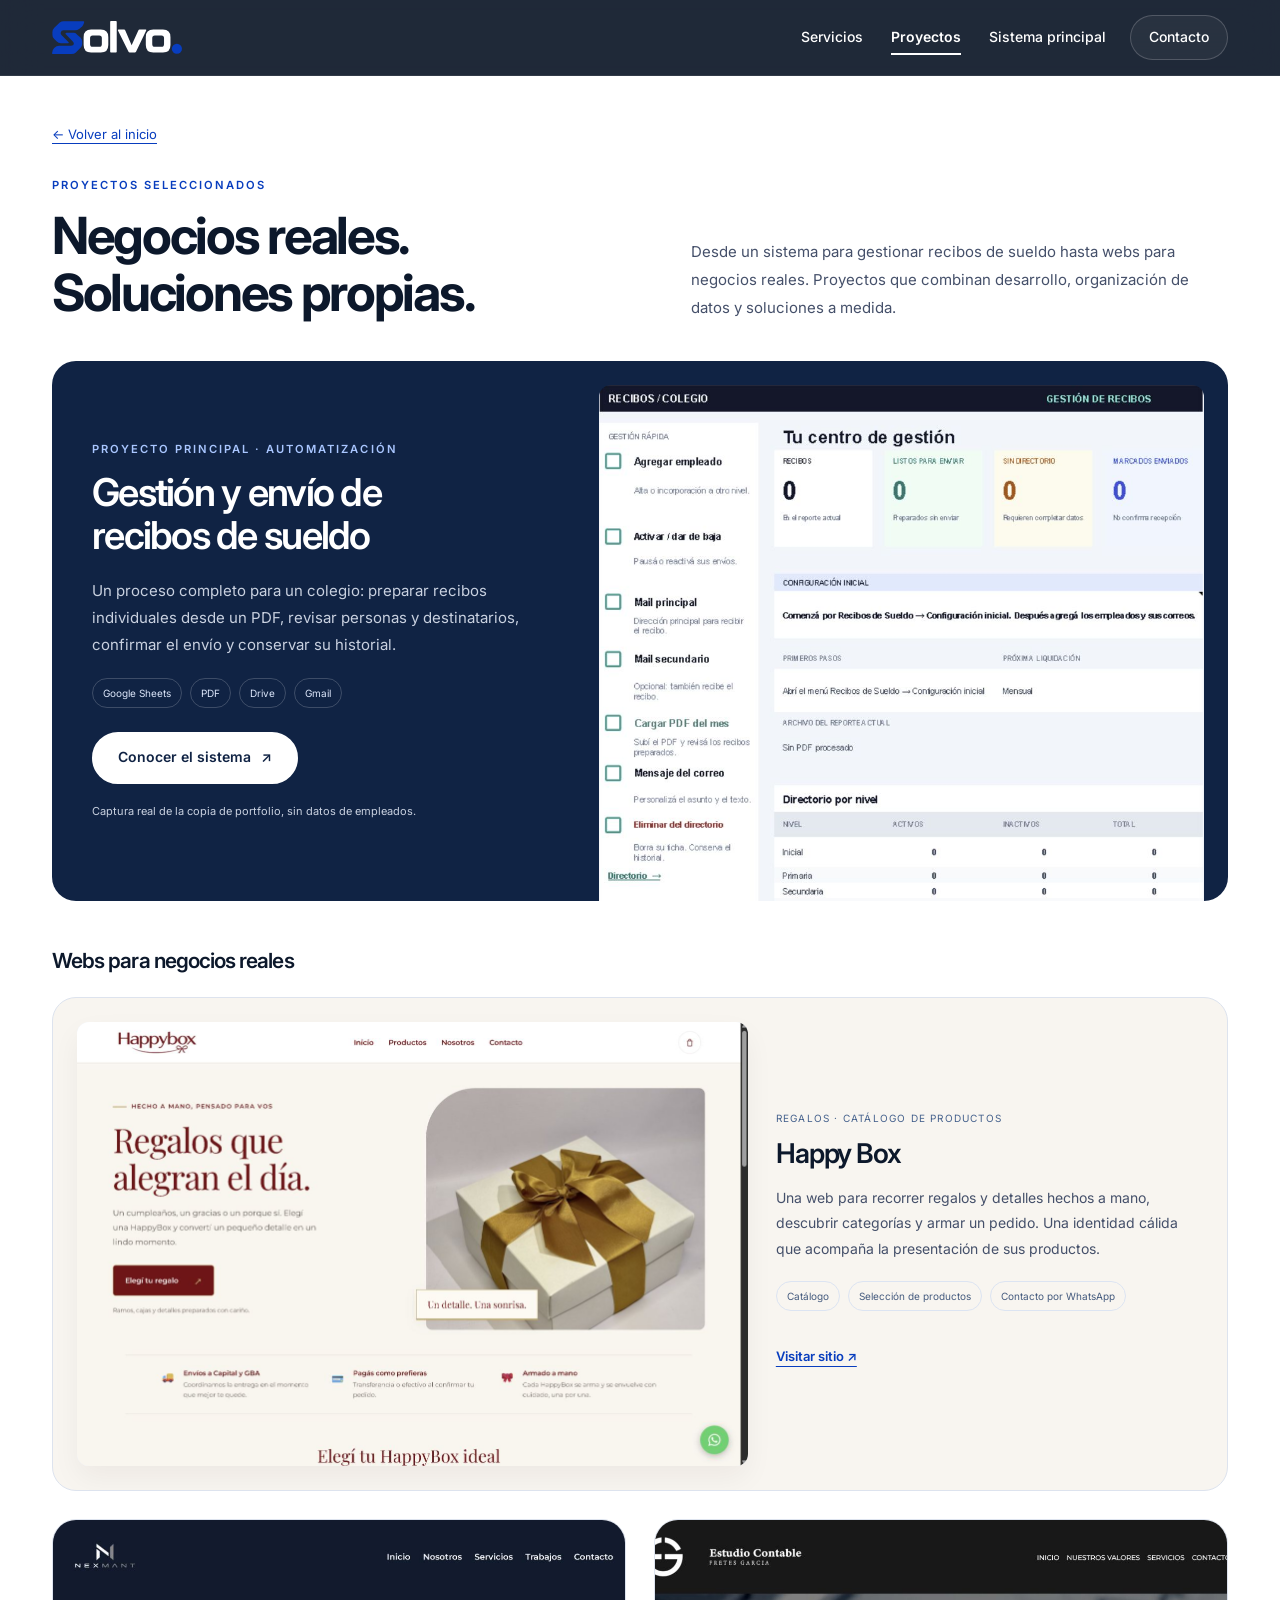
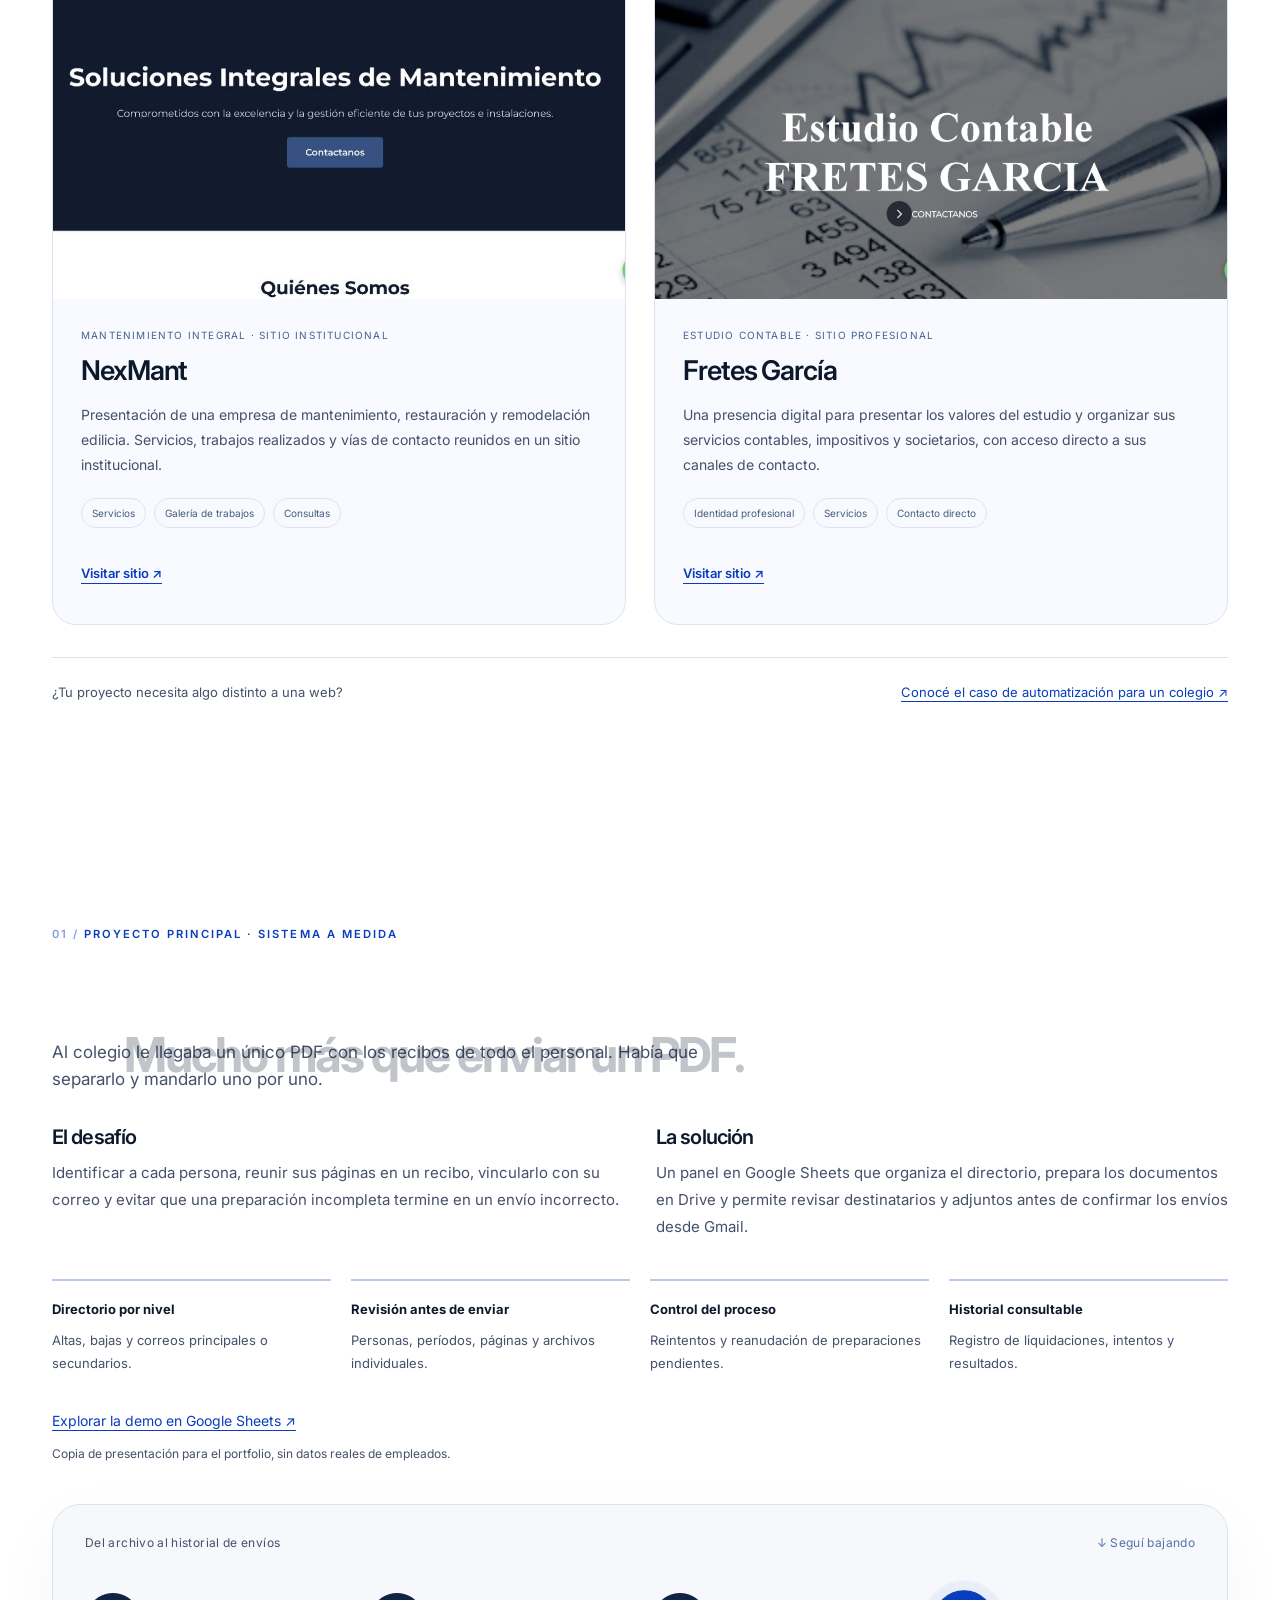
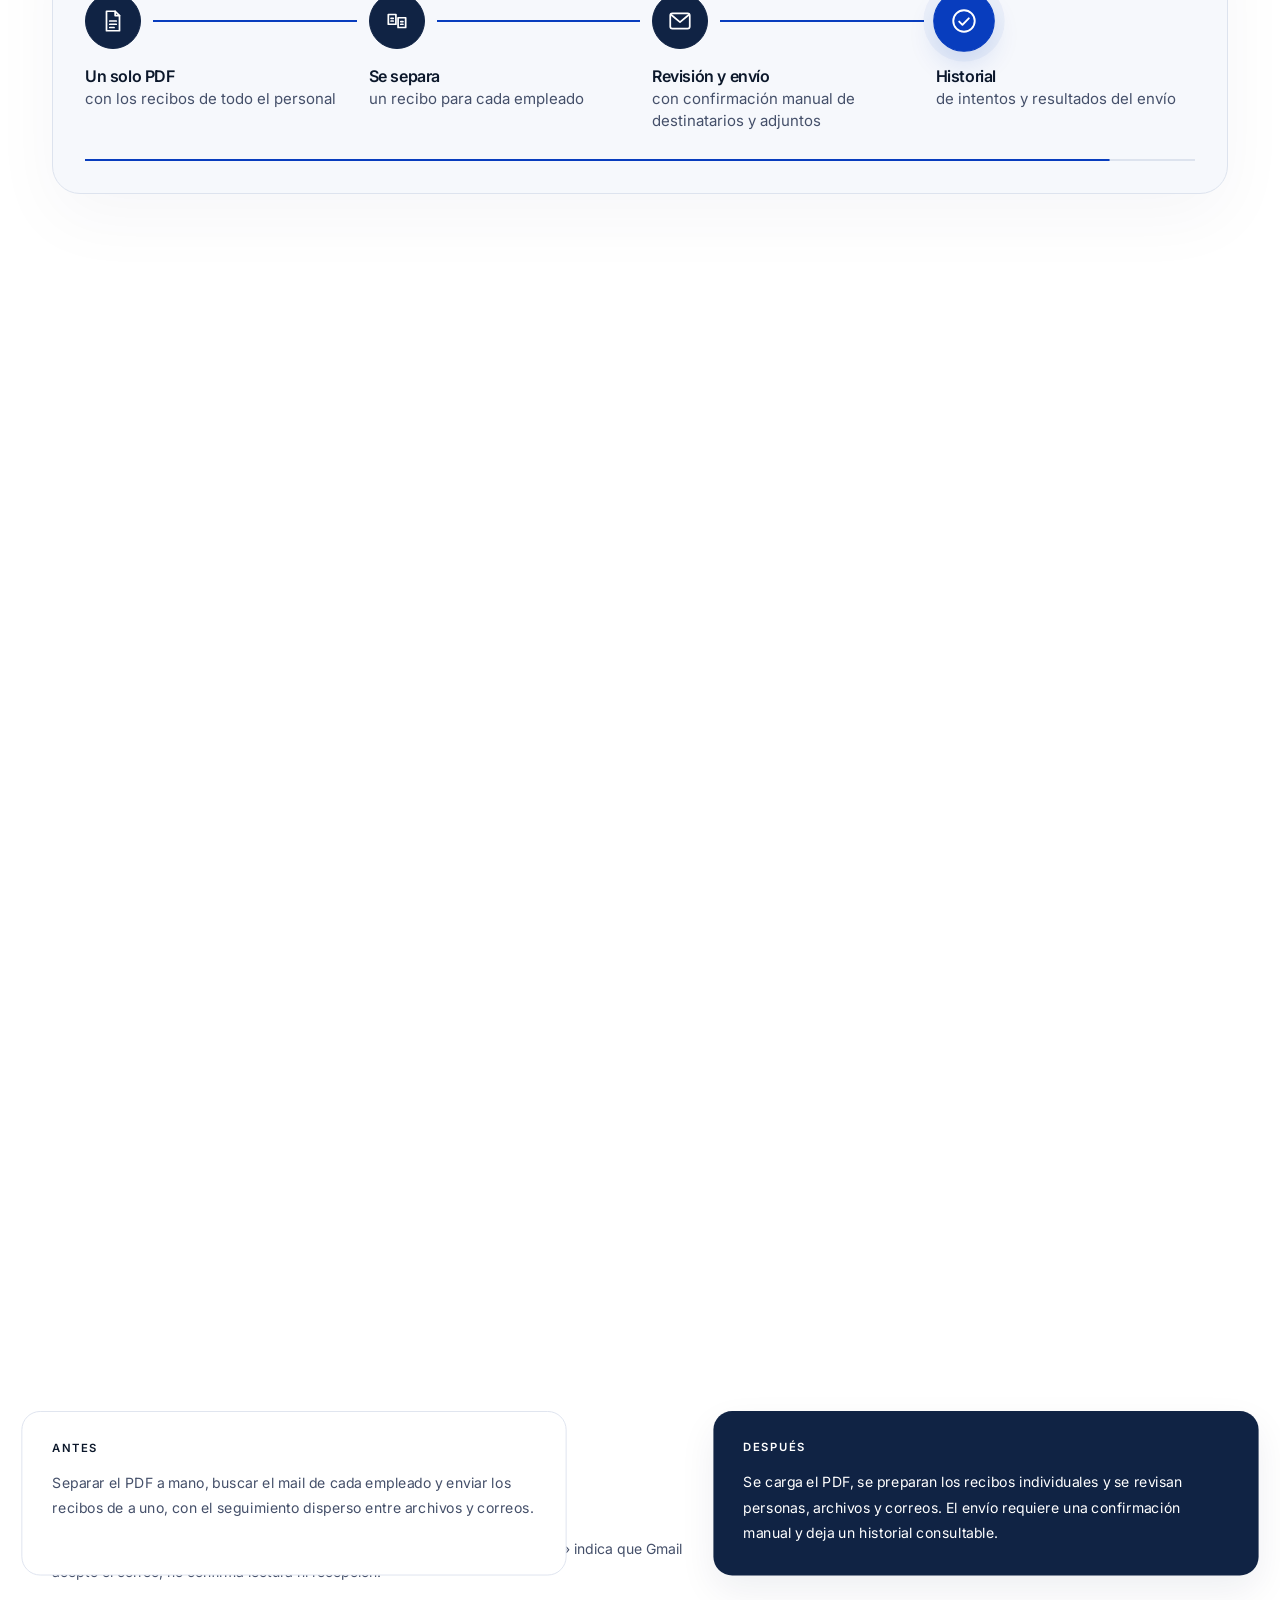
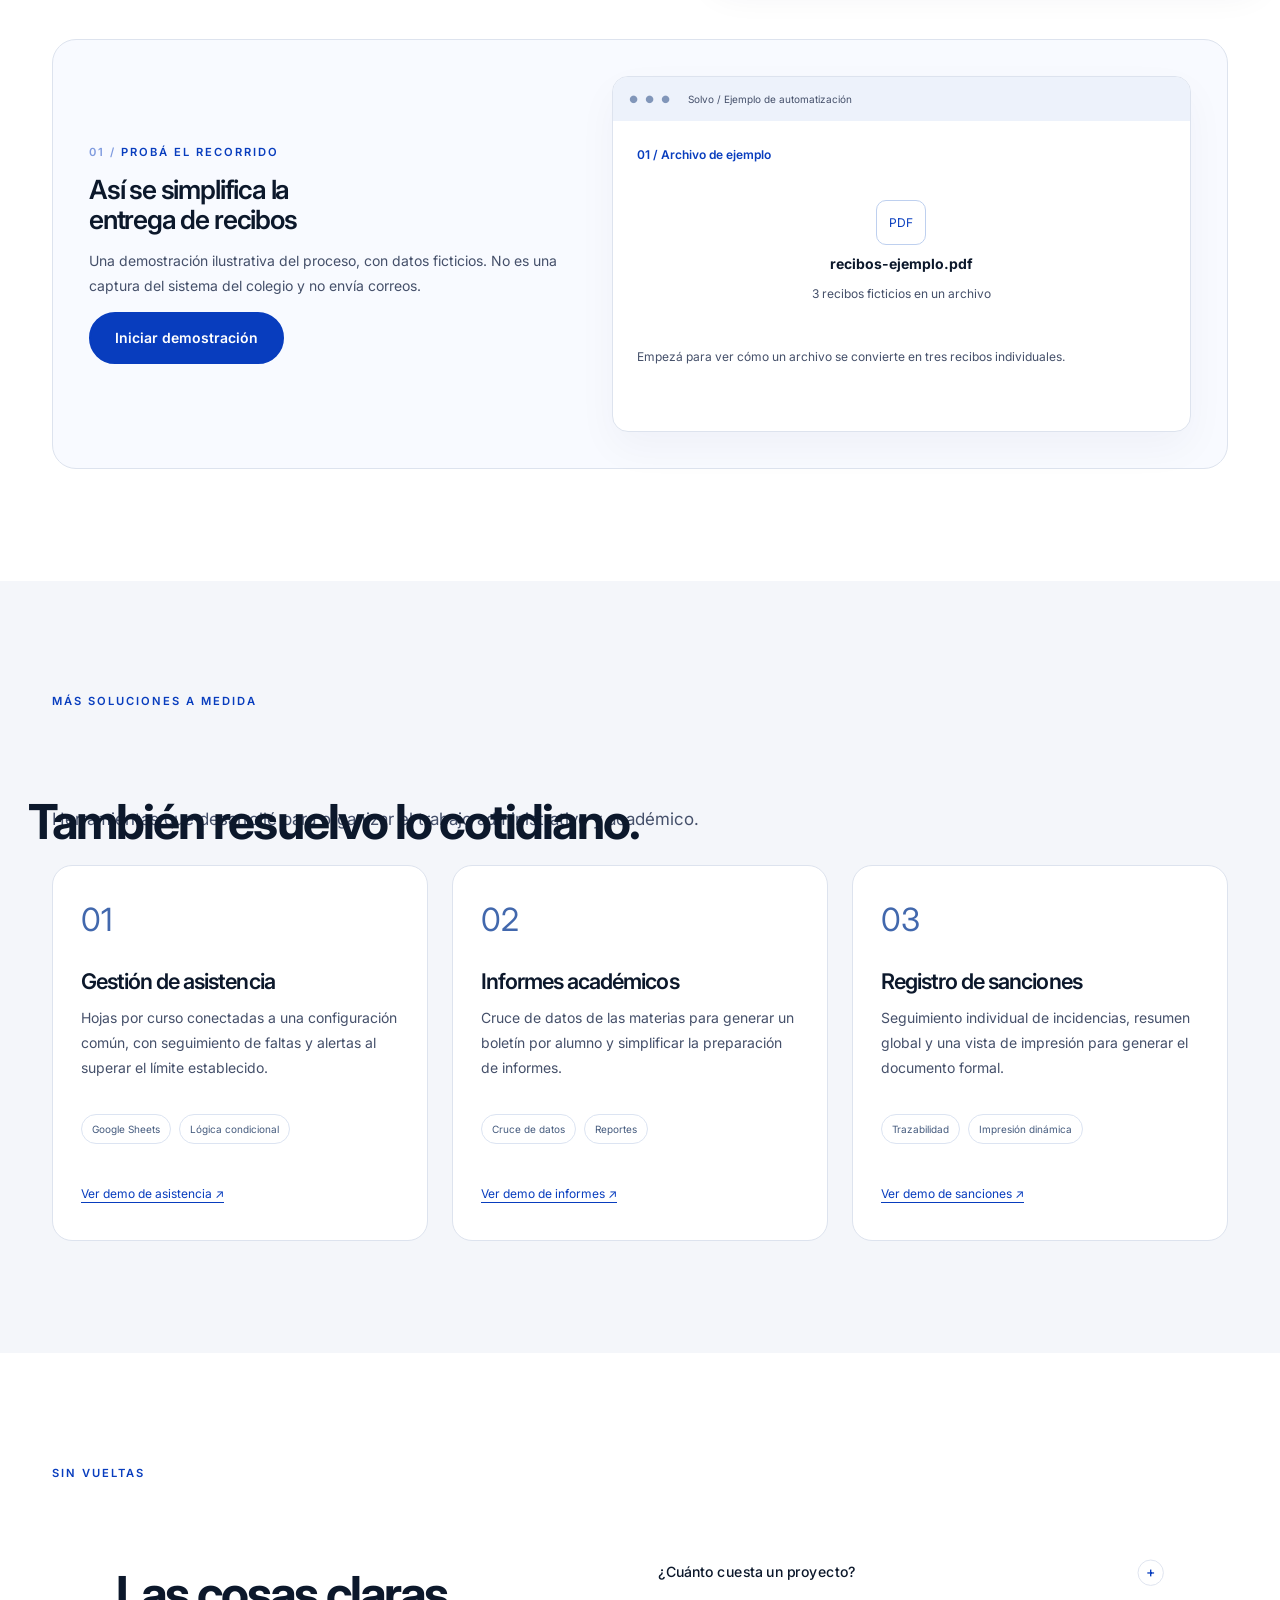
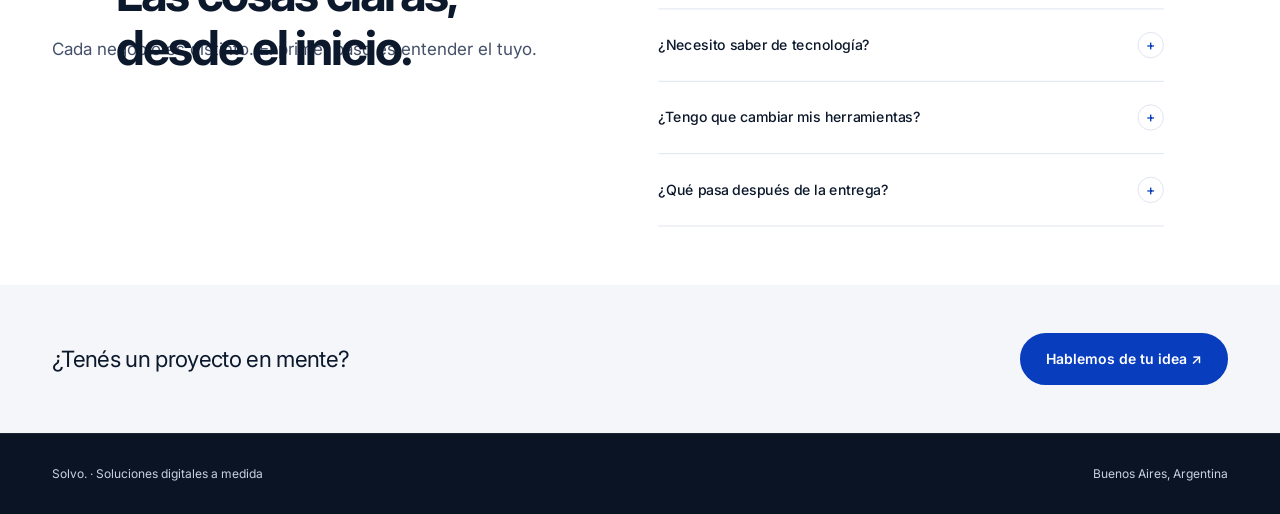
==== proyectos.html @ a0d97213 "Configurar WhatsApp y correo de contacto de Solvo" ====
<!doctype html>
<html lang="es-AR">
<head>
  <meta charset="utf-8">
  <meta name="viewport" content="width=device-width, initial-scale=1">
  <title>Proyectos · Solvo.</title>
  <meta name="description" content="Páginas web y automatización para colegios, PyMEs y pequeños negocios. Resuelvo tareas repetitivas con Google Sheets, Excel y mail. Pedí un diagnóstico gratis.">
  <meta name="theme-color" content="#0C182B">
  <script>document.documentElement.classList.add("js", "motion-enabled");</script>

  <!--
    Dirección pública del sitio. Si más adelante conectás un dominio propio
    (por ejemplo "https://solvo.com.ar"), cambialo en estas 3 líneas.
  -->
  <link rel="canonical" href="https://solvo-ar.netlify.app/proyectos.html">
  <meta property="og:url" content="https://solvo-ar.netlify.app/proyectos.html">
  <meta property="og:image" content="https://solvo-ar.netlify.app/assets/og-image.png">

  <meta property="og:type" content="website">
  <meta property="og:locale" content="es_AR">
  <meta property="og:site_name" content="Solvo.">
  <meta property="og:title" content="Proyectos · Solvo.">
  <meta property="og:description" content="Páginas web y automatización de tareas repetitivas para tu negocio, con las herramientas que ya usás.">
  <meta property="og:image:width" content="1200">
  <meta property="og:image:height" content="630">
  <meta property="og:image:alt" content="Logo de Solvo. con el slogan Soluciones digitales a medida">
  <meta name="twitter:card" content="summary_large_image">

  <link rel="icon" href="assets/favicon.ico" sizes="16x16 32x32 48x48">
  <link rel="apple-touch-icon" href="assets/apple-touch-icon.png">

  <link rel="preconnect" href="https://fonts.googleapis.com">
  <link rel="preconnect" href="https://fonts.gstatic.com" crossorigin>
  <link rel="stylesheet" href="https://fonts.googleapis.com/css2?family=Inter:wght@400;500;600&family=Oxanium:wght@600;700&display=swap">

  <link rel="stylesheet" href="css/styles.css?v=smooth5">
  <link rel="stylesheet" href="css/premium.css?v=smooth5">
  <link rel="stylesheet" href="css/scroll.css?v=smooth5">
  <link rel="stylesheet" href="css/conversion.css?v=6">
  <link rel="stylesheet" href="css/projects.css?v=7">
  <link rel="stylesheet" href="css/systems.css?v=8">
  <script src="js/config.js?v=contact14" defer></script>
  <script src="js/main.js?v=7" defer></script>
  <script src="js/scroll.js?v=smooth5" defer></script>
  <script src="js/conversion.js?v=9" defer></script>
  <link rel="stylesheet" href="css/layout.css?v=9">
</head>
<body class="portfolio-page">
<a class="skip-link" href="#contenido">Saltar al contenido</a><header class="site-header">
    <div class="container header-inner">
      <a class="brand" href="index.html#inicio" aria-label="Solvo., ir al inicio">
        <img src="assets/logo-header.svg" alt="Solvo." width="146" height="37">
      </a>

      <button class="nav-toggle" type="button" aria-expanded="false" aria-controls="menu" aria-label="Abrir menú">
        <span class="nav-toggle__bar" aria-hidden="true"></span>
        <span class="nav-toggle__bar" aria-hidden="true"></span>
        <span class="nav-toggle__bar" aria-hidden="true"></span>
      </button>

      <nav class="site-nav" aria-label="Principal">
        <ul class="nav-list" id="menu">
          <li><a href="index.html#servicios">Servicios</a></li>
          <li><a href="#proyectos">Proyectos</a></li>
          <li><a href="#casos">Sistema principal</a></li>
          <li><a class="nav-cta" href="index.html#contacto">Contacto</a></li>
        </ul>
      </nav>
    </div>
    <div class="scroll-progress" aria-hidden="true"></div>
  </header>
<main id="contenido"><section class="section projects" id="proyectos" aria-labelledby="proyectos-titulo">
      <div class="container">
        <p class="page-back"><a href="index.html">← Volver al inicio</a></p>
        <div class="projects-heading">
          <div><p class="eyebrow">Proyectos seleccionados</p><h2 id="proyectos-titulo" data-reveal>Negocios reales.<br>Soluciones propias.</h2></div>
          <p class="section-lead">Desde un sistema para gestionar recibos de sueldo hasta webs para negocios reales. Proyectos que combinan desarrollo, organización de datos y soluciones a medida.</p>
        </div>
        <article class="system-spotlight">
          <div class="system-spotlight__content">
            <p class="eyebrow">Proyecto principal · Automatización</p>
            <h3>Gestión y envío de recibos de sueldo</h3>
            <p>Un proceso completo para un colegio: preparar recibos individuales desde un PDF, revisar personas y destinatarios, confirmar el envío y conservar su historial.</p>
            <ul class="project-tags"><li>Google Sheets</li><li>PDF</li><li>Drive</li><li>Gmail</li></ul>
            <a class="btn btn--primary" href="#casos">Conocer el sistema <span aria-hidden="true">↗</span></a>
            <p class="system-caption">Captura real de la copia de portfolio, sin datos de empleados.</p>
          </div>
          <a class="system-spotlight__preview" href="#casos" aria-label="Conocer el sistema de recibos de sueldo"><img src="assets/trabajos/sistema-recibos.jpg" alt="Panel de ejemplo de gestión de recibos con directorio vacío y contadores en cero" width="963" height="1000" loading="lazy" decoding="async"></a>
        </article>
        <h3 class="portfolio-subtitle">Webs para negocios reales</h3>
        <ul class="projects-grid" id="trabajos-grilla"></ul>
        <noscript><p>Visitá los proyectos: <a href="https://nexmant.com.ar/">NexMant</a>, <a href="https://alejofc08.github.io/WebHappyBox/index.html">Happy Box</a> y <a href="https://estudiocontablefretesgarcia.com.ar/">Fretes García</a>.</p></noscript>
        <div class="projects-note"><p>¿Tu proyecto necesita algo distinto a una web?</p><a href="#casos">Conocé el caso de automatización para un colegio <span aria-hidden="true">↗</span></a></div>
      </div>
    </section><section class="section section--white" id="casos" aria-labelledby="caso-titulo">
      <div class="container">
        <p class="eyebrow" data-reveal>Proyecto principal · Sistema a medida</p>
        <h2 id="caso-titulo" data-reveal style="--d: 1">Mucho más que enviar un PDF.</h2>
        <p class="section-lead" data-reveal style="--d: 2">Al colegio le llegaba un único PDF con los recibos de todo el personal. Había que separarlo y mandarlo uno por uno.</p>
        <div class="system-depth">
          <div><h3>El desafío</h3><p>Identificar a cada persona, reunir sus páginas en un recibo, vincularlo con su correo y evitar que una preparación incompleta termine en un envío incorrecto.</p></div>
          <div><h3>La solución</h3><p>Un panel en Google Sheets que organiza el directorio, prepara los documentos en Drive y permite revisar destinatarios y adjuntos antes de confirmar los envíos desde Gmail.</p></div>
        </div>
        <ul class="system-capabilities"><li><strong>Directorio por nivel</strong><span>Altas, bajas y correos principales o secundarios.</span></li><li><strong>Revisión antes de enviar</strong><span>Personas, períodos, páginas y archivos individuales.</span></li><li><strong>Control del proceso</strong><span>Reintentos y reanudación de preparaciones pendientes.</span></li><li><strong>Historial consultable</strong><span>Registro de liquidaciones, intentos y resultados.</span></li></ul>
        <a class="system-demo-link" href="https://docs.google.com/spreadsheets/d/1zKtE4GfEh0wh0r41DDaHE5PE_omH10w5tu3Kq075ejM/edit?gid=1582274007#gid=1582274007" target="_blank" rel="noopener noreferrer">Explorar la demo en Google Sheets ↗</a>
        <p class="system-caption">Copia de presentación para el portfolio, sin datos reales de empleados.</p>

        <!-- Animación del proceso automatizado (se activa al llegar a la vista) -->
        <div class="scroll-scene">
        <div class="scroll-scene__sticky">
        <p class="scroll-scene__label">Del archivo al historial de envíos <span aria-hidden="true">↓ Seguí bajando</span></p>
        <ol class="flow" data-reveal="flow" aria-label="Cómo funciona el sistema">
          <li class="flow__step" style="--i: 0">
            <span class="flow__icon" aria-hidden="true">
              <svg viewBox="0 0 24 24" focusable="false"><path d="M6 3h8l4 4v14H6z"/><path d="M14 3v4h4"/><path d="M9 12h6M9 15h6M9 18h4"/></svg>
            </span>
            <p><strong>Un solo PDF</strong> con los recibos de todo el personal</p>
            <span class="flow__link" aria-hidden="true"><span class="flow__packet"></span></span>
          </li>
          <li class="flow__step" style="--i: 1">
            <span class="flow__icon" aria-hidden="true">
              <svg viewBox="0 0 24 24" focusable="false"><path d="M4 6h7v9H4zM13 9h7v9h-7z"/><path d="M6.5 9.5h2M6.5 12h2M15.5 12.5h2M15.5 15h2"/></svg>
            </span>
            <p><strong>Se separa</strong> un recibo para cada empleado</p>
            <span class="flow__link" aria-hidden="true"><span class="flow__packet"></span></span>
          </li>
          <li class="flow__step" style="--i: 2">
            <span class="flow__icon" aria-hidden="true">
              <svg viewBox="0 0 24 24" focusable="false"><rect x="3" y="5" width="18" height="14" rx="2"/><path d="M3.5 6l8.5 7 8.5-7"/></svg>
            </span>
            <p><strong>Revisión y envío</strong> con confirmación manual de destinatarios y adjuntos</p>
            <span class="flow__link" aria-hidden="true"><span class="flow__packet"></span></span>
          </li>
          <li class="flow__step" style="--i: 3">
            <span class="flow__icon" aria-hidden="true">
              <svg viewBox="0 0 24 24" focusable="false"><circle cx="12" cy="12" r="9"/><path d="M8 12.5l2.7 2.7L16 9.8"/></svg>
            </span>
            <p><strong>Historial</strong> de intentos y resultados del envío</p>
          </li>
        </ol>
        <div class="scene-progress" aria-hidden="true"><span></span></div>
        </div>
        </div>

        <div class="compare">
          <article class="compare__card compare__card--before" data-reveal="left">
            <h3>Antes</h3>
            <p>Separar el PDF a mano, buscar el mail de cada empleado y enviar los recibos de a uno, con el seguimiento disperso entre archivos y correos.</p>
          </article>
          <article class="compare__card compare__card--after" data-reveal="right" style="--d: 1">
            <h3>Después</h3>
            <p>Se carga el PDF, se preparan los recibos individuales y se revisan personas, archivos y correos. El envío requiere una confirmación manual y deja un historial consultable.</p>
          </article>
        </div>

        <p class="case-outcome" data-reveal><strong>Preparación, revisión y seguimiento en un mismo lugar.</strong> El estado «Enviado» indica que Gmail aceptó el correo; no confirma lectura ni recepción.</p>

        <section class="case-demo" aria-labelledby="demo-titulo">
          <div class="case-demo__intro">
            <p class="eyebrow">Probá el recorrido</p>
            <h3 id="demo-titulo">Así se simplifica la entrega de recibos</h3>
            <p>Una demostración ilustrativa del proceso, con datos ficticios. No es una captura del sistema del colegio y no envía correos.</p>
            <button class="btn btn--primary" type="button" id="demo-next">Iniciar demostración</button>
          </div>
          <div class="demo-screen">
            <div class="demo-screen__bar"><span class="demo-dots" aria-hidden="true">● ● ●</span><span>Solvo / Ejemplo de automatización</span></div>
            <div class="demo-screen__body">
              <p class="demo-step" id="demo-step">01 / Archivo de ejemplo</p>
              <div class="demo-document" aria-hidden="true"><span>PDF</span><strong>recibos-ejemplo.pdf</strong><small>3 recibos ficticios en un archivo</small></div>
              <ul class="demo-records" id="demo-records" hidden>
                <li><span>Persona A <small>persona-a@example.com</small></span><strong>Pendiente</strong></li>
                <li><span>Persona B <small>persona-b@example.com</small></span><strong>Pendiente</strong></li>
                <li><span>Persona C <small>persona-c@example.com</small></span><strong>Pendiente</strong></li>
              </ul>
              <p class="demo-status" id="demo-status" role="status" aria-live="polite" aria-atomic="true">Empezá para ver cómo un archivo se convierte en tres recibos individuales.</p>
            </div>
          </div>
        </section>

      </div>
    </section><section class="section supporting-tools" aria-labelledby="herramientas-titulo">
      <div class="container">
        <p class="eyebrow">Más soluciones a medida</p>
        <h2 id="herramientas-titulo" data-reveal>También resuelvo lo cotidiano.</h2>
        <p class="section-lead">Herramientas que desarrollé para organizar el trabajo administrativo y académico.</p>
        <div class="tools-grid">
          <article class="tool-card"><span class="tool-number" aria-hidden="true">01</span><h3>Gestión de asistencia</h3><p>Hojas por curso conectadas a una configuración común, con seguimiento de faltas y alertas al superar el límite establecido.</p><ul class="project-tags"><li>Google Sheets</li><li>Lógica condicional</li></ul><a href="https://docs.google.com/spreadsheets/d/19ACF92runr4h584cfvosrfeI_28gmNPtvJZwFxZaHrw/edit?gid=1358719739#gid=1358719739" target="_blank" rel="noopener noreferrer">Ver demo de asistencia ↗</a></article>
          <article class="tool-card"><span class="tool-number" aria-hidden="true">02</span><h3>Informes académicos</h3><p>Cruce de datos de las materias para generar un boletín por alumno y simplificar la preparación de informes.</p><ul class="project-tags"><li>Cruce de datos</li><li>Reportes</li></ul><a href="https://docs.google.com/spreadsheets/d/1BJjjtTY0UTiN0-pSJJOjrJ8T5IOenZutsVk8rzSbbas/edit?gid=40498718#gid=40498718" target="_blank" rel="noopener noreferrer">Ver demo de informes ↗</a></article>
          <article class="tool-card"><span class="tool-number" aria-hidden="true">03</span><h3>Registro de sanciones</h3><p>Seguimiento individual de incidencias, resumen global y una vista de impresión para generar el documento formal.</p><ul class="project-tags"><li>Trazabilidad</li><li>Impresión dinámica</li></ul><a href="https://docs.google.com/spreadsheets/d/1vSXauGo4Yr0sD_HwxplYufvDd3igNPvVMz1o4vU5hWk/edit?gid=127914283#gid=127914283" target="_blank" rel="noopener noreferrer">Ver demo de sanciones ↗</a></article>
        </div>
      </div>
    </section><section class="section faq-section" id="preguntas" aria-labelledby="faq-titulo">
      <div class="container faq-layout">
        <div data-reveal>
          <p class="eyebrow">Sin vueltas</p>
          <h2 id="faq-titulo">Las cosas claras, desde el inicio.</h2>
          <p class="section-lead">Cada negocio es distinto. El primer paso es entender el tuyo.</p>
        </div>
        <div class="faq-list" data-reveal style="--d: 1">
          <details><summary>¿Cuánto cuesta un proyecto?<span aria-hidden="true">+</span></summary><p>Depende de lo que necesites. Después del diagnóstico, te presento una propuesta con el alcance, los tiempos y el precio para que puedas decidir antes de empezar.</p></details>
          <details><summary>¿Necesito saber de tecnología?<span aria-hidden="true">+</span></summary><p>No. Me contás cómo trabajás y qué querés resolver. Te explico las opciones en palabras claras y probamos juntos la solución.</p></details>
          <details><summary>¿Tengo que cambiar mis herramientas?<span aria-hidden="true">+</span></summary><p>La idea es aprovechar lo que ya usás, como Google Sheets, Excel y mail. Si tu proyecto necesita otra herramienta, lo conversamos en la propuesta.</p></details>
          <details><summary>¿Qué pasa después de la entrega?<span aria-hidden="true">+</span></summary><p>Te acompaño con ajustes y mantenimiento. Definimos en la propuesta qué soporte incluye tu proyecto y cómo continuar si necesitás nuevas funciones.</p></details>
        </div>
      </div>
    </section><div class="portfolio-contact container"><p>¿Tenés un proyecto en mente?</p><a class="btn btn--primary" href="index.html#contacto">Hablemos de tu idea ↗</a></div></main>
<footer class="site-footer">
    <div class="container footer-inner">
      <p>Solvo. · Soluciones digitales a medida</p>
      <!-- El usuario de Instagram se toma de js/config.js -->
      <a class="footer-link" hidden data-config="instagram" target="_blank" rel="noopener">
        <svg class="footer-link__icon" viewBox="0 0 24 24" aria-hidden="true" focusable="false"><rect x="3" y="3" width="18" height="18" rx="5"/><circle cx="12" cy="12" r="4"/><path d="M17.5 6.5h.01"/></svg>
        Instagram
      </a>
      <p>Buenos Aires, Argentina</p>
    </div>
  </footer>
</body>
</html>
---- css/styles.css ----
/* ==========================================================
   Solvo. — estilos (mobile-first)
   ========================================================== */

:root {
  /* Colores de marca */
  --azul: #083DBE;
  --marino: #0C182B;
  --neutro: #F4F6FA;
  --blanco: #FFFFFF;

  /* Derivados para texto y bordes */
  --texto: var(--marino);
  --texto-suave: #45506A;
  --texto-claro: #C9D1E0;
  --borde: #DDE3EE;
  --borde-oscuro: rgba(255, 255, 255, 0.22);

  /* Tipografía */
  --font-titulos: "Oxanium", system-ui, sans-serif;
  --font-texto: "Inter", system-ui, -apple-system, "Segoe UI", Roboto, sans-serif;

  /* Medidas */
  --header-h: 64px;
  --radio: 12px;
  --gutter: 20px;
  --max: 1120px;
}

/* ---------- Base ---------- */
[hidden] {
  display: none !important;
}

*,
*::before,
*::after {
  box-sizing: border-box;
}

html {
  scroll-behavior: smooth;
  scroll-padding-top: var(--header-h);
  -webkit-text-size-adjust: 100%;
}

body {
  margin: 0;
  font-family: var(--font-texto);
  font-size: 1rem;
  line-height: 1.6;
  color: var(--texto);
  background: var(--neutro);
  overflow-x: hidden;
}

img,
svg {
  display: block;
  max-width: 100%;
}

h1,
h2,
h3,
h4 {
  font-family: var(--font-titulos);
  font-weight: 700;
  line-height: 1.15;
  margin: 0 0 0.5em;
  text-wrap: balance;
}

h3,
h4 {
  font-weight: 600;
}

p {
  margin: 0 0 1em;
}

a {
  color: var(--azul);
}

ul,
ol {
  margin: 0;
  padding: 0;
}

:focus-visible {
  outline: 3px solid var(--azul);
  outline-offset: 3px;
  border-radius: 4px;
}

.section--dark :focus-visible,
.site-header :focus-visible,
.site-footer :focus-visible {
  outline-color: var(--blanco);
}

.container {
  width: 100%;
  max-width: var(--max);
  margin: 0 auto;
  padding: 0 var(--gutter);
}

.skip-link {
  position: absolute;
  left: 12px;
  top: -100px;
  z-index: 100;
  padding: 10px 16px;
  background: var(--blanco);
  color: var(--marino);
  font-weight: 600;
  border-radius: 8px;
  text-decoration: none;
}

.skip-link:focus {
  top: 12px;
}

/* ---------- Botones ---------- */
.btn {
  display: inline-flex;
  align-items: center;
  justify-content: center;
  gap: 10px;
  min-height: 48px;
  padding: 12px 22px;
  border: 2px solid transparent;
  border-radius: 10px;
  font-family: var(--font-texto);
  font-size: 1rem;
  font-weight: 600;
  line-height: 1.2;
  text-align: center;
  text-decoration: none;
  cursor: pointer;
  transition: background-color 0.2s, border-color 0.2s, color 0.2s;
}

.btn--primary {
  background: var(--azul);
  border-color: var(--azul);
  color: var(--blanco);
}

.btn--primary:hover {
  background: #0632A0;
  border-color: #0632A0;
}

.btn--outline {
  background: transparent;
  border-color: var(--borde-oscuro);
  color: var(--blanco);
}

.btn--outline:hover {
  border-color: var(--blanco);
}

.btn__icon {
  width: 20px;
  height: 20px;
  flex-shrink: 0;
  fill: none;
  stroke: currentColor;
  stroke-width: 1.8;
  stroke-linecap: round;
  stroke-linejoin: round;
}

.actions {
  display: flex;
  flex-direction: column;
  gap: 12px;
}

/* ---------- 1. Encabezado ---------- */
.site-header {
  position: fixed;
  inset: 0 0 auto 0;
  z-index: 50;
  height: var(--header-h);
  background: var(--marino);
  border-bottom: 1px solid rgba(255, 255, 255, 0.08);
}

.header-inner {
  display: flex;
  align-items: center;
  justify-content: space-between;
  height: 100%;
}

.brand {
  display: inline-block;
  padding: 6px 0;
}

.brand img {
  width: 146px;
  height: auto;
}

.nav-toggle {
  display: none;
}

.js .nav-toggle {
  display: inline-flex;
  flex-direction: column;
  justify-content: center;
  gap: 5px;
  width: 44px;
  height: 44px;
  padding: 0 10px;
  margin-right: -10px;
  background: transparent;
  border: 0;
  border-radius: 8px;
  cursor: pointer;
}

.nav-toggle__bar {
  display: block;
  height: 2px;
  background: var(--blanco);
  border-radius: 2px;
  transition: transform 0.2s, opacity 0.2s;
}

.nav-toggle[aria-expanded="true"] .nav-toggle__bar:nth-child(1) {
  transform: translateY(7px) rotate(45deg);
}

.nav-toggle[aria-expanded="true"] .nav-toggle__bar:nth-child(2) {
  opacity: 0;
}

.nav-toggle[aria-expanded="true"] .nav-toggle__bar:nth-child(3) {
  transform: translateY(-7px) rotate(-45deg);
}

.nav-list {
  list-style: none;
  display: flex;
  gap: 4px;
}

.nav-list a {
  display: block;
  padding: 10px 12px;
  color: var(--blanco);
  font-weight: 500;
  text-decoration: none;
  border-radius: 8px;
}

.nav-list a:hover {
  color: var(--texto-claro);
}

.nav-list .nav-cta {
  background: var(--azul);
  padding-inline: 18px;
}

.nav-list .nav-cta:hover {
  background: #0632A0;
  color: var(--blanco);
}

/* Sin JS el menú queda visible; con JS se pliega en el celular */
.js .nav-list {
  display: none;
  position: absolute;
  top: var(--header-h);
  left: 0;
  right: 0;
  flex-direction: column;
  padding: 12px var(--gutter) 20px;
  background: var(--marino);
  border-bottom: 1px solid rgba(255, 255, 255, 0.08);
}

.js .nav-list.is-open {
  display: flex;
}

.js .nav-list a {
  padding: 14px 12px;
}

.js .nav-list .nav-cta {
  margin-top: 8px;
  text-align: center;
}

/* ---------- Secciones ---------- */
main {
  padding-top: var(--header-h);
}

.section {
  padding: 72px 0;
}

.section--dark {
  background: var(--marino);
  color: var(--blanco);
}

.section--neutral {
  background: var(--neutro);
}

.section--white {
  background: var(--blanco);
}

.eyebrow {
  margin-bottom: 12px;
  font-size: 0.8125rem;
  font-weight: 600;
  letter-spacing: 0.08em;
  text-transform: uppercase;
  color: var(--azul);
}

.section--dark .eyebrow {
  color: var(--texto-claro);
}

h2 {
  font-size: clamp(1.75rem, 1.3rem + 2vw, 2.5rem);
  max-width: 22ch;
}

.section-lead {
  max-width: 60ch;
  color: var(--texto-suave);
  font-size: 1.0625rem;
}

.lead {
  max-width: 58ch;
  font-size: 1.125rem;
  color: var(--texto-claro);
}

/* ---------- 2. Hero ---------- */
.hero {
  padding: 64px 0 80px;
}

.hero h1 {
  font-size: clamp(2.125rem, 1.4rem + 3.6vw, 3.75rem);
  max-width: 18ch;
  margin-bottom: 20px;
}

.hero .lead {
  margin-bottom: 32px;
}

.hero-note {
  margin: 20px 0 0;
  max-width: 58ch;
  color: var(--texto-claro);
  font-size: 0.9375rem;
}

.about {
  margin-top: 36px;
  padding-top: 32px;
  border-top: 1px solid var(--borde);
  display: grid;
  gap: 16px;
}

.about h3 {
  font-size: 1.375rem;
}

.about p:last-child {
  margin: 0;
  max-width: 65ch;
  color: var(--texto-suave);
}

.case-outcome {
  margin: 24px 0 0;
  max-width: 70ch;
  color: var(--texto-suave);
}

/* ---------- 3. Servicios ---------- */
.services {
  display: grid;
  gap: 20px;
  margin-top: 36px;
}

.card {
  padding: 28px 24px;
  background: var(--blanco);
  border: 1px solid var(--borde);
  border-radius: var(--radio);
}

.card__icon {
  width: 40px;
  height: 40px;
  margin-bottom: 20px;
  fill: none;
  stroke: var(--azul);
  stroke-width: 1.5;
  stroke-linecap: round;
  stroke-linejoin: round;
}

.card h3 {
  font-size: 1.375rem;
}

.card p {
  color: var(--texto-suave);
}

.check-list {
  list-style: none;
  margin-top: 20px;
  padding-top: 20px;
  border-top: 1px solid var(--borde);
}

.check-list li {
  position: relative;
  padding-left: 28px;
  margin-bottom: 10px;
  font-weight: 500;
}

.check-list li:last-child {
  margin-bottom: 0;
}

.check-list li::before {
  content: "";
  position: absolute;
  left: 2px;
  top: 0.45em;
  width: 12px;
  height: 7px;
  border-left: 2px solid var(--azul);
  border-bottom: 2px solid var(--azul);
  transform: rotate(-45deg);
}

/* ---------- 4. Caso real ---------- */
.compare {
  display: grid;
  gap: 16px;
  margin-top: 32px;
}

.compare__card {
  padding: 28px 24px;
  border-radius: var(--radio);
}

.compare__card h3 {
  font-size: 1.25rem;
}

.compare__card p {
  margin: 0;
}

.compare__card--before {
  background: var(--neutro);
  border: 1px solid var(--borde);
}

.compare__card--before p {
  color: var(--texto-suave);
}

.compare__card--after {
  background: var(--marino);
  color: var(--blanco);
}

.compare__card--after h3 {
  color: var(--blanco);
}

.works {
  margin-top: 64px;
}

.works__title {
  font-size: 1.375rem;
  margin-bottom: 20px;
}

.works__grid {
  list-style: none;
  display: grid;
  gap: 20px;
}

.work-card {
  overflow: hidden;
  background: var(--blanco);
  border: 1px solid var(--borde);
  border-radius: var(--radio);
}

.work-card img {
  width: 100%;
  height: auto;
  aspect-ratio: 8 / 5;
  object-fit: cover;
  background: var(--neutro);
  border-bottom: 1px solid var(--borde);
}

.work-card__body {
  padding: 16px 20px 18px;
}

.work-card__name {
  font-size: 1.0625rem;
  margin-bottom: 2px;
}

.work-card__name a {
  color: var(--marino);
  text-decoration-color: var(--azul);
  text-underline-offset: 3px;
}

.work-card__type {
  margin: 0;
  font-size: 0.9375rem;
  color: var(--texto-suave);
}

/* ---------- 5. Cómo trabajo ---------- */
.steps {
  list-style: none;
  display: grid;
  gap: 16px;
  margin-top: 36px;
}

.step {
  padding: 24px;
  background: var(--blanco);
  border: 1px solid var(--borde);
  border-radius: var(--radio);
}

.step__num {
  display: block;
  margin-bottom: 12px;
  font-family: var(--font-titulos);
  font-size: 1.75rem;
  font-weight: 700;
  line-height: 1;
  color: var(--azul);
}

.step h3 {
  font-size: 1.1875rem;
}

.step p {
  margin: 0;
  color: var(--texto-suave);
}

/* ---------- 6. Contacto ---------- */
.contact {
  padding: 80px 0;
}

.contact h2 {
  max-width: 24ch;
}

.contact .lead {
  margin-bottom: 32px;
}

/* ---------- 7. Footer ---------- */
.site-footer {
  padding: 28px 0;
  background: var(--marino);
  color: var(--texto-claro);
  font-size: 0.9375rem;
  border-top: 1px solid rgba(255, 255, 255, 0.08);
}

.footer-inner {
  display: flex;
  flex-direction: column;
  gap: 8px;
}

.footer-inner p {
  margin: 0;
}

.footer-link {
  display: inline-flex;
  align-items: center;
  gap: 8px;
  align-self: flex-start;
  padding: 4px 0;
  color: var(--blanco);
  text-decoration: none;
}

.footer-link:hover {
  text-decoration: underline;
  text-underline-offset: 3px;
}

.footer-link__icon {
  width: 18px;
  height: 18px;
  fill: none;
  stroke: currentColor;
  stroke-width: 1.8;
  stroke-linecap: round;
  stroke-linejoin: round;
}

/* ==========================================================
   Tablet (≥ 600px)
   ========================================================== */
@media (min-width: 600px) {
  :root {
    --gutter: 32px;
  }

  .actions {
    flex-direction: row;
    flex-wrap: wrap;
  }

  .compare {
    grid-template-columns: 1fr 1fr;
  }

  .works__grid {
    grid-template-columns: 1fr 1fr;
  }

  .steps {
    grid-template-columns: 1fr 1fr;
  }
}

/* ==========================================================
   Escritorio (≥ 768px): menú horizontal
   ========================================================== */
@media (min-width: 768px) {
  .about {
    grid-template-columns: 1fr 1.5fr;
    gap: 32px;
  }
  :root {
    --header-h: 76px;
  }

  .brand img {
    width: 158px;
  }

  .js .nav-toggle {
    display: none;
  }

  .js .nav-list,
  .js .nav-list.is-open {
    display: flex;
    position: static;
    flex-direction: row;
    align-items: center;
    padding: 0;
    border: 0;
    background: none;
  }

  .js .nav-list a {
    padding: 10px 12px;
  }

  .js .nav-list .nav-cta {
    margin: 0 0 0 8px;
    padding-inline: 18px;
  }

  .section {
    padding: 96px 0;
  }

  .hero {
    padding: 104px 0 120px;
  }

  .services {
    grid-template-columns: 1fr 1fr;
    gap: 24px;
  }

  .card {
    padding: 36px 32px;
  }

  .compare__card {
    padding: 32px;
  }
}

/* ==========================================================
   Escritorio grande (≥ 1024px)
   ========================================================== */
@media (min-width: 1024px) {
  .works__grid {
    grid-template-columns: repeat(3, 1fr);
  }

  .steps {
    grid-template-columns: repeat(4, 1fr);
  }

  .footer-inner {
    flex-direction: row;
    align-items: center;
    justify-content: space-between;
  }

  .footer-link {
    align-self: auto;
  }
}

/* ==========================================================
   Efectos y animaciones
   Todo usa transform y opacity (fluido en celulares) y se
   desactiva si el sistema pide reducir el movimiento.
   ========================================================== */
:root {
  --ease: cubic-bezier(0.22, 1, 0.36, 1);
  --ease-back: cubic-bezier(0.34, 1.56, 0.64, 1);
}

/* ---------- Encabezado al hacer scroll ---------- */
.site-header {
  transition: background-color 0.3s, border-color 0.3s;
}

.site-header.is-scrolled {
  background: rgba(12, 24, 43, 0.92);
  border-bottom-color: rgba(255, 255, 255, 0.12);
  -webkit-backdrop-filter: saturate(140%) blur(10px);
  backdrop-filter: saturate(140%) blur(10px);
}

.scroll-progress {
  position: absolute;
  left: 0;
  right: 0;
  bottom: -1px;
  height: 2px;
  background: var(--azul);
  transform-origin: 0 50%;
  transform: scaleX(var(--progress, 0));
}

.js .nav-list a.is-active:not(.nav-cta) {
  font-weight: 600;
}

/* ---------- Botones ---------- */
.btn {
  transition: background-color 0.2s, border-color 0.2s, color 0.2s, transform 0.2s var(--ease);
}

.btn:active {
  transform: translateY(1px) scale(0.98);
}

.btn__arrow {
  width: 18px;
  height: 18px;
  flex-shrink: 0;
  fill: none;
  stroke: currentColor;
  stroke-width: 2;
  stroke-linecap: round;
  stroke-linejoin: round;
  transition: transform 0.3s var(--ease);
}

.btn:hover .btn__arrow {
  transform: translateX(4px);
}

/* ---------- Hero ---------- */
.hero {
  position: relative;
  overflow: hidden;
}

/* Grilla de puntos de fondo (sin degradados) */
.hero::before {
  content: "";
  position: absolute;
  inset: 0;
  background-image: url("data:image/svg+xml,%3Csvg xmlns='http://www.w3.org/2000/svg' width='28' height='28'%3E%3Ccircle cx='2' cy='2' r='1' fill='%23ffffff' fill-opacity='0.08'/%3E%3C/svg%3E");
  pointer-events: none;
}

.hero__grid {
  position: relative;
  display: grid;
  gap: 40px;
  align-items: center;
}

.hero h1 .line {
  display: block;
  overflow: hidden;
  padding-bottom: 0.06em;
}

.hero h1 .line > span {
  display: block;
}

.hero__visual {
  width: 100%;
  max-width: 400px;
  margin: 0 auto;
  transform: perspective(900px) rotateX(calc(var(--py, 0) * -5deg)) rotateY(calc(var(--px, 0) * 7deg));
  transition: transform 0.6s var(--ease);
}

.hero-art {
  width: 100%;
  height: auto;
  overflow: visible;
  font-family: var(--font-texto);
}

.hero-art__ring {
  fill: none;
  stroke: rgba(255, 255, 255, 0.08);
}

.hero-art__ring--dash {
  stroke: rgba(255, 255, 255, 0.18);
  stroke-dasharray: 2 10;
  transform-origin: 240px 220px;
}

.hero-art__link {
  fill: none;
  stroke: rgba(255, 255, 255, 0.3);
  stroke-width: 1.5;
  stroke-dasharray: 220;
}

.hero-art__packets circle {
  fill: var(--blanco);
}

.hero-art__tile rect {
  fill: var(--blanco);
}

.hero-art__piece {
  fill: var(--azul);
}

.hero-art__chip rect {
  fill: var(--marino);
  stroke: rgba(255, 255, 255, 0.22);
}

.hero-art__chip circle {
  fill: var(--blanco);
}

.hero-art__chip text {
  fill: var(--blanco);
  font-size: 15px;
  font-weight: 500;
}

/* Entrada del hero (solo con JS activo, sin depender de main.js) */
.js .hero [data-hero] {
  animation: rise 0.9s var(--ease) both;
  animation-delay: calc(var(--d, 0) * 110ms + 150ms);
}

.js .hero .line > [data-hero] {
  animation-name: line-up;
}

.js .hero-art__ring {
  animation: fade-in 1.2s var(--ease) 0.1s both;
}

.js .hero-art__ring--dash {
  animation: fade-in 1.2s var(--ease) 0.1s both, spin 80s linear 1.3s infinite;
}

.js .hero-art__tile {
  transform-box: fill-box;
  transform-origin: center;
  animation: tile-in 0.9s var(--ease-back) 0.2s both, tile-click 0.5s var(--ease) 1.45s;
}

.js .hero-art__piece--a {
  animation: piece-a 1s var(--ease) 0.5s both;
}

.js .hero-art__piece--b {
  animation: piece-b 1s var(--ease) 0.5s both;
}

.js .hero-art__link {
  animation: draw 1s var(--ease) both;
  animation-delay: calc(1.4s + var(--i) * 0.12s);
}

.js .hero-art__chip {
  transform-box: fill-box;
  transform-origin: center;
  animation: chip-in 0.7s var(--ease-back) both, float 6s ease-in-out infinite;
  animation-delay: calc(1.55s + var(--i) * 0.12s), calc(2.6s + var(--i) * 0.8s);
}

/* Pausa las animaciones infinitas cuando el hero no se ve */
.hero.is-paused * {
  animation-play-state: paused !important;
}

@keyframes rise {
  from {
    opacity: 0;
    transform: translateY(18px);
  }
}

@keyframes line-up {
  from {
    transform: translateY(105%);
  }
}

@keyframes fade-in {
  from {
    opacity: 0;
  }
}

@keyframes spin {
  to {
    transform: rotate(360deg);
  }
}

@keyframes tile-in {
  from {
    opacity: 0;
    transform: scale(0.6) rotate(-8deg);
  }
}

@keyframes tile-click {
  40% {
    transform: scale(1.05);
  }
}

@keyframes piece-a {
  from {
    opacity: 0;
    transform: translate(-80px, -80px);
  }
  60% {
    opacity: 1;
  }
}

@keyframes piece-b {
  from {
    opacity: 0;
    transform: translate(80px, 80px);
  }
  60% {
    opacity: 1;
  }
}

@keyframes draw {
  from {
    stroke-dashoffset: 220;
  }
}

@keyframes chip-in {
  from {
    opacity: 0;
    transform: scale(0.7);
  }
}

@keyframes float {
  50% {
    transform: translateY(-6px);
  }
}

/* ---------- Franja de confianza ---------- */
.trust {
  background: var(--blanco);
  border-bottom: 1px solid var(--borde);
}

.trust__list {
  list-style: none;
  display: grid;
  gap: 20px;
  padding: 28px 0;
}

.trust__item {
  display: flex;
  align-items: flex-start;
  gap: 14px;
}

.trust__icon {
  width: 42px;
  height: 42px;
  flex-shrink: 0;
  padding: 10px;
  border-radius: 10px;
  background: var(--neutro);
  fill: none;
  stroke: var(--azul);
  stroke-width: 1.6;
  stroke-linecap: round;
  stroke-linejoin: round;
}

.trust__item strong {
  display: block;
  font-family: var(--font-titulos);
  font-weight: 600;
  font-size: 1.0625rem;
  line-height: 1.3;
}

.trust__item span {
  display: block;
  margin-top: 2px;
  color: var(--texto-suave);
  font-size: 0.9375rem;
  line-height: 1.45;
}

/* ---------- Aparición al hacer scroll ---------- */
.reveal-ready [data-reveal] {
  opacity: 0;
  transform: translateY(28px);
  transition: opacity 0.8s var(--ease), transform 0.8s var(--ease);
  transition-delay: calc(var(--d, 0) * 100ms);
}

.reveal-ready [data-reveal="left"] {
  transform: translateX(-36px);
}

.reveal-ready [data-reveal="right"] {
  transform: translateX(36px);
}

.reveal-ready [data-reveal].is-visible {
  opacity: 1;
  transform: none;
}

/* Terminada la entrada, el hover responde sin demora */
.reveal-ready [data-reveal].is-done {
  transition: transform 0.35s var(--ease), border-color 0.35s, box-shadow 0.35s;
}

/* Bloques con animación propia: el contenedor no se desplaza */
.reveal-ready [data-reveal="steps"],
.reveal-ready [data-reveal="mark"] {
  opacity: 1;
  transform: none;
}

/* ---------- Tarjetas de servicios ---------- */
.card {
  transition: transform 0.35s var(--ease), border-color 0.35s, box-shadow 0.35s;
}

.services .card:hover {
  transform: translateY(-4px);
  border-color: rgba(8, 61, 190, 0.35);
  box-shadow: 0 18px 40px -26px rgba(12, 24, 43, 0.35);
}

.reveal-ready .card__icon > * {
  stroke-dasharray: 64;
  stroke-dashoffset: 64;
  transition: stroke-dashoffset 1.4s var(--ease);
  transition-delay: calc(var(--d, 0) * 100ms + 350ms);
}

.reveal-ready .card.is-visible .card__icon > * {
  stroke-dashoffset: 0;
}

/* ---------- Animación del caso real ---------- */
.flow {
  list-style: none;
  display: grid;
  gap: 24px;
  margin: 36px 0 20px;
  padding: 28px 24px;
  background: var(--neutro);
  border: 1px solid var(--borde);
  border-radius: var(--radio);
}

.flow__step {
  position: relative;
  display: flex;
  align-items: flex-start;
  gap: 16px;
}

.flow__step p {
  margin: 0;
  padding-top: 4px;
  color: var(--texto-suave);
  font-size: 0.9375rem;
  line-height: 1.45;
}

.flow__step strong {
  display: block;
  color: var(--marino);
  font-family: var(--font-titulos);
  font-weight: 600;
  font-size: 1.0625rem;
}

.flow__icon {
  position: relative;
  z-index: 1;
  flex-shrink: 0;
  display: grid;
  place-items: center;
  width: 56px;
  height: 56px;
  border-radius: 14px;
  background: var(--azul);
  border: 1px solid var(--azul);
  color: var(--blanco);
  transition: background-color 0.5s var(--ease), color 0.5s var(--ease), border-color 0.5s var(--ease), transform 0.5s var(--ease-back);
}

.flow__icon svg {
  width: 26px;
  height: 26px;
  fill: none;
  stroke: currentColor;
  stroke-width: 1.6;
  stroke-linecap: round;
  stroke-linejoin: round;
}

/* Conector vertical (celular) */
.flow__link {
  position: absolute;
  left: 27px;
  top: 56px;
  bottom: -24px;
  width: 2px;
  background: var(--borde);
}

.flow__link::before {
  content: "";
  position: absolute;
  inset: 0;
  background: var(--azul);
  transform-origin: 50% 0;
  transition: transform 0.5s var(--ease);
}

.flow__packet {
  position: absolute;
  left: -3px;
  top: 0;
  width: 8px;
  height: 8px;
  border-radius: 50%;
  background: var(--blanco);
  border: 2px solid var(--azul);
  opacity: 0;
}

/* Estado inicial antes de entrar en pantalla */
.reveal-ready .flow:not(.is-visible) .flow__icon {
  background: var(--blanco);
  border-color: var(--borde);
  color: var(--azul);
  transform: scale(0.92);
}

.reveal-ready .flow:not(.is-visible) .flow__link::before {
  transform: scale(1, 0);
}

/* Secuencia: cada paso se enciende y "pasa" al siguiente */
.flow.is-visible .flow__icon {
  transition-delay: calc(var(--i) * 0.45s + 0.15s);
}

.flow.is-visible .flow__link::before {
  transition-delay: calc(var(--i) * 0.45s + 0.4s);
}

.flow.is-visible .flow__packet {
  animation: packet-y 1.8s var(--ease) infinite;
  animation-delay: calc(2.2s + var(--i) * 0.45s);
}

@keyframes packet-y {
  0% {
    top: -4px;
    opacity: 0;
  }
  15%,
  85% {
    opacity: 1;
  }
  100% {
    top: calc(100% - 4px);
    opacity: 0;
  }
}

@keyframes packet-x {
  0% {
    left: -4px;
    opacity: 0;
  }
  15%,
  85% {
    opacity: 1;
  }
  100% {
    left: calc(100% - 4px);
    opacity: 0;
  }
}

/* ---------- Pasos de "Cómo trabajo" ---------- */
.step {
  position: relative;
  overflow: hidden;
}

.step::before {
  content: "";
  position: absolute;
  left: 0;
  top: 0;
  width: 100%;
  height: 3px;
  background: var(--azul);
  transform-origin: 0 50%;
  transition: transform 0.9s var(--ease);
}

.reveal-ready .steps .step {
  opacity: 0;
  transform: translateY(28px);
  transition: opacity 0.7s var(--ease), transform 0.7s var(--ease);
  transition-delay: calc(var(--i) * 0.12s);
}

.reveal-ready .steps:not(.is-visible) .step::before {
  transform: scaleX(0);
}

.reveal-ready .steps.is-visible .step {
  opacity: 1;
  transform: none;
}

.steps.is-visible .step::before {
  transition-delay: calc(var(--i) * 0.3s + 0.4s);
}

/* ---------- Contacto: contorno de la S ---------- */
.contact {
  position: relative;
  overflow: hidden;
}

.contact__inner {
  position: relative;
  z-index: 1;
}

.contact__mark {
  position: absolute;
  right: -70px;
  bottom: -50px;
  width: 260px;
  height: auto;
  fill: none;
  stroke: rgba(255, 255, 255, 0.1);
  stroke-width: 2;
  pointer-events: none;
}

.contact__piece {
  transition: transform 1.6s var(--ease), opacity 1.6s var(--ease);
}

.reveal-ready .contact__mark:not(.is-visible) .contact__piece--a {
  opacity: 0;
  transform: translate(-40px, -40px);
}

.reveal-ready .contact__mark:not(.is-visible) .contact__piece--b {
  opacity: 0;
  transform: translate(40px, 40px);
}

/* ---------- Animaciones: tablet y escritorio ---------- */
@media (min-width: 600px) {
  .trust__list {
    grid-template-columns: 1fr 1fr;
    gap: 24px 32px;
  }
}

@media (min-width: 768px) {
  .js .nav-list a:not(.nav-cta) {
    position: relative;
  }

  .js .nav-list a:not(.nav-cta)::after {
    content: "";
    position: absolute;
    left: 12px;
    right: 12px;
    bottom: 4px;
    height: 2px;
    background: var(--blanco);
    transform: scaleX(0);
    transform-origin: 0 50%;
    transition: transform 0.35s var(--ease);
  }

  .js .nav-list a:not(.nav-cta):hover::after,
  .js .nav-list a.is-active:not(.nav-cta)::after {
    transform: scaleX(1);
  }

  .flow {
    grid-template-columns: repeat(4, 1fr);
    padding: 32px;
  }

  .flow__step {
    flex-direction: column;
  }

  .flow__step p {
    padding-top: 0;
  }

  /* Conector horizontal */
  .flow__link {
    left: 68px;
    right: -12px;
    top: 27px;
    bottom: auto;
    width: auto;
    height: 2px;
  }

  .flow__link::before {
    transform-origin: 0 50%;
  }

  .reveal-ready .flow:not(.is-visible) .flow__link::before {
    transform: scale(0, 1);
  }

  .flow__packet {
    left: 0;
    top: -3px;
  }

  .flow.is-visible .flow__packet {
    animation-name: packet-x;
  }

  .contact__mark {
    right: 4%;
    bottom: -40px;
    width: 380px;
  }
}

@media (min-width: 1024px) {
  .hero__grid {
    grid-template-columns: 1.1fr 0.9fr;
    gap: 56px;
  }

  .hero__visual {
    max-width: none;
  }

  .trust__list {
    grid-template-columns: repeat(4, 1fr);
    padding: 36px 0;
  }
}

/* ---------- Movimiento reducido ---------- */
@media (prefers-reduced-motion: reduce) {
  html {
    scroll-behavior: auto;
  }

  html:not(.motion-enabled) *,
  html:not(.motion-enabled) *::before,
  html:not(.motion-enabled) *::after {
    transition: none !important;
    animation: none !important;
  }

  html:not(.motion-enabled) .hero__visual {
    transform: none;
  }

  html:not(.motion-enabled) .hero-art__packets,
  html:not(.motion-enabled) .flow__packet {
    display: none;
  }
}
---- css/premium.css ----
/* Dirección visual de Solvo: profundidad, contraste y movimiento contenido. */
:root { --max: 1240px; --radio: 20px; --font-titulos: "Inter", system-ui, sans-serif; }
::selection { background: #bed2ff; color: #0c182b; }
h1,h2,h3 { letter-spacing: -.045em; }
h2 { max-width: 24ch; font-size: clamp(2rem, 4vw, 3.25rem); line-height: 1.12; }
.section { padding-block: 88px; }
.eyebrow { font-size: .7rem; letter-spacing: .18em; }
.site-header { background: rgba(10,20,37,.91); backdrop-filter: blur(18px); }
.site-header.is-scrolled { background: rgba(10,20,37,.95); }
.brand img { width: 130px; }
.nav-list a { font-size: .875rem; }
.nav-list .nav-cta { border: 1px solid #ffffff30; background: #ffffff0b; border-radius: 100px; }
.hero { background: #0a1425; padding-block: 78px 70px; isolation: isolate; }
.hero::before { opacity: .5; mask-image: linear-gradient(to bottom,#000,transparent); }
.hero::after { content: ""; position:absolute; z-index:-1; inset:-30% -10%; pointer-events:none; background:radial-gradient(ellipse at 78% 45%,#235ad43d,transparent 42%),radial-gradient(ellipse at 20% 80%,#3058be18,transparent 45%); animation: atmosphere 16s ease-in-out infinite alternate; }
.hero h1 { font-size: clamp(3.1rem,6.1vw,5.7rem); max-width: 13ch; line-height: 1.04; letter-spacing: -.065em; }
.hero h1 .line { overflow: visible; }
.hero h1 .line:last-child { color: #a9c6ff; }
.hero .lead { font-size: 1.0625rem; line-height: 1.8; max-width: 48ch; color: #b7c4da; }
.hero .eyebrow { display:inline-flex; align-items:center; gap:10px; color:#ccdafa; }
.hero .eyebrow::before { content:""; width:6px; height:6px; background:#a9c6ff; border-radius:50%; box-shadow:0 0 15px #6495ff; }
.hero-note { color:#9eafc9; font-size:.8rem; max-width:45ch; }
.motion-toggle { margin-top:20px; padding:8px 0; background:none; border:0; border-bottom:1px solid #ffffff30; color:#c9d1e0; font:inherit; font-size:.75rem; cursor:pointer; }
.motion-paused *, .motion-paused *::before, .motion-paused *::after { animation-play-state:paused !important; }
.motion-paused .hero__visual { transform:none; }
.motion-paused .reveal-ready [data-reveal] { opacity:1; transform:none; }
.motion-paused.reveal-ready [data-reveal], .motion-paused.reveal-ready .steps .step { opacity:1; transform:none; }
.btn { border-radius:100px; min-height:52px; padding-inline:24px; font-size:.875rem; }
.hero .btn--primary,.contact .btn--primary { background:#fff; border-color:#fff; color:#12274b; box-shadow:0 5px 25px #0002; }
.hero .btn--primary:hover,.contact .btn--primary:hover { background:#dbe7ff; border-color:#dbe7ff; }
.btn--outline { border-color:#ffffff24; }
.hero__visual { position:relative; filter:drop-shadow(0 35px 40px #0003); }
.hero-art__tile rect { fill:#f4f7ff; }
.hero-art__ring--outer { stroke:#a9c6ff18; stroke-width:2; }
.hero-art__chip rect { fill:#14223a; stroke:#6e8ec850; }
.trust { background:#fff; }
.trust__list { gap:24px; padding-block:30px; }
.trust__icon { background:#edf3ff; border-radius:50%; }
.trust__item strong { font-size:.875rem; letter-spacing:-.02em; }
.trust__item span { font-size:.8rem; margin-top:6px; }
.services { gap:24px; }
.card { position:relative; isolation:isolate; overflow:hidden; padding:36px; border-color:#e0e6f0; box-shadow:0 8px 28px #12274b04; }
.card::before { content:""; position:absolute; inset:0; z-index:-1; opacity:0; background:radial-gradient(450px circle at var(--spot-x,50%) var(--spot-y,50%),#3268e314,transparent 70%); transition:opacity .4s; }
.card:hover::before { opacity:1; }
.card h3 { font-size:1.65rem; max-width:22ch; }
.card__icon { width:52px; height:52px; padding:11px; background:#edf3ff; border-radius:14px; margin-bottom:28px; }
.card p { font-size:.9375rem; line-height:1.8; }
.check-list { font-size:.875rem; }
.about { margin-top:48px; padding-top:36px; }
.about h3 { font-size:1.6rem; max-width:20ch; }
.about p:last-child { font-size:.9375rem; line-height:1.85; }
#casos { position:relative; }
#casos .eyebrow::before { content:"01 / "; opacity:.5; }
.flow { background:#f6f8fc; border:0; padding:32px; border-radius:24px; margin-block:40px 24px; }
.flow__icon { border-radius:50%; box-shadow:0 8px 18px #083dbe15; }
.flow__step strong { font-size:1rem; letter-spacing:-.025em; }
.compare__card { padding:32px; border-radius:20px; }
.compare__card--before { background:#fff; }
.compare__card--after { background:#102344; box-shadow:0 16px 40px #10234412; }
.compare__card h3 { font-size:.75rem; letter-spacing:.12em; text-transform:uppercase; margin-bottom:16px; }
.compare__card p { font-size:.9375rem; line-height:1.8; }
.case-outcome { font-size:.875rem; }
.steps { gap:0; border:1px solid var(--borde); border-radius:20px; overflow:hidden; }
.step { border:0; border-radius:0; padding:30px; }
.step + .step { border-top:1px solid var(--borde); }
.step::before { height:2px; }
.step__num { font-size:2.5rem; font-weight:400; letter-spacing:-.06em; color:#4268ad; margin-bottom:32px; }
.step h3 { font-size:1.05rem; letter-spacing:-.025em; }
.step p { font-size:.875rem; line-height:1.8; }
.faq-section { background:#fff; }
.faq-layout { display:grid; gap:32px; }
.faq-list details { border-bottom:1px solid var(--borde); }
.faq-list summary { display:flex; align-items:center; justify-content:space-between; gap:20px; padding:24px 0; cursor:pointer; font-weight:500; font-size:.9375rem; list-style:none; }
.faq-list summary::-webkit-details-marker { display:none; }
.faq-list summary span { display:grid; place-items:center; flex-shrink:0; width:28px; height:28px; border:1px solid var(--borde); border-radius:50%; color:var(--azul); transition:transform .3s; }
.faq-list details[open] summary span { transform:rotate(45deg); }
.faq-list details p { color:var(--texto-suave); font-size:.875rem; line-height:1.85; padding:0 38px 24px 0; margin:0; }
.contact { background:#0a1425; padding-block:88px; }
.contact::before { content:""; position:absolute; inset:0; pointer-events:none; background:radial-gradient(ellipse at 90% 70%,#235ad42b,transparent 60%); }
.contact h2 { font-size:clamp(2.1rem,4.5vw,3.9rem); max-width:22ch; }
.contact .lead { font-size:1rem; margin-top:24px; }
.site-footer { background:#0a1425; font-size:.75rem; padding-block:30px; }
@keyframes atmosphere { to { transform:translate3d(-3%,3%,0) scale(1.06); } }
@media(min-width:600px) { .step + .step { border-top:0; } .step:nth-child(even) { border-left:1px solid var(--borde); } .step:nth-child(n+3) { border-top:1px solid var(--borde); } }
@media(min-width:1024px) { .section { padding-block:112px; } .hero { padding-block:110px 100px; } .hero__grid { grid-template-columns:1.2fr 1fr; gap:35px; } .hero__visual { width:110%; margin-left:-5%; } .faq-layout { grid-template-columns:1fr 1fr; gap:100px; } .step + .step { border-left:1px solid var(--borde); border-top:0; } }
@media(prefers-reduced-motion:reduce) { html:not(.motion-enabled) .hero::after { animation:none; } html:not(.motion-enabled) .faq-list summary span { transition:none; } }

@media(max-width:767px) {
  .container { min-width:0; }
  .hero { padding-block:48px 40px; }
  .hero__grid { gap:28px; grid-template-columns:minmax(0,1fr); }
  .hero__content { min-width:0; }
  .hero h1 { font-size:clamp(2.5rem,10.5vw,3.5rem); max-width:100%; line-height:1.08; }
  .hero .eyebrow { font-size:.625rem; letter-spacing:.12em; line-height:1.7; }
  .hero .eyebrow::before { flex-shrink:0; }
  .hero .lead { font-size:1rem; line-height:1.7; }
  .hero__visual { width:min(100%,300px); margin-inline:auto; }
  .hero-art { overflow:hidden; }
  .section { padding-block:60px; }
  h2,.contact h2 { font-size:clamp(1.75rem,7.5vw,2.4rem); max-width:100%; overflow-wrap:break-word; }
  .services,.compare,.steps,.faq-layout { grid-template-columns:minmax(0,1fr); }
  .card { padding:24px; min-width:0; }
  .card h3 { font-size:1.4rem; max-width:100%; }
  .card__icon { margin-bottom:20px; }
  .check-list { font-size:.8125rem; }
  .about { margin-top:32px; padding-top:28px; }
  .about h3 { font-size:1.4rem; }
  .flow { padding:24px 20px; gap:28px; margin-block:24px; }
  .flow__step { gap:14px; min-width:0; }
  .flow__step p { min-width:0; }
  .flow__icon { width:48px; height:48px; }
  .flow__link { left:23px; top:48px; bottom:-28px; }
  .compare__card { padding:24px; min-width:0; }
  .steps { overflow:visible; border:0; gap:16px; }
  .steps .step { border:1px solid var(--borde); border-radius:16px; padding:24px; }
  .step__num { font-size:2rem; margin-bottom:20px; }
  .faq-list { min-width:0; }
  .faq-list summary { gap:12px; font-size:.875rem; }
  .faq-list details p { padding-right:0; }
  .contact { padding-block:60px; }
  .contact__mark { width:200px; right:-35px; opacity:.6; }
  .trust__item { min-width:0; }
  .btn { padding-inline:18px; }
}
---- css/scroll.css ----
/* Scroll nativo: el movimiento acompaña la lectura, sin capturar rueda ni gestos. */
.scroll-fx [data-scroll-entry] {
  translate:var(--entry-x,0px) var(--entry-y,0px) !important;
  scale:var(--entry-scale,1);
  opacity:var(--entry-opacity,1) !important;
  transform:none !important;
  transform-origin:center top;
  transition:none !important;
}
.scroll-fx [data-scroll-entry]:focus-within { translate:none !important; scale:1; opacity:1 !important; }
.motion-band { overflow:hidden; padding:32px 0; background:#edf2fb; border-bottom:1px solid #dde3ee; }
.motion-band__track { width:max-content; font-size:clamp(2.4rem,6vw,6rem); font-weight:600; letter-spacing:-.065em; line-height:1.15; color:#102344; translate:var(--band-shift,0px) 0; }
.motion-band__track span { color:#5273ab; margin-inline:.22em .55em; }
.scroll-scene__label { display:flex; flex-wrap:wrap; justify-content:space-between; gap:12px; margin:32px 0 0; color:#45506a; font-size:.75rem; letter-spacing:.03em; }
.scroll-scene__label span { display:none; }
.scene-progress { display:none; }
.scroll-fx .hero__content { translate:0 var(--hero-text-y,0px); }
.scroll-fx .hero__visual { translate:0 var(--hero-art-y,0px); rotate:var(--hero-art-angle,0deg); }
.scroll-fx .contact__mark { translate:0 var(--mark-y,0px); rotate:var(--mark-angle,0deg); }
 .scroll-fx .services .card { translate:0 var(--card-y,0px); }
 .scroll-fx .flow .flow__step.is-current .flow__icon { background:#083dbe; color:white; transform:scale(1.1); box-shadow:0 0 0 8px #083dbe10; }
 .scroll-fx .flow .flow__step.is-complete .flow__icon { background:#102344; color:white; transform:scale(1); }
@media(min-width:1024px) {
  .scroll-fx .services .card { translate:0 var(--card-y,0px); }
  .scroll-fx .scroll-scene { position:relative; height:155vh; min-height:850px; margin-block:40px; }
  .scroll-fx .scroll-scene__sticky { position:sticky; top:28vh; padding:28px 32px 32px; border:1px solid #dde3ee; border-radius:28px; background:#f6f8fc; box-shadow:0 24px 70px #1023440a; }
  .scroll-fx .scroll-scene__label { margin:0; }
  .scroll-fx .scroll-scene__label span { display:inline; color:#5273ab; }
  .scroll-fx .flow { padding:40px 0 28px; margin:0; background:none; overflow:visible; opacity:1; transform:none; }
  .scroll-fx .flow .flow__icon { background:white; color:#5273ab; border-color:#dde3ee; box-shadow:none; transform:scale(.94); transition:background-color .35s,color .35s,transform .35s,box-shadow .35s; transition-delay:0s; }
  .scroll-fx .flow .flow__step.is-current .flow__icon { background:#083dbe; color:white; border-color:#083dbe; transform:scale(1.1); box-shadow:0 0 0 9px #083dbe0c,0 12px 24px #083dbe20; }
  .scroll-fx .flow .flow__step.is-complete .flow__icon { background:#102344; color:white; border-color:#102344; transform:scale(1); }
  .scroll-fx .flow .flow__link::before { transform:scaleX(var(--link-progress,0)); transition:none; }
  .scroll-fx .flow__packet { display:none; }
  .scroll-fx .scene-progress { display:block; height:2px; background:#dde3ee; overflow:hidden; }
  .scene-progress span { display:block; height:100%; background:#083dbe; transform:scaleX(var(--scene-progress,0)); transform-origin:left; }
}
.motion-paused .hero__content,.motion-paused .hero__visual,.motion-paused .services .card,.motion-paused .contact__mark { translate:none; rotate:none; }
.motion-paused .motion-band__track { translate:none; }
.motion-paused.scroll-fx .scroll-scene { height:auto; min-height:0; }
.motion-paused.scroll-fx .scroll-scene__sticky { position:relative; top:auto; }
.motion-paused.scroll-fx .flow .flow__icon { background:#083dbe; color:#fff; transform:none; }
.motion-paused .scroll-scene__label span,.motion-paused .scene-progress { display:none; }
@media(prefers-reduced-motion:reduce) { html:not(.motion-enabled) .hero__content,html:not(.motion-enabled) .hero__visual,html:not(.motion-enabled) .services .card,html:not(.motion-enabled) .contact__mark,html:not(.motion-enabled) .motion-band__track { translate:none; rotate:none; } }

/* En celular el contenido conserva su ancho y sus alineaciones mientras se anima. */
@media(max-width:767px) {
  .scroll-fx.mobile-motion [data-scroll-entry] {
    translate:none !important;
    scale:1;
    transform:translate3d(0,24px,0) !important;
    opacity:.3 !important;
    transition:transform .65s cubic-bezier(.22,1,.36,1),opacity .65s ease-out !important;
  }
  .scroll-fx.mobile-motion [data-scroll-entry].entry-entered,
  .scroll-fx.mobile-motion [data-scroll-entry]:focus-within {
    transform:translate3d(0,0,0) !important;
    opacity:1 !important;
  }
  .scroll-fx .hero__content { translate:none; }
  .scroll-fx .hero__visual { translate:none; rotate:0deg; }
  .scroll-fx .contact__mark { translate:none; rotate:0deg; }
  .motion-band { padding-block:22px; }
  .motion-band__track { font-size:2.25rem; translate:none; animation:mobile-band 16s ease-in-out infinite alternate; }
  .flow__packet { display:none; }
  .hero__visual { filter:none; }
  .hero::after { animation:none; }
  .site-header,.site-header.is-scrolled { background:#0a1425; -webkit-backdrop-filter:none; backdrop-filter:none; }
}
@keyframes mobile-band { from { transform:translate3d(0,0,0); } to { transform:translate3d(-240px,0,0); } }
---- css/conversion.css ----
.service-tag { font-size:.7rem !important; text-transform:uppercase; letter-spacing:.1em; color:var(--azul) !important; font-weight:600; }
.services .card { display:flex; flex-direction:column; }
.service-example { margin-top:24px; font-size:.8125rem !important; }
.service-link { margin-top:auto; padding-top:18px; display:flex; justify-content:space-between; gap:16px; font-size:.875rem; font-weight:600; text-decoration:none; }
.service-link span { transition:transform .25s; }
.service-link:hover span { transform:translate(3px,-3px); }
.about-story { min-width:0; font-size:.9375rem; color:var(--texto-suave); }
.about-story p { line-height:1.8; }
.about-promises { list-style:none; padding:0; display:grid; gap:10px; margin-top:24px; }
.about-promises li { padding-left:18px; border-left:2px solid #b8c9ec; }
.about-identity { margin-top:20px; font-weight:600; }
.about-photo { width:120px; height:120px; object-fit:cover; border-radius:20px; margin-top:20px; }
.case-demo { display:grid; grid-template-columns:minmax(0,1fr) minmax(0,1.2fr); gap:40px; align-items:center; margin-top:56px; padding:36px; border:1px solid var(--borde); border-radius:24px; background:#f8faff; }
.case-demo h3 { font-size:1.65rem; max-width:22ch; }
.case-demo__intro > p:not(.eyebrow) { color:var(--texto-suave); font-size:.875rem; line-height:1.8; }
.demo-screen { min-width:0; border:1px solid var(--borde); border-radius:16px; overflow:hidden; background:#fff; box-shadow:0 16px 40px #1023440a; }
.demo-screen__bar { padding:14px 16px; display:flex; gap:16px; align-items:center; font-size:.625rem; color:var(--texto-suave); background:#edf2fb; }
.demo-dots { color:#8196b9; letter-spacing:2px; flex-shrink:0; }
.demo-screen__body { padding:24px; min-height:310px; }
.demo-step { color:var(--azul); font-size:.75rem; font-weight:600; }
.demo-document { display:grid; gap:8px; padding:24px 12px; text-align:center; justify-items:center; }
.demo-document > span { padding:12px; border:1px solid #bed0ef; border-radius:10px; color:var(--azul); font-size:.75rem; }
.demo-document strong { font-size:.875rem; overflow-wrap:anywhere; }
.demo-document small { color:var(--texto-suave); font-size:.75rem; }
.demo-records { list-style:none; display:grid; gap:12px; }
.demo-records li { display:flex; flex-wrap:wrap; align-items:center; justify-content:space-between; gap:8px; padding:12px; border:1px solid var(--borde); border-radius:10px; font-size:.8125rem; }
.demo-records small { display:block; color:var(--texto-suave); font-size:.625rem; overflow-wrap:anywhere; }
.demo-records strong { font-size:.625rem; color:var(--azul); background:#edf3ff; padding:5px 8px; border-radius:50px; }
.demo-status { margin:20px 0 0; font-size:.75rem; line-height:1.7; color:var(--texto-suave); }
.demo-records li.demo-updated { animation:demo-row .4s ease-out both; }
.contact-choice { display:inline-block; color:#d6e3fc; padding:12px 16px; border:1px solid #ffffff30; border-radius:12px; font-size:.875rem; max-width:100%; }
@keyframes demo-row { from { opacity:.4; transform:translateY(8px); } }
@media(max-width:767px) { .case-demo { grid-template-columns:minmax(0,1fr); padding:20px; gap:24px; margin-top:32px; } .case-demo h3 { font-size:1.4rem; } .demo-screen__body { padding:16px; } .demo-screen__bar { gap:8px; padding:12px; } .case-demo .btn { width:100%; } }
---- css/projects.css ----
.projects { background:#fff; }
.projects-heading { display:grid; grid-template-columns:1.1fr 1fr; align-items:end; gap:48px; margin-bottom:40px; }
.projects-heading h2 { margin-bottom:0; }
.projects-heading .section-lead { margin-bottom:0; font-size:.9375rem; line-height:1.85; }
.projects-grid { list-style:none; display:grid; grid-template-columns:repeat(2,minmax(0,1fr)); gap:28px; }
.projects .work-card { border-radius:24px; background:#f8faff; min-width:0; }
.project-preview { display:block; overflow:hidden; background:#e9edf6; }
.projects .work-card img { width:100%; aspect-ratio:1360/900; height:auto; object-fit:cover; object-position:top; border:0; transition:transform .6s cubic-bezier(.22,1,.36,1); }
.project-preview:hover img { transform:scale(1.035); }
.projects .work-card__body { padding:28px; }
.projects .work-card__type { text-transform:uppercase; letter-spacing:.12em; font-size:.625rem; color:#46628d; margin-bottom:12px; }
.projects .work-card__name { font-size:1.7rem; line-height:1.15; letter-spacing:-.04em; margin-bottom:16px; }
.projects .work-card__name a { text-decoration:none; }
.project-description { font-size:.875rem; line-height:1.8; color:var(--texto-suave); }
.project-tags { list-style:none; display:flex; flex-wrap:wrap; gap:8px; margin:20px 0 24px; }
.project-tags li { font-size:.625rem; padding:6px 10px; border:1px solid #dce4f2; border-radius:100px; color:#455b7e; }
.project-visit { display:inline-flex; min-height:44px; align-items:center; font-size:.8125rem; font-weight:600; text-underline-offset:5px; }
.projects .work-card:first-child { grid-column:1/-1; display:grid; grid-template-columns:1.45fr 1fr; align-items:center; background:#f8f5f0; }
.projects .work-card:first-child .project-preview { margin:24px 0 24px 24px; border-radius:12px; box-shadow:0 12px 28px #241b150d; }
.projects-note { margin-top:32px; padding-top:24px; border-top:1px solid var(--borde); display:flex; justify-content:space-between; flex-wrap:wrap; gap:12px 24px; font-size:.8125rem; }
.projects-note p { margin:0; color:var(--texto-suave); }
.projects-note a { text-underline-offset:4px; }
@media(max-width:767px) {
  .projects-heading { grid-template-columns:minmax(0,1fr); gap:20px; margin-bottom:28px; }
  .projects-grid { grid-template-columns:minmax(0,1fr); gap:24px; }
  .projects .work-card:first-child { grid-column:auto; display:block; }
  .projects .work-card:first-child .project-preview { margin:0; border-radius:0; box-shadow:none; }
  .projects .work-card__body { padding:24px; }
  .projects .work-card__name { font-size:1.5rem; }
  .project-preview:hover img { transform:none; }
}
---- css/systems.css ----
.system-spotlight { display:grid; grid-template-columns:minmax(0,1fr) minmax(0,1.15fr); background:#102344; border-radius:24px; overflow:hidden; color:#fff; margin-bottom:48px; }
.system-spotlight__content { padding:40px; align-self:center; }
.system-spotlight .eyebrow { color:#a9c6ff; }
.system-spotlight h3 { font-size:clamp(1.8rem,3vw,2.6rem); line-height:1.12; max-width:18ch; }
.system-spotlight p:not(.eyebrow) { color:#c9d1e0; font-size:.9375rem; line-height:1.8; }
.system-spotlight .project-tags li { border-color:#ffffff30; color:#dce6fa; }
.system-spotlight .btn { background:#fff; border-color:#fff; color:#102344; }
.system-spotlight .system-caption { font-size:.6875rem !important; margin:18px 0 0; }
.system-spotlight__preview { display:block; min-width:0; padding:24px 24px 0 0; max-height:540px; overflow:hidden; }
.system-spotlight__preview img { width:100%; height:auto; border-radius:12px 12px 0 0; }
.portfolio-subtitle { font-size:1.3rem; margin-bottom:24px; }
.system-depth { display:grid; grid-template-columns:1fr 1fr; gap:32px; margin-top:32px; }
.system-depth h3 { font-size:1.25rem; }
.system-depth p { color:var(--texto-suave); font-size:.9375rem; line-height:1.8; }
.system-capabilities { display:grid; grid-template-columns:repeat(4,minmax(0,1fr)); gap:20px; list-style:none; margin:24px 0; }
.system-capabilities li { border-top:2px solid #b7c9ed; padding-top:18px; }
.system-capabilities strong,.system-capabilities span { display:block; font-size:.8125rem; }
.system-capabilities span { color:var(--texto-suave); line-height:1.7; margin-top:10px; }
.supporting-tools { background:#f4f6fa; }
.tools-grid { display:grid; grid-template-columns:repeat(3,minmax(0,1fr)); gap:24px; margin-top:32px; }
.tool-card { display:flex; flex-direction:column; min-width:0; padding:28px; border:1px solid var(--borde); border-radius:20px; background:#fff; }
.tool-number { color:#4268ad; font-size:2rem; margin-bottom:24px; }
.tool-card h3 { font-size:1.35rem; }
.tool-card > p { font-size:.875rem; color:var(--texto-suave); line-height:1.8; }
.system-demo-link { display:inline-flex; align-items:center; min-height:44px; padding-block:12px; font-size:.875rem; text-underline-offset:4px; }
.system-caption { font-size:.75rem; line-height:1.7; color:var(--texto-suave); }
.tool-card > a { margin-top:auto; padding-top:16px; min-height:44px; font-size:.75rem; line-height:1.7; text-underline-offset:4px; }
@media(max-width:767px) { .system-spotlight,.system-depth,.tools-grid { grid-template-columns:minmax(0,1fr); } .system-spotlight__content { padding:24px; } .system-spotlight__preview { padding:0 20px; max-height:330px; } .system-capabilities { grid-template-columns:1fr 1fr; gap:20px 16px; } .tool-card { padding:24px; } }
---- css/layout.css ----
/* Inicio breve; el detalle de los proyectos vive en su propia página. */
.home .section { padding-block:64px; }
.home .hero { padding-block:64px; }
.home .hero h1 { font-size:clamp(2.65rem,5.6vw,4.7rem); }
.home .hero .lead { max-width:44ch; }
.home .hero__visual { max-width:350px; }
.home .hero-note { margin-top:20px; }
.home .services { margin-top:28px; }
.home .services .card { padding:28px; }
.home .services .card h3 { font-size:1.45rem; }
.home .services .card > p:not(.service-tag) { margin-bottom:20px; }
.home-section-heading { display:flex; align-items:end; justify-content:space-between; flex-wrap:wrap; gap:20px; margin-bottom:28px; }
.home-section-heading h2 { margin:0; }
.home-all-projects,.home-faq-link { font-size:.8125rem; text-underline-offset:4px; padding-block:10px; }
.home-featured { display:grid; grid-template-columns:minmax(0,.8fr) minmax(0,1.2fr); gap:28px; align-items:center; padding:24px; border:1px solid var(--borde); border-radius:20px; background:#f5f8ff; }
.home-featured__image { display:block; overflow:hidden; border-radius:12px; height:220px; }
.home-featured__image img { width:100%; height:auto; }
.home-featured h3 { font-size:1.6rem; }
.home-featured p:not(.eyebrow) { font-size:.875rem; color:var(--texto-suave); max-width:48ch; line-height:1.8; }
.home-featured > div > a { font-size:.8125rem; display:inline-flex; padding-block:10px; text-underline-offset:4px; }
.home-webs { display:grid; grid-template-columns:repeat(3,minmax(0,1fr)); gap:16px; margin-top:20px; }
.home-webs > a { display:flex; align-items:center; gap:12px; padding:14px; color:var(--marino); border:1px solid var(--borde); border-radius:12px; text-decoration:none; min-width:0; }
.home-webs img { width:64px; height:48px; object-fit:cover; object-position:top; border-radius:6px; flex-shrink:0; }
.home-webs strong,.home-webs small { display:block; }
.home-webs strong { font-size:.8125rem; }
.home-webs small { font-size:.6875rem; color:var(--texto-suave); margin-top:3px; }
.home-webs > a > span:last-child { margin-left:auto; color:var(--azul); }
.home-process { background:#f4f6fa; }
.home-process-list { list-style:none; display:grid; grid-template-columns:repeat(3,minmax(0,1fr)); gap:28px; margin-top:28px; }
.home-process-list > li { border-top:1px solid var(--borde); padding-top:20px; }
.home-process-list span { font-size:.75rem; color:var(--azul); display:block; margin-bottom:14px; }
.home-process-list h3 { font-size:1.05rem; }
.home-process-list p { font-size:.8125rem; line-height:1.7; color:var(--texto-suave); }
.home-about { max-width:75ch; margin:24px 0 8px; font-size:.8125rem; color:var(--texto-suave); }
.home .contact { padding-block:64px; }
.home .contact h2 { max-width:22ch; }
.page-back { margin-bottom:32px; font-size:.8125rem; }
.page-back a { text-underline-offset:4px; }
.portfolio-page .projects { padding-top:48px; }
.portfolio-contact { padding-block:48px; display:flex; flex-wrap:wrap; gap:24px; align-items:center; justify-content:space-between; }
.portfolio-contact p { font-size:1.4rem; margin:0; letter-spacing:-.03em; }
@media(max-width:767px) {
  .home .hero { padding-block:36px 40px; }
  .home .hero h1 { font-size:clamp(2.4rem,10vw,3.25rem); }
  .home .hero__visual { display:none; }
  .home .hero .lead { font-size:.9375rem; margin-bottom:24px; }
  .home .hero-note { font-size:.6875rem; }
  .home .section,.home .contact { padding-block:44px; }
  .home .services { gap:16px; }
  .home .services .card { padding:24px; }
  .home-featured { grid-template-columns:minmax(0,1fr); gap:20px; padding:20px; }
  .home-featured__image { height:160px; }
  .home-featured h3 { font-size:1.35rem; }
  .home-webs { grid-template-columns:minmax(0,1fr); gap:10px; }
  .home-webs > a { padding:12px; }
  .home-process-list { gap:20px; grid-template-columns:minmax(0,1fr); }
  .home-process-list > li { display:grid; grid-template-columns:30px minmax(0,1fr); column-gap:12px; padding-top:16px; }
  .home-process-list span { grid-row:1/3; margin:0; }
  .home-process-list p { grid-column:2; margin:0; }
}
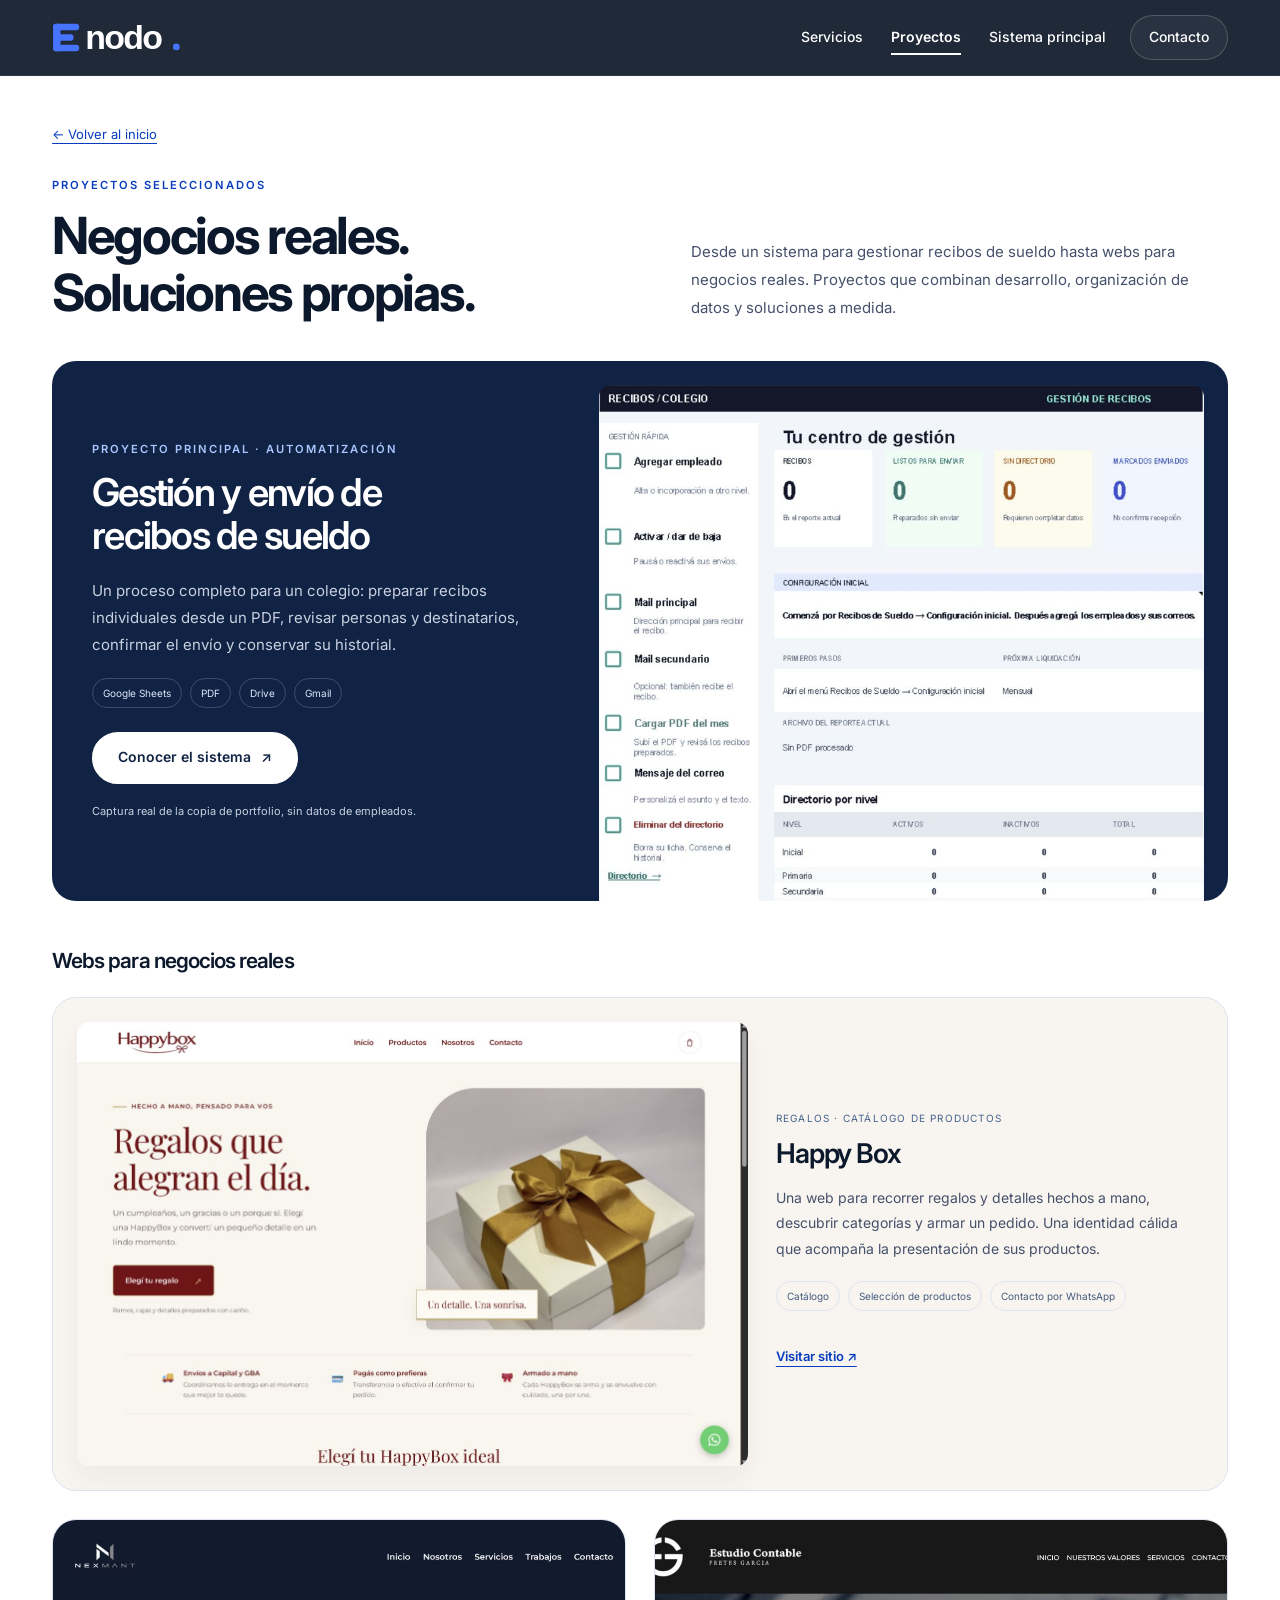
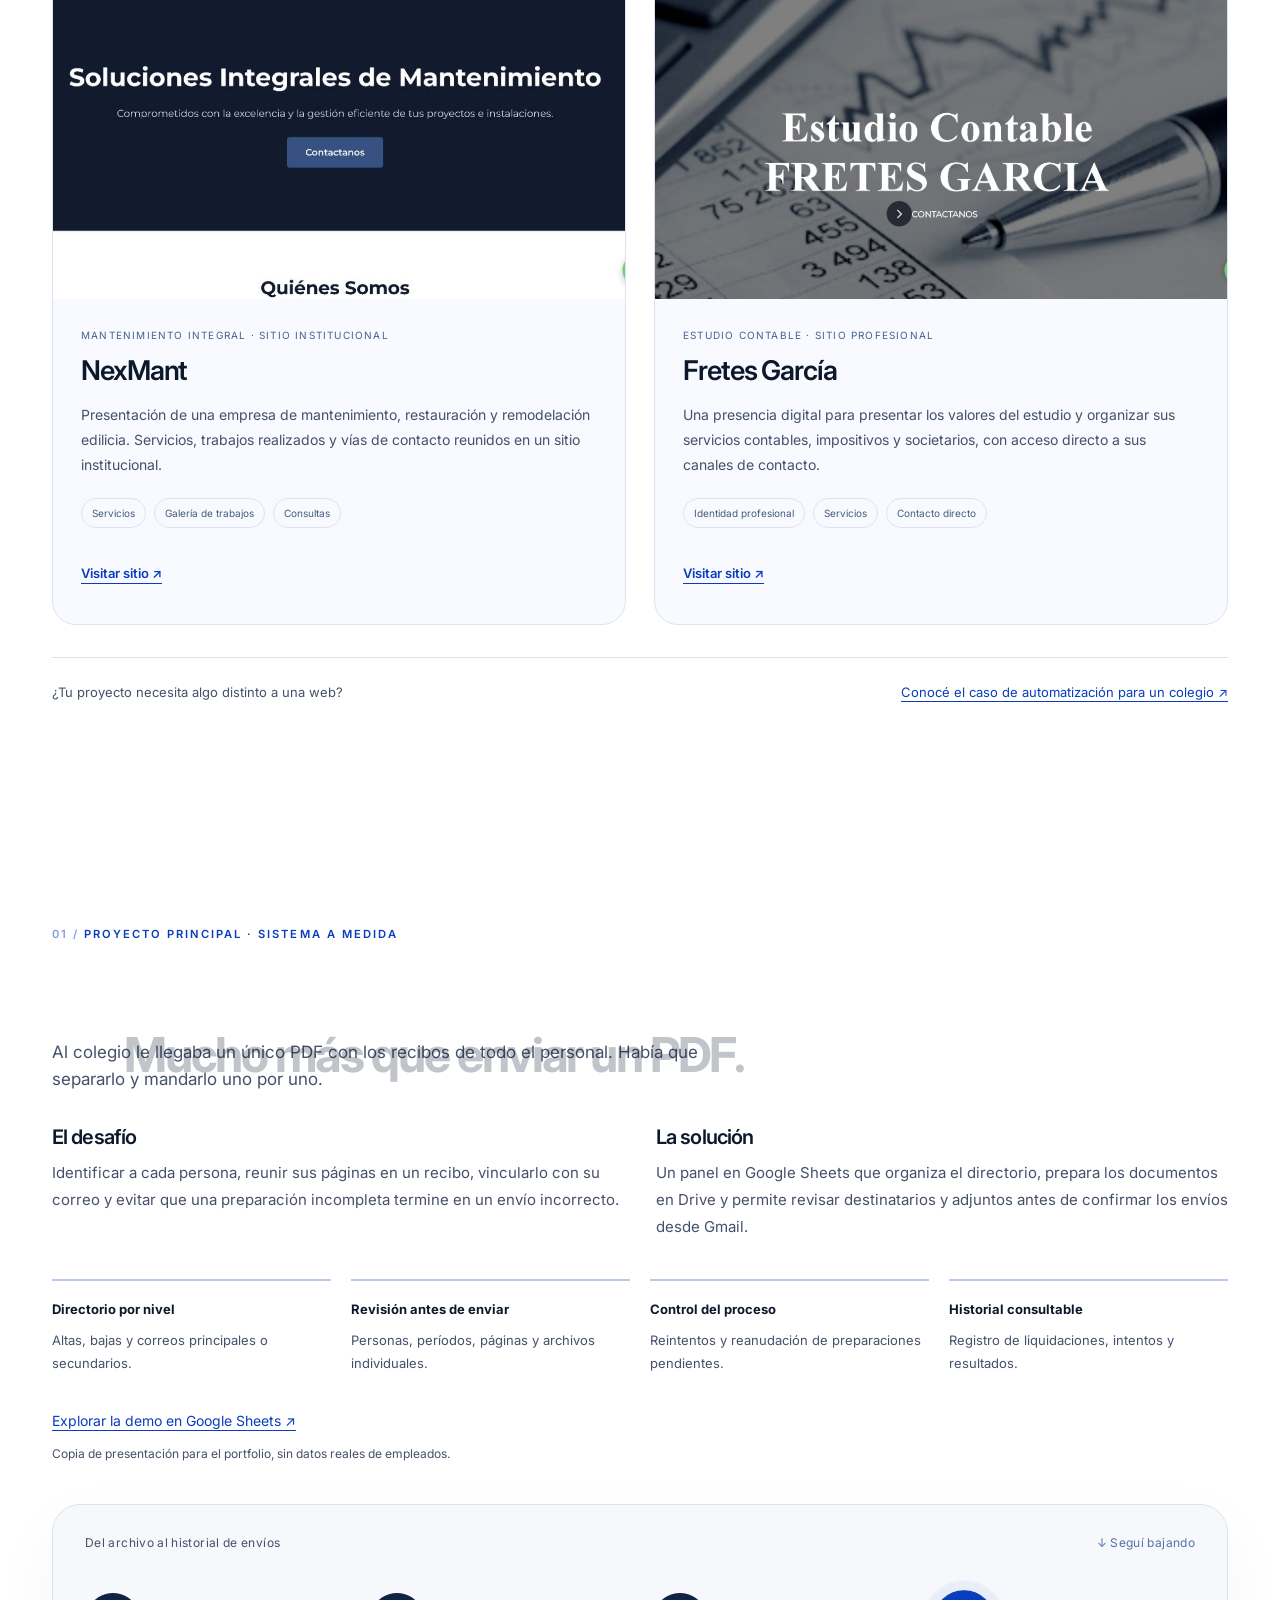
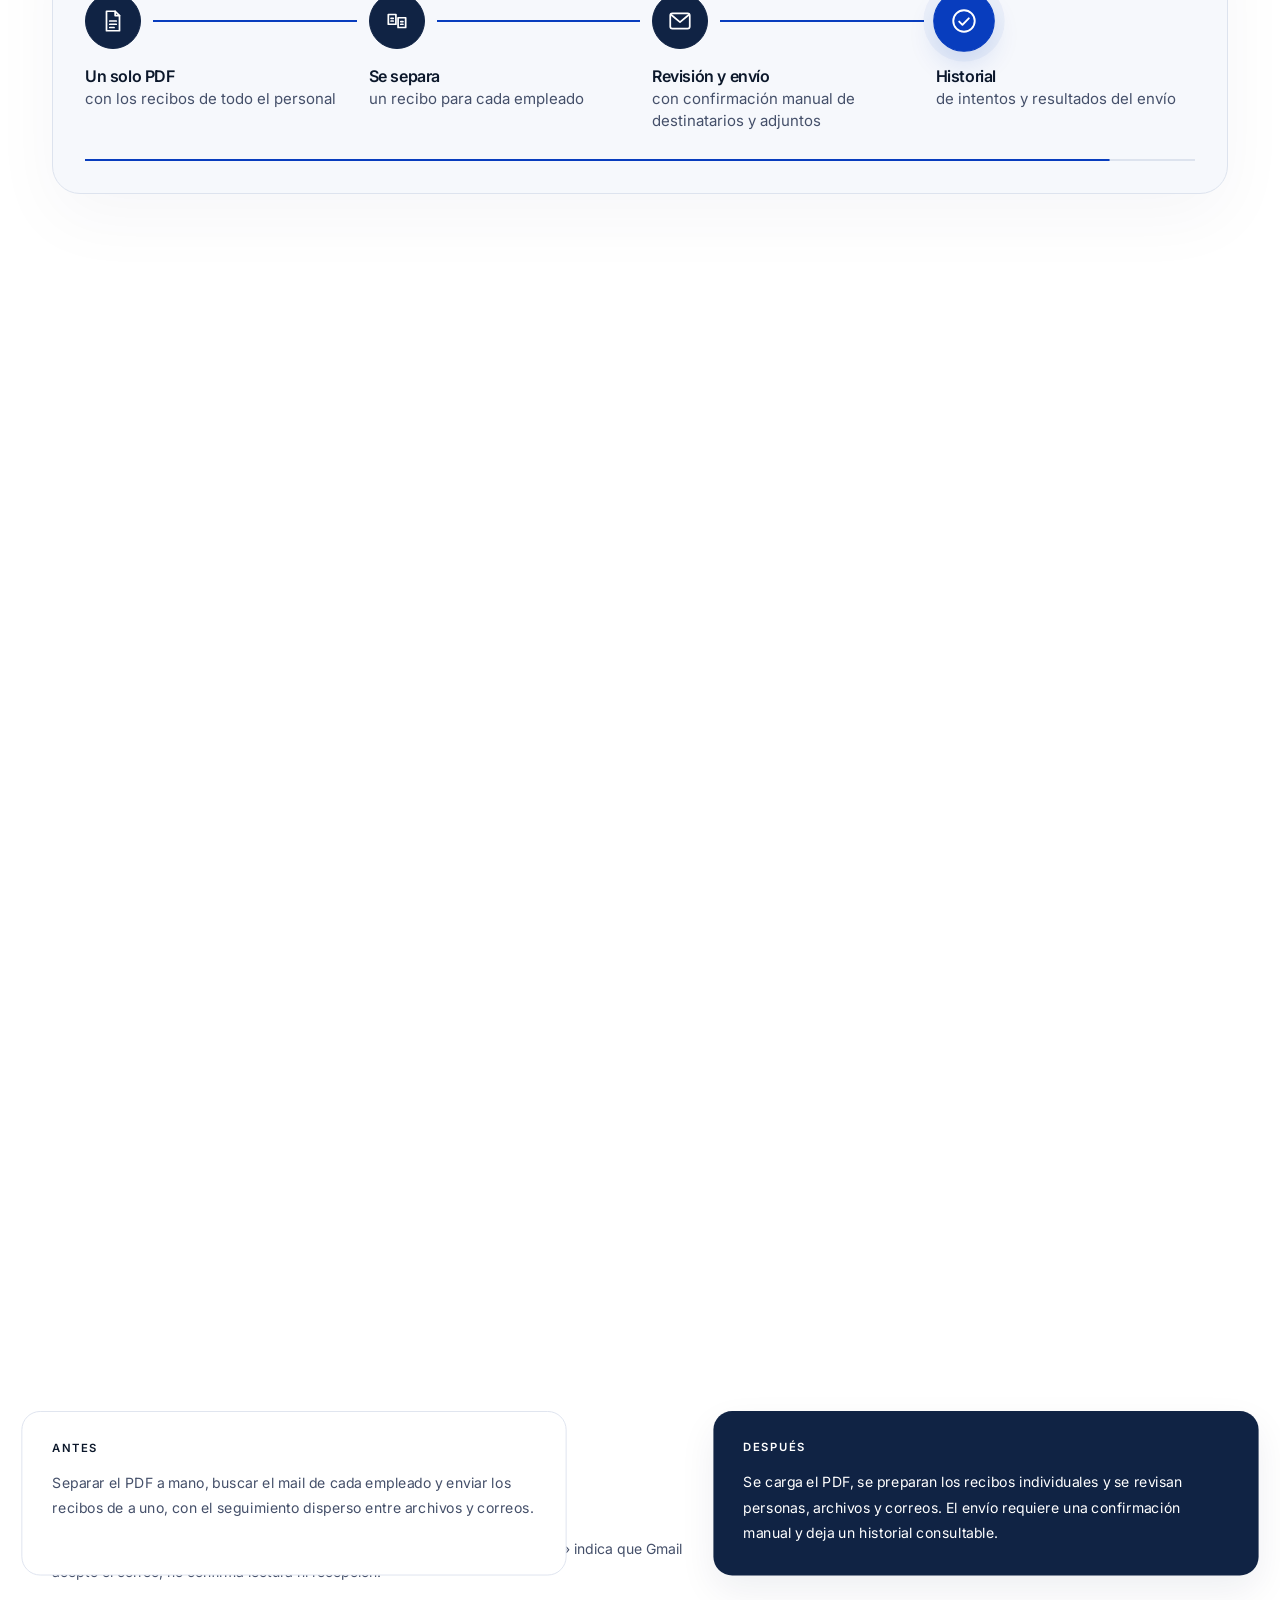
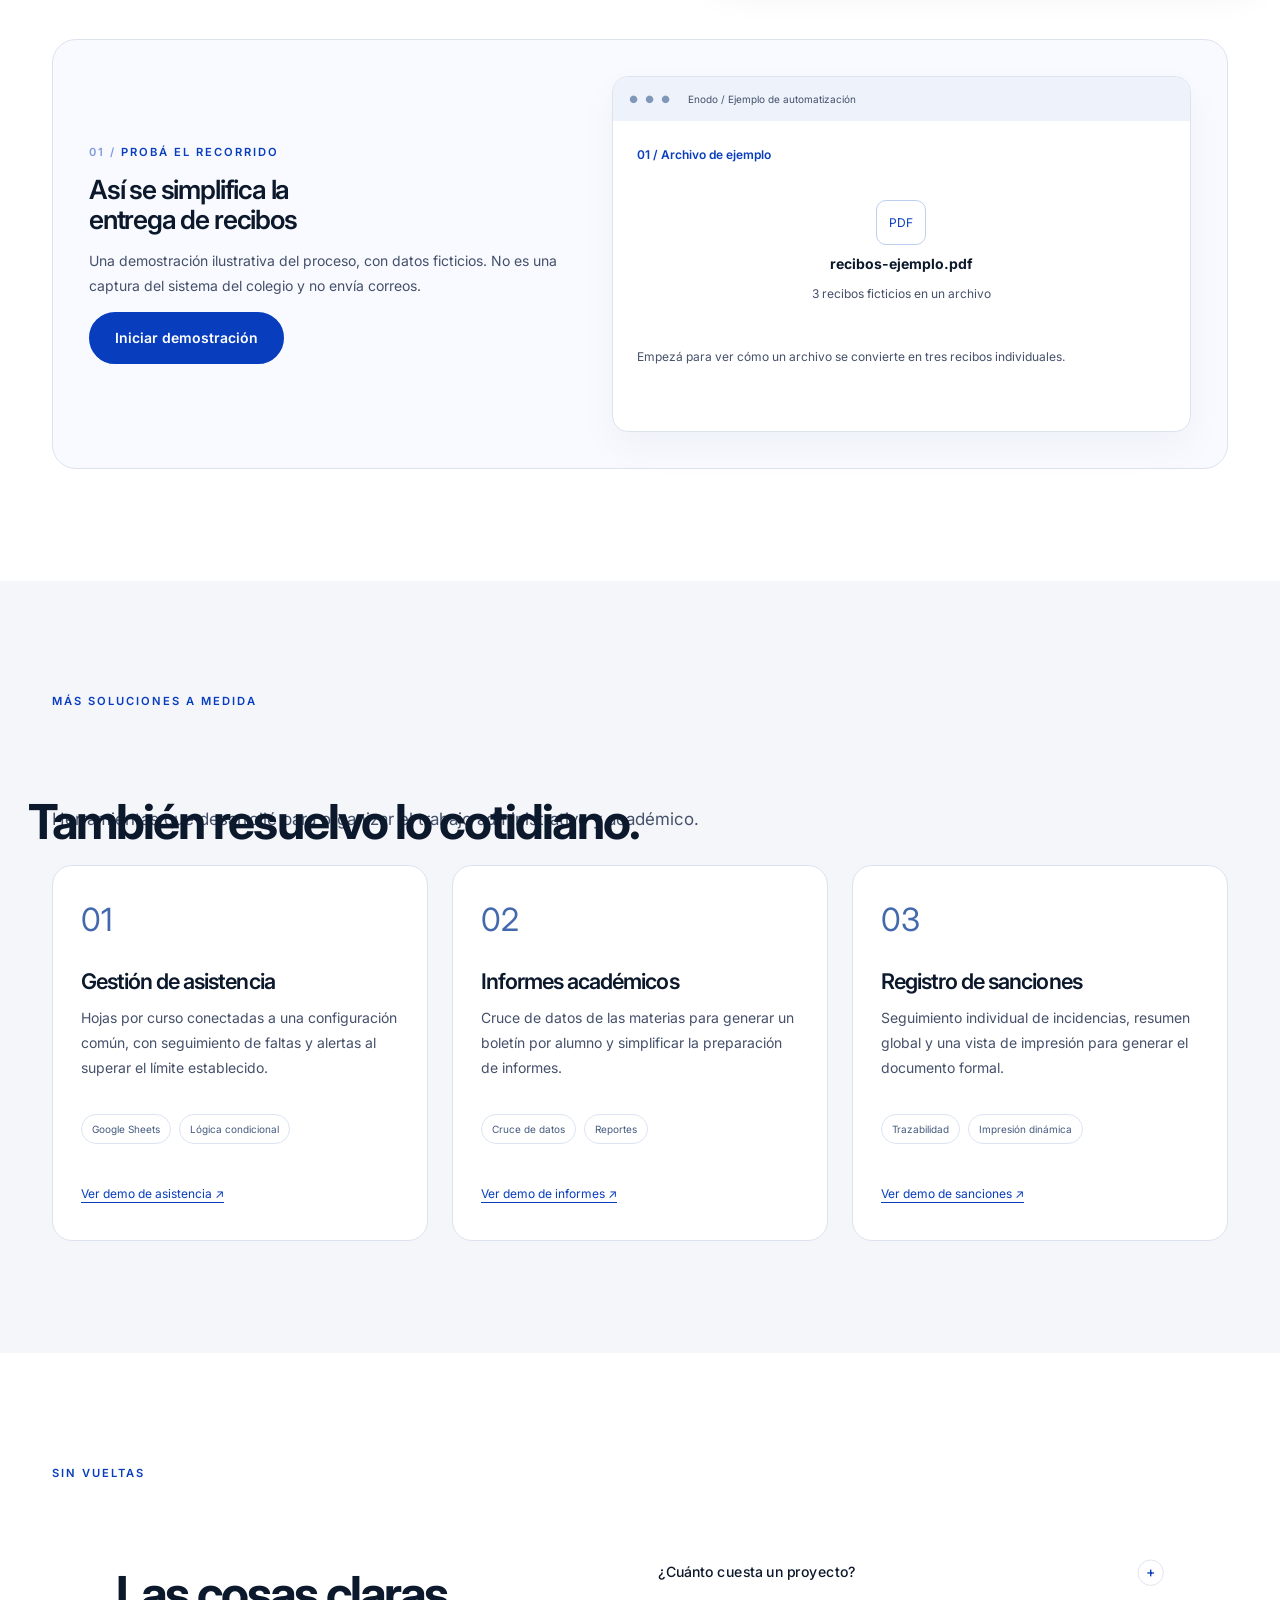
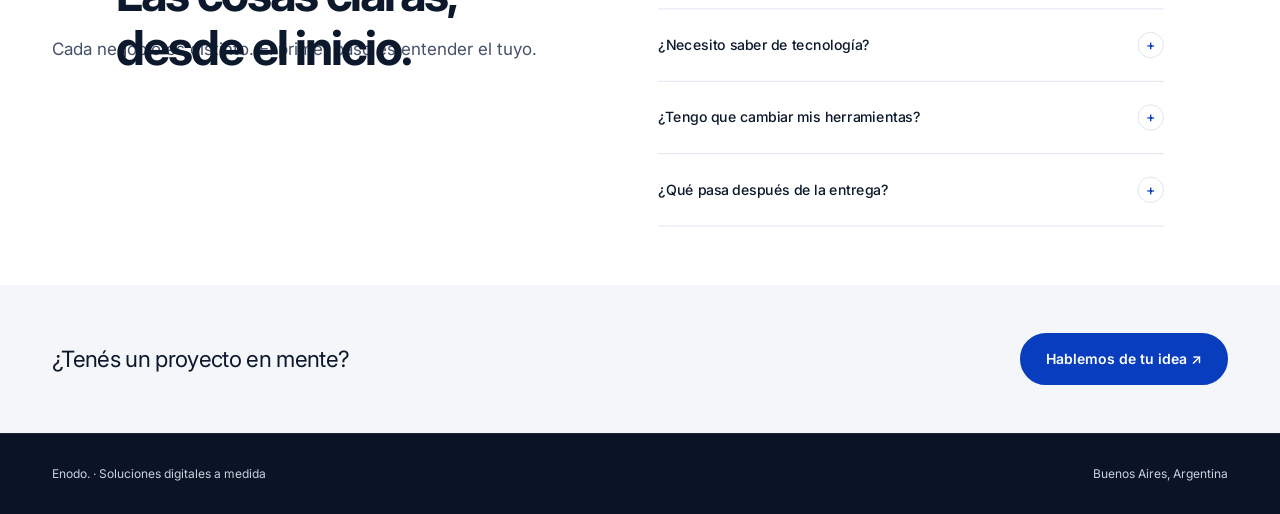
==== commit 8c21e583: "Actualizar marca visible a Enodo y renovar identidad del sitio" ====
--- a/proyectos.html
+++ b/proyectos.html
@@ -3,31 +3,31 @@
 <head>
   <meta charset="utf-8">
   <meta name="viewport" content="width=device-width, initial-scale=1">
-  <title>Proyectos · Solvo.</title>
+  <title>Proyectos · Enodo.</title>
   <meta name="description" content="Páginas web y automatización para colegios, PyMEs y pequeños negocios. Resuelvo tareas repetitivas con Google Sheets, Excel y mail. Pedí un diagnóstico gratis.">
   <meta name="theme-color" content="#0C182B">
   <script>document.documentElement.classList.add("js", "motion-enabled");</script>
 
   <!--
     Dirección pública del sitio. Si más adelante conectás un dominio propio
-    (por ejemplo "https://solvo.com.ar"), cambialo en estas 3 líneas.
+    (por ejemplo "https://tudominio.com.ar"), cambialo en estas 3 líneas.
   -->
   <link rel="canonical" href="https://solvo-ar.netlify.app/proyectos.html">
   <meta property="og:url" content="https://solvo-ar.netlify.app/proyectos.html">
-  <meta property="og:image" content="https://solvo-ar.netlify.app/assets/og-image.png">
+  <meta property="og:image" content="https://solvo-ar.netlify.app/assets/og-image.png?v=enodo16">
 
   <meta property="og:type" content="website">
   <meta property="og:locale" content="es_AR">
-  <meta property="og:site_name" content="Solvo.">
-  <meta property="og:title" content="Proyectos · Solvo.">
+  <meta property="og:site_name" content="Enodo.">
+  <meta property="og:title" content="Proyectos · Enodo.">
   <meta property="og:description" content="Páginas web y automatización de tareas repetitivas para tu negocio, con las herramientas que ya usás.">
   <meta property="og:image:width" content="1200">
   <meta property="og:image:height" content="630">
-  <meta property="og:image:alt" content="Logo de Solvo. con el slogan Soluciones digitales a medida">
+  <meta property="og:image:alt" content="Logo de Enodo. con el slogan Soluciones digitales a medida">
   <meta name="twitter:card" content="summary_large_image">
 
-  <link rel="icon" href="assets/favicon.ico" sizes="16x16 32x32 48x48">
-  <link rel="apple-touch-icon" href="assets/apple-touch-icon.png">
+  <link rel="icon" href="assets/favicon.ico?v=enodo16" sizes="48x48">
+  <link rel="apple-touch-icon" href="assets/apple-touch-icon.png?v=enodo16">
 
   <link rel="preconnect" href="https://fonts.googleapis.com">
   <link rel="preconnect" href="https://fonts.gstatic.com" crossorigin>
@@ -39,17 +39,19 @@
   <link rel="stylesheet" href="css/conversion.css?v=6">
   <link rel="stylesheet" href="css/projects.css?v=7">
   <link rel="stylesheet" href="css/systems.css?v=8">
-  <script src="js/config.js?v=contact14" defer></script>
-  <script src="js/main.js?v=7" defer></script>
+  <script src="js/config.js?v=enodo16" defer></script>
+  <script src="js/main.js?v=enodo16" defer></script>
   <script src="js/scroll.js?v=smooth5" defer></script>
-  <script src="js/conversion.js?v=9" defer></script>
+  <script src="js/analytics.js?v=enodo16" defer></script>
+  <script src="js/conversion.js?v=enodo16" defer></script>
   <link rel="stylesheet" href="css/layout.css?v=9">
+  <link rel="stylesheet" href="css/sales.css?v=sales15">
 </head>
 <body class="portfolio-page">
 <a class="skip-link" href="#contenido">Saltar al contenido</a><header class="site-header">
     <div class="container header-inner">
-      <a class="brand" href="index.html#inicio" aria-label="Solvo., ir al inicio">
-        <img src="assets/logo-header.svg" alt="Solvo." width="146" height="37">
+      <a class="brand" href="index.html#inicio" aria-label="Enodo., ir al inicio">
+        <img src="assets/logo-header.svg?v=enodo16" alt="Enodo." width="146" height="47">
       </a>
 
       <button class="nav-toggle" type="button" aria-expanded="false" aria-controls="menu" aria-label="Abrir menú">
@@ -163,7 +165,7 @@
             <button class="btn btn--primary" type="button" id="demo-next">Iniciar demostración</button>
           </div>
           <div class="demo-screen">
-            <div class="demo-screen__bar"><span class="demo-dots" aria-hidden="true">● ● ●</span><span>Solvo / Ejemplo de automatización</span></div>
+            <div class="demo-screen__bar"><span class="demo-dots" aria-hidden="true">● ● ●</span><span>Enodo / Ejemplo de automatización</span></div>
             <div class="demo-screen__body">
               <p class="demo-step" id="demo-step">01 / Archivo de ejemplo</p>
               <div class="demo-document" aria-hidden="true"><span>PDF</span><strong>recibos-ejemplo.pdf</strong><small>3 recibos ficticios en un archivo</small></div>
@@ -206,7 +208,7 @@
     </section><div class="portfolio-contact container"><p>¿Tenés un proyecto en mente?</p><a class="btn btn--primary" href="index.html#contacto">Hablemos de tu idea ↗</a></div></main>
 <footer class="site-footer">
     <div class="container footer-inner">
-      <p>Solvo. · Soluciones digitales a medida</p>
+      <p>Enodo. · Soluciones digitales a medida</p>
       <!-- El usuario de Instagram se toma de js/config.js -->
       <a class="footer-link" hidden data-config="instagram" target="_blank" rel="noopener">
         <svg class="footer-link__icon" viewBox="0 0 24 24" aria-hidden="true" focusable="false"><rect x="3" y="3" width="18" height="18" rx="5"/><circle cx="12" cy="12" r="4"/><path d="M17.5 6.5h.01"/></svg>
--- a/css/styles.css
+++ b/css/styles.css
@@ -1,5 +1,5 @@
 /* ==========================================================
-   Solvo. — estilos (mobile-first)
+   Enodo. — estilos (mobile-first)
    ========================================================== */
 
 :root {
--- a/css/premium.css
+++ b/css/premium.css
@@ -1,4 +1,4 @@
-/* Dirección visual de Solvo: profundidad, contraste y movimiento contenido. */
+/* Dirección visual de Enodo: profundidad, contraste y movimiento contenido. */
 :root { --max: 1240px; --radio: 20px; --font-titulos: "Inter", system-ui, sans-serif; }
 ::selection { background: #bed2ff; color: #0c182b; }
 h1,h2,h3 { letter-spacing: -.045em; }
--- a/css/sales.css
+++ b/css/sales.css
@@ -0,0 +1,22 @@
+.home .hero h1 { max-width:25ch; font-size:clamp(2rem,4.1vw,3.5rem); line-height:1.12; }
+.home .hero .lead { max-width:49ch; }
+.offer-scope { margin:-8px 0 20px; border-top:1px solid #e0e7f3; }
+.offer-scope summary { display:flex; align-items:center; justify-content:space-between; gap:12px; min-height:44px; padding-block:10px; font-size:.75rem; font-weight:500; color:#385984; cursor:pointer; list-style:none; }
+.offer-scope summary::-webkit-details-marker { display:none; }
+.offer-scope summary > span { transition:transform .25s; }
+.offer-scope[open] summary > span { transform:rotate(45deg); }
+.offer-scope ul { list-style:none; display:grid; gap:8px; padding:6px 0 0; }
+.offer-scope li { font-size:.75rem; line-height:1.7; color:var(--texto-suave); padding-left:14px; position:relative; }
+.offer-scope li::before { content:"·"; position:absolute; left:0; color:#6c8fcd; }
+.home .offer-scope > p { font-size:.6875rem; line-height:1.7; color:var(--texto-suave); margin:12px 0; }
+.offer--automation .offer-scope { border-color:#ffffff26; }
+.offer--automation .offer-scope summary,.offer--automation .offer-scope li,.home .offer--automation .offer-scope > p { color:#c5d6f3; }
+.home .contact .btn--outline { min-width:0; overflow-wrap:anywhere; }
+.home .contact .btn--outline [data-config-text] { min-width:0; }
+.analytics-choice { position:fixed; z-index:100; left:16px; bottom:16px; width:min(430px,calc(100% - 32px)); padding:20px; border:1px solid #d7e1f0; border-radius:16px; background:#fff; color:#102344; box-shadow:0 12px 40px #10234422; }
+.analytics-choice p { font-size:.75rem; line-height:1.7; margin-bottom:12px; }
+.analytics-choice .actions { flex-direction:row; flex-wrap:wrap; gap:8px; }
+.analytics-choice button { font:inherit; font-size:.75rem; padding:10px 14px; border:1px solid #c6d4eb; border-radius:8px; background:#f5f8ff; color:#173969; cursor:pointer; }
+.analytics-choice button:first-child { background:#173969; border-color:#173969; color:#fff; }
+.analytics-preferences { margin-top:10px; padding:4px 0; background:none; border:0; color:inherit; font:inherit; font-size:.6875rem; text-decoration:underline; cursor:pointer; }
+@media(max-width:767px) { .home .hero h1 { font-size:clamp(1.65rem,7.6vw,2.65rem); letter-spacing:-.055em; } .home .hero .lead { font-size:.875rem; } }
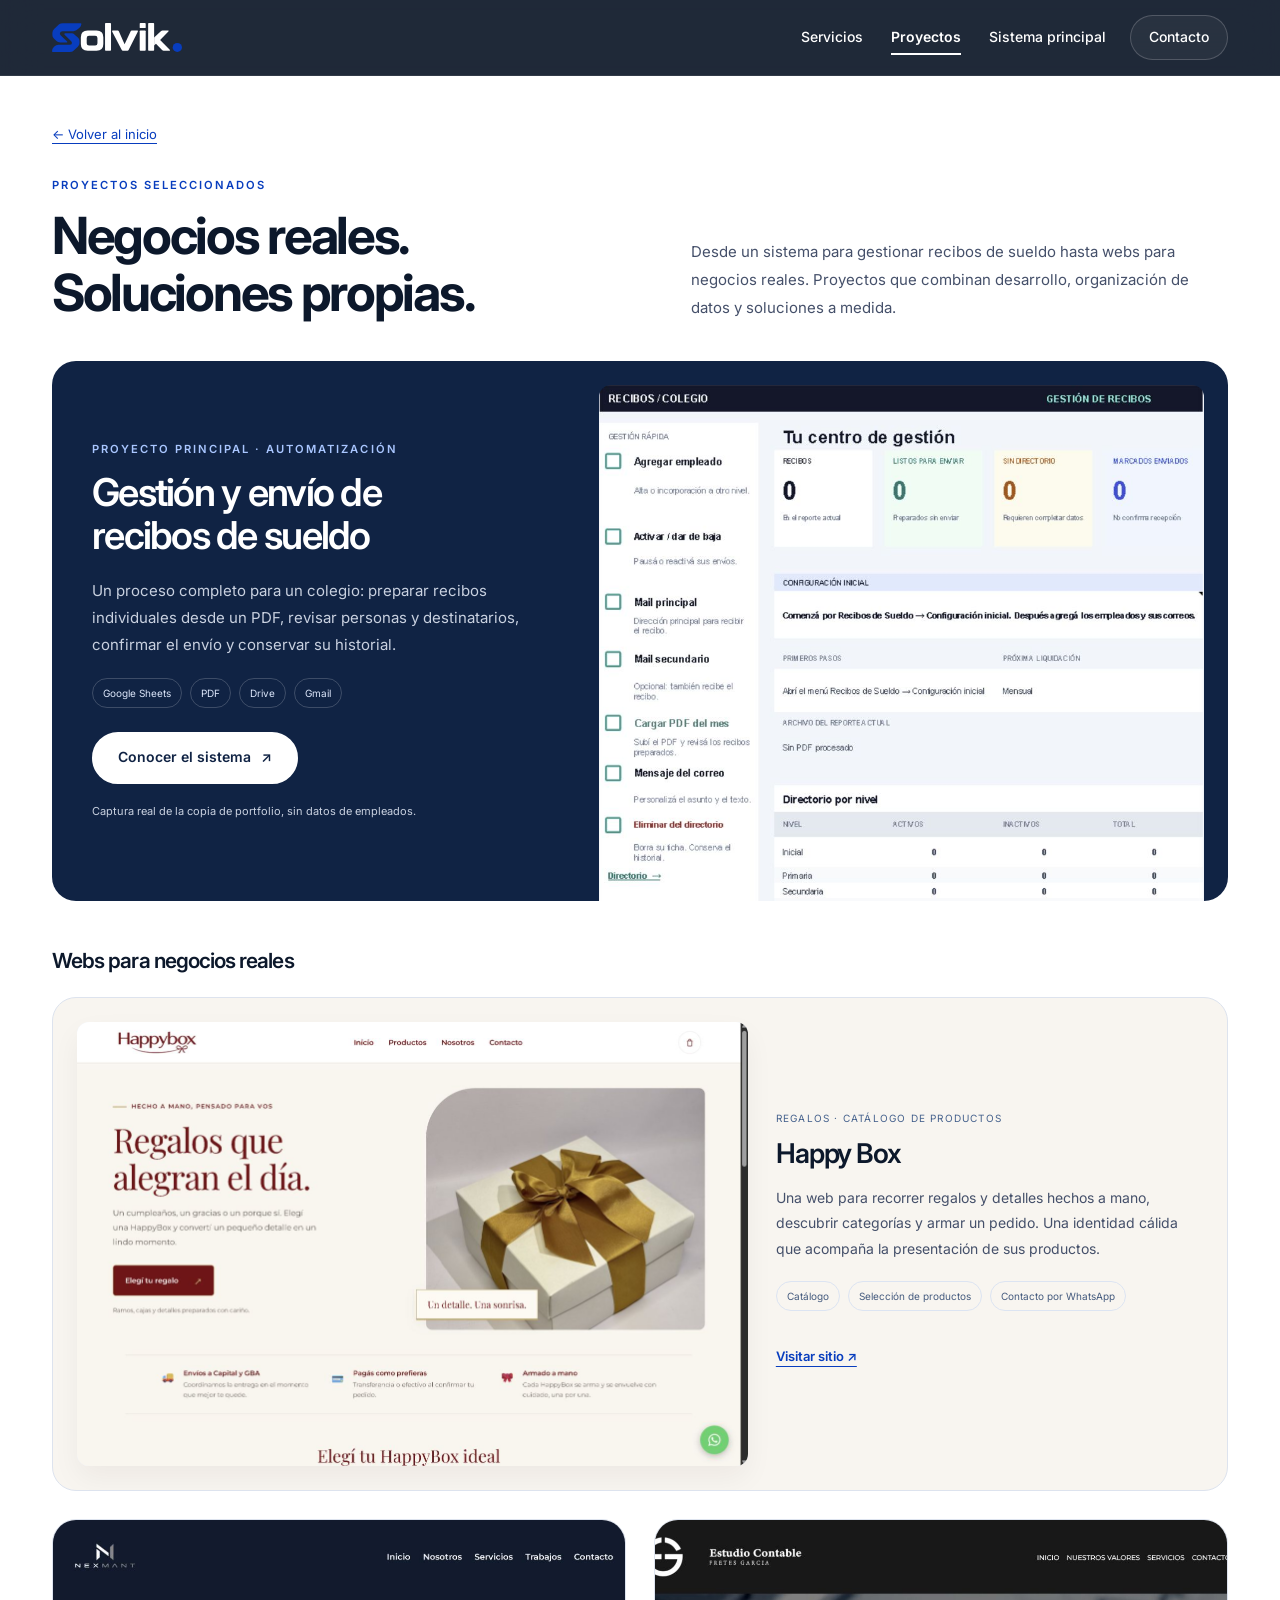
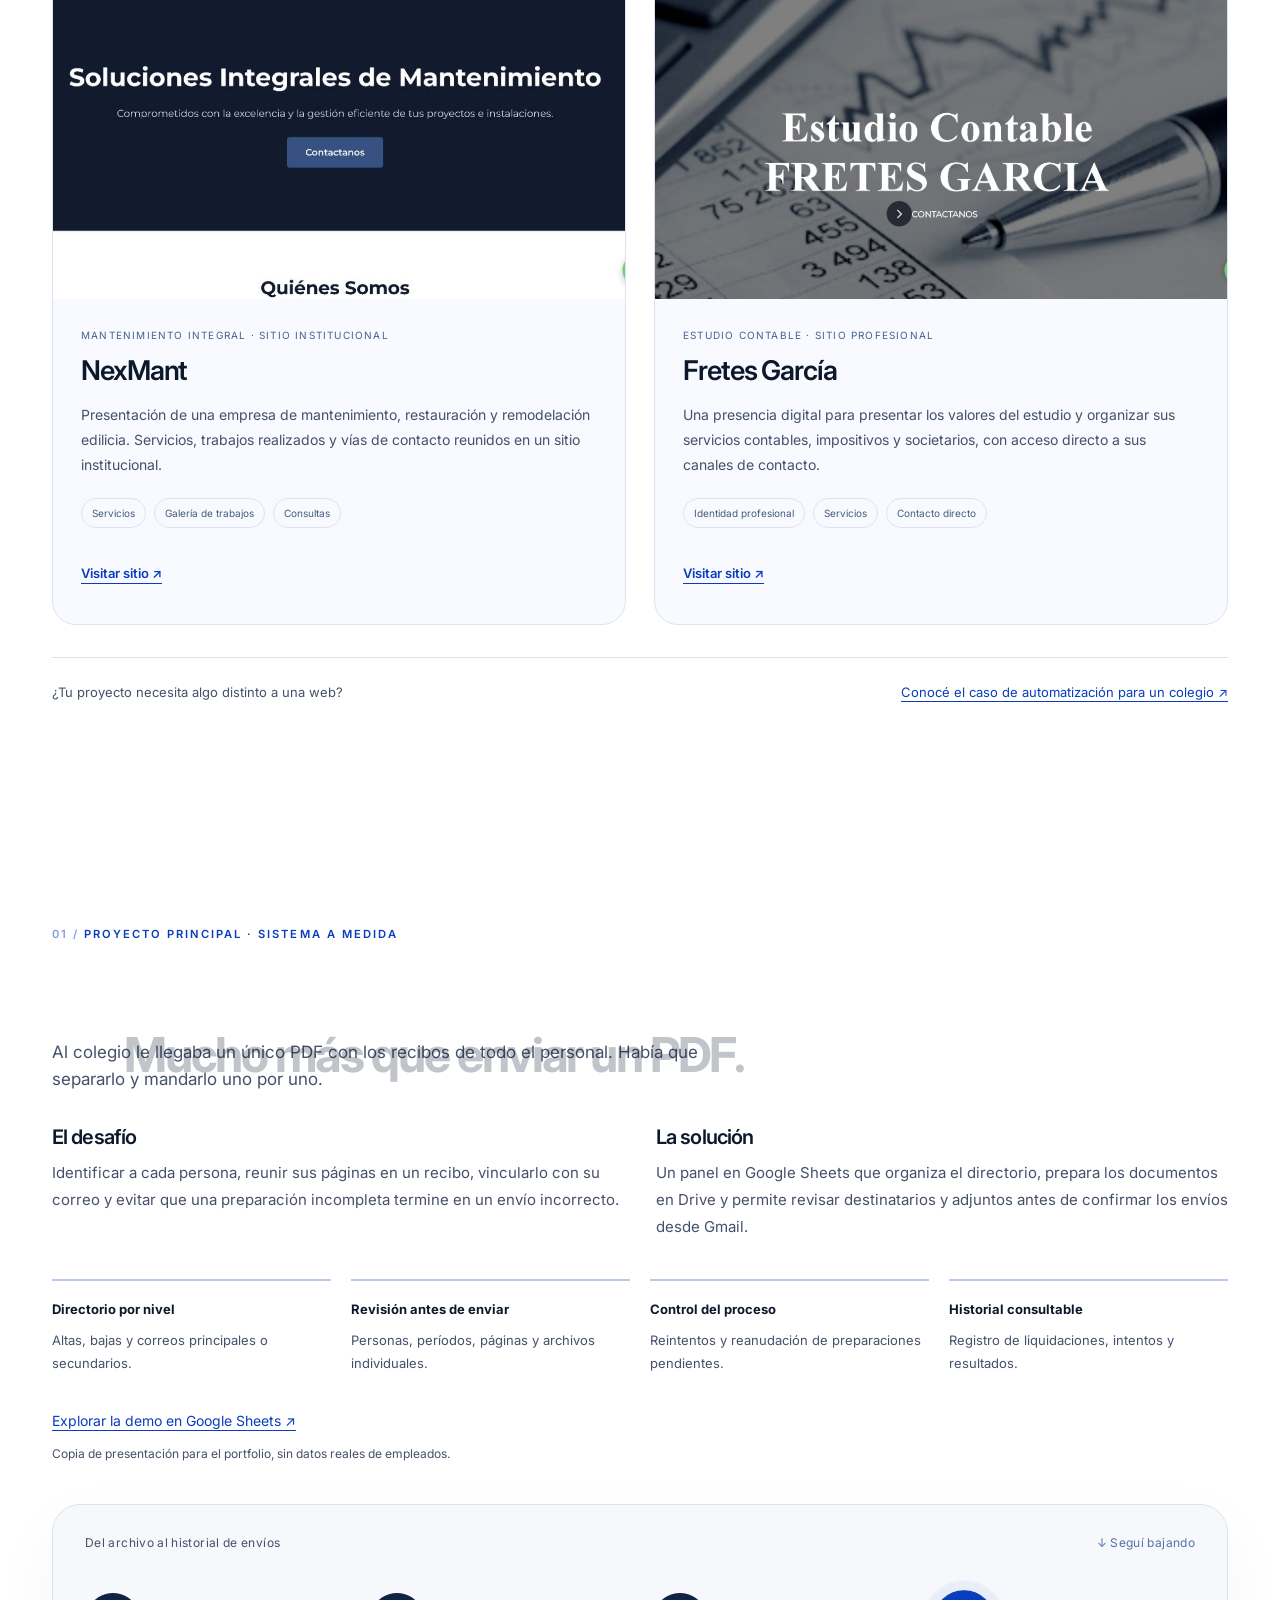
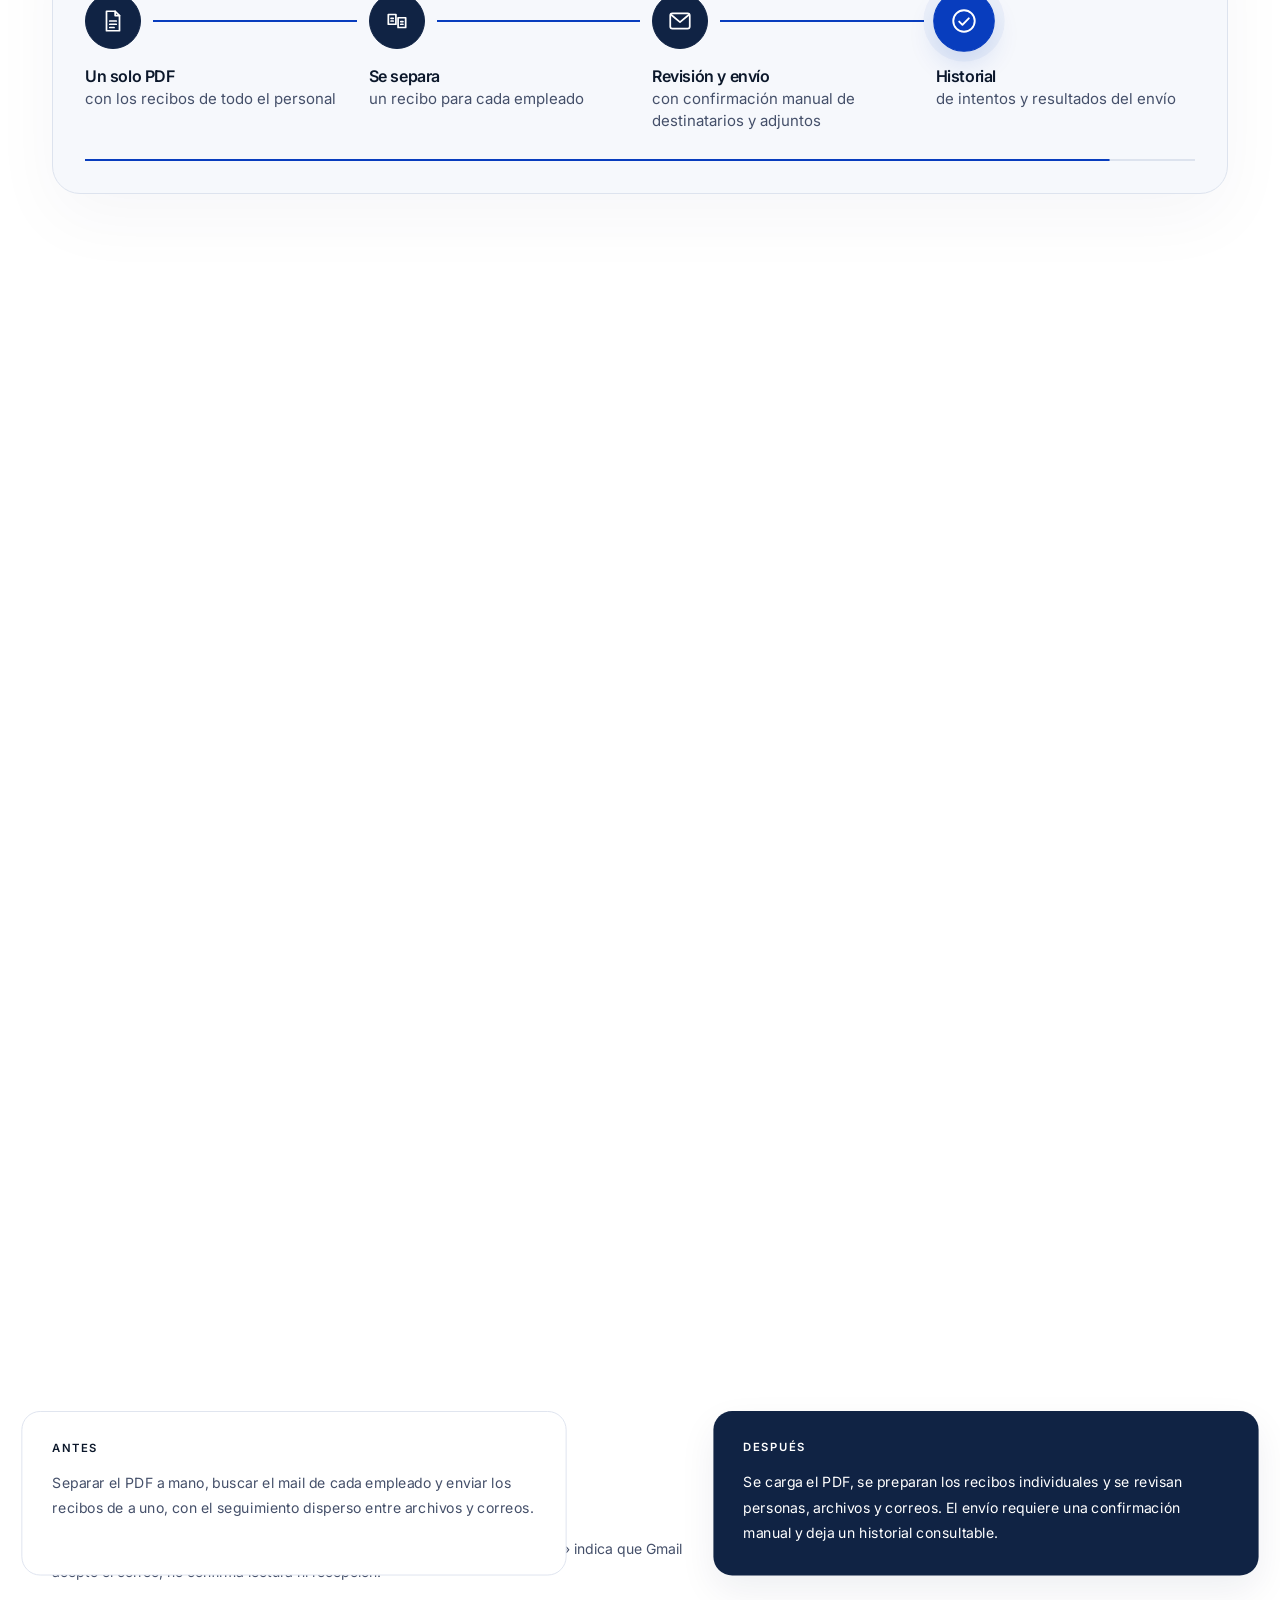
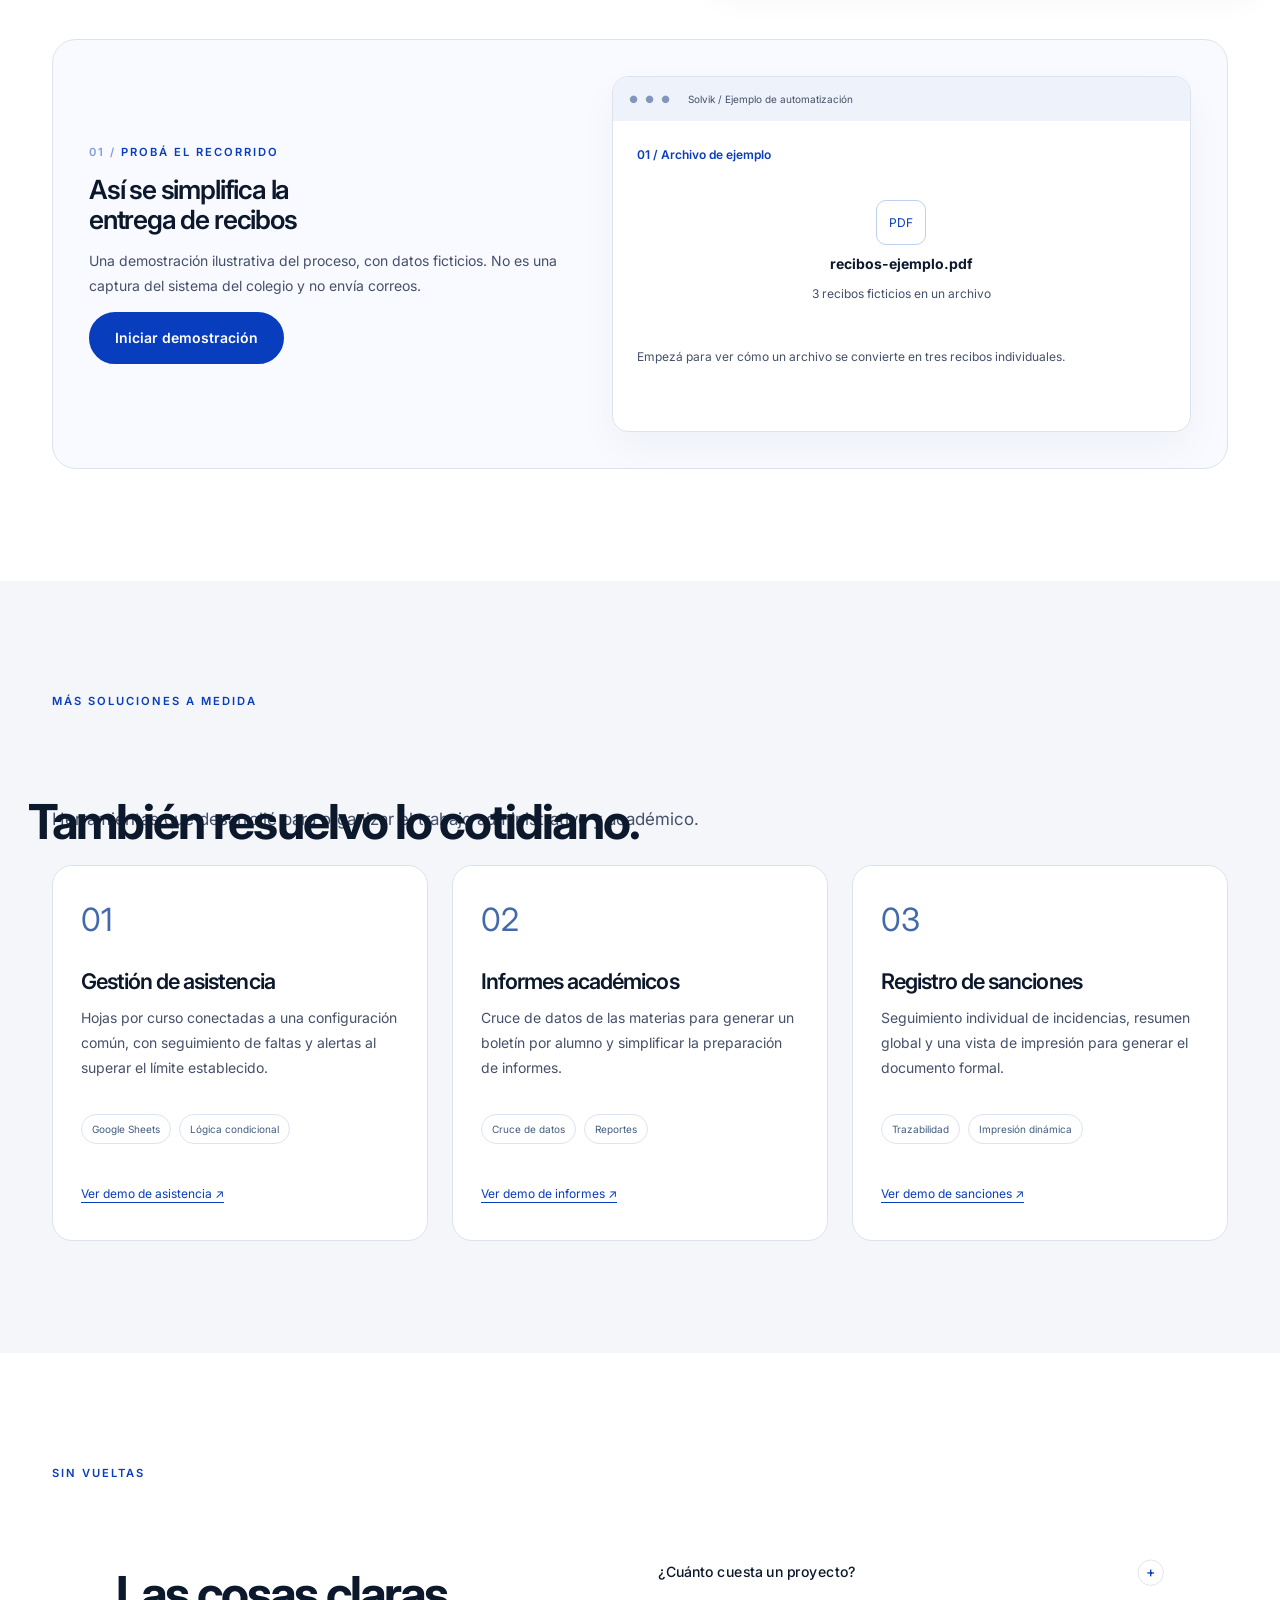
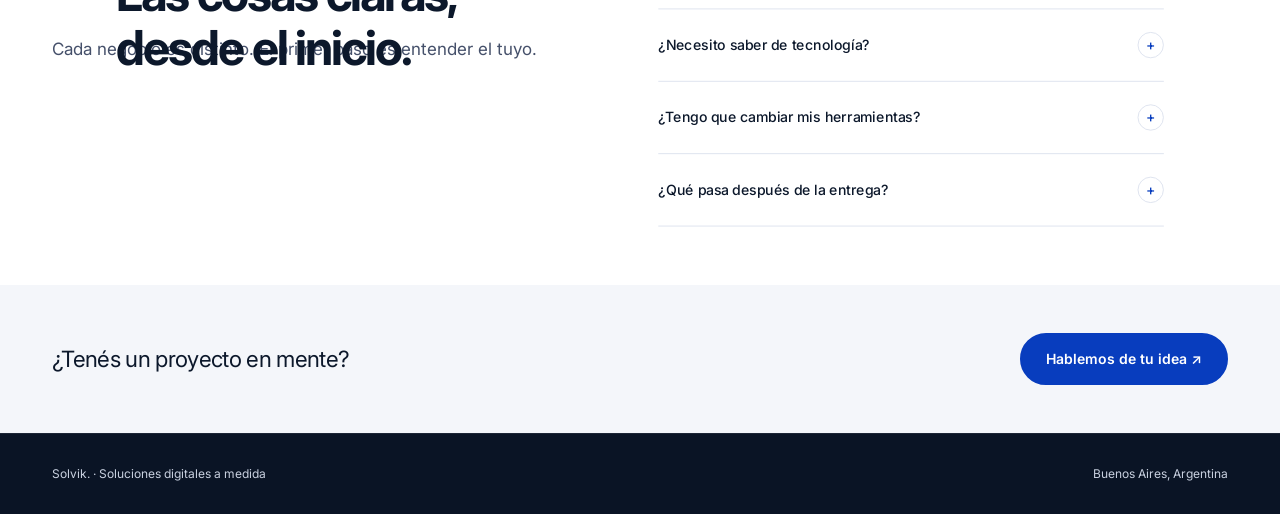
==== commit bfba7979: "Aplicar marca Solvik y logo aprobado al sitio" ====
--- a/proyectos.html
+++ b/proyectos.html
@@ -3,7 +3,7 @@
 <head>
   <meta charset="utf-8">
   <meta name="viewport" content="width=device-width, initial-scale=1">
-  <title>Proyectos · Enodo.</title>
+  <title>Proyectos · Solvik.</title>
   <meta name="description" content="Páginas web y automatización para colegios, PyMEs y pequeños negocios. Resuelvo tareas repetitivas con Google Sheets, Excel y mail. Pedí un diagnóstico gratis.">
   <meta name="theme-color" content="#0C182B">
   <script>document.documentElement.classList.add("js", "motion-enabled");</script>
@@ -14,20 +14,20 @@
   -->
   <link rel="canonical" href="https://solvo-ar.netlify.app/proyectos.html">
   <meta property="og:url" content="https://solvo-ar.netlify.app/proyectos.html">
-  <meta property="og:image" content="https://solvo-ar.netlify.app/assets/og-image.png?v=enodo16">
+  <meta property="og:image" content="https://solvo-ar.netlify.app/assets/og-image.png?v=solvik17">
 
   <meta property="og:type" content="website">
   <meta property="og:locale" content="es_AR">
-  <meta property="og:site_name" content="Enodo.">
-  <meta property="og:title" content="Proyectos · Enodo.">
+  <meta property="og:site_name" content="Solvik.">
+  <meta property="og:title" content="Proyectos · Solvik.">
   <meta property="og:description" content="Páginas web y automatización de tareas repetitivas para tu negocio, con las herramientas que ya usás.">
   <meta property="og:image:width" content="1200">
   <meta property="og:image:height" content="630">
-  <meta property="og:image:alt" content="Logo de Enodo. con el slogan Soluciones digitales a medida">
+  <meta property="og:image:alt" content="Logo de Solvik. con el slogan Soluciones digitales a medida">
   <meta name="twitter:card" content="summary_large_image">
 
-  <link rel="icon" href="assets/favicon.ico?v=enodo16" sizes="48x48">
-  <link rel="apple-touch-icon" href="assets/apple-touch-icon.png?v=enodo16">
+  <link rel="icon" href="assets/favicon.ico?v=solvik17" sizes="16x16 32x32 48x48">
+  <link rel="apple-touch-icon" href="assets/apple-touch-icon.png?v=solvik17">
 
   <link rel="preconnect" href="https://fonts.googleapis.com">
   <link rel="preconnect" href="https://fonts.gstatic.com" crossorigin>
@@ -39,19 +39,19 @@
   <link rel="stylesheet" href="css/conversion.css?v=6">
   <link rel="stylesheet" href="css/projects.css?v=7">
   <link rel="stylesheet" href="css/systems.css?v=8">
-  <script src="js/config.js?v=enodo16" defer></script>
-  <script src="js/main.js?v=enodo16" defer></script>
+  <script src="js/config.js?v=solvik17" defer></script>
+  <script src="js/main.js?v=solvik17" defer></script>
   <script src="js/scroll.js?v=smooth5" defer></script>
-  <script src="js/analytics.js?v=enodo16" defer></script>
-  <script src="js/conversion.js?v=enodo16" defer></script>
+  <script src="js/analytics.js?v=solvik17" defer></script>
+  <script src="js/conversion.js?v=solvik17" defer></script>
   <link rel="stylesheet" href="css/layout.css?v=9">
   <link rel="stylesheet" href="css/sales.css?v=sales15">
 </head>
 <body class="portfolio-page">
 <a class="skip-link" href="#contenido">Saltar al contenido</a><header class="site-header">
     <div class="container header-inner">
-      <a class="brand" href="index.html#inicio" aria-label="Enodo., ir al inicio">
-        <img src="assets/logo-header.svg?v=enodo16" alt="Enodo." width="146" height="47">
+      <a class="brand" href="index.html#inicio" aria-label="Solvik., ir al inicio">
+        <img src="assets/logo-header.svg?v=solvik17" alt="Solvik." width="146" height="34">
       </a>
 
       <button class="nav-toggle" type="button" aria-expanded="false" aria-controls="menu" aria-label="Abrir menú">
@@ -165,7 +165,7 @@
             <button class="btn btn--primary" type="button" id="demo-next">Iniciar demostración</button>
           </div>
           <div class="demo-screen">
-            <div class="demo-screen__bar"><span class="demo-dots" aria-hidden="true">● ● ●</span><span>Enodo / Ejemplo de automatización</span></div>
+            <div class="demo-screen__bar"><span class="demo-dots" aria-hidden="true">● ● ●</span><span>Solvik / Ejemplo de automatización</span></div>
             <div class="demo-screen__body">
               <p class="demo-step" id="demo-step">01 / Archivo de ejemplo</p>
               <div class="demo-document" aria-hidden="true"><span>PDF</span><strong>recibos-ejemplo.pdf</strong><small>3 recibos ficticios en un archivo</small></div>
@@ -208,7 +208,7 @@
     </section><div class="portfolio-contact container"><p>¿Tenés un proyecto en mente?</p><a class="btn btn--primary" href="index.html#contacto">Hablemos de tu idea ↗</a></div></main>
 <footer class="site-footer">
     <div class="container footer-inner">
-      <p>Enodo. · Soluciones digitales a medida</p>
+      <p>Solvik. · Soluciones digitales a medida</p>
       <!-- El usuario de Instagram se toma de js/config.js -->
       <a class="footer-link" hidden data-config="instagram" target="_blank" rel="noopener">
         <svg class="footer-link__icon" viewBox="0 0 24 24" aria-hidden="true" focusable="false"><rect x="3" y="3" width="18" height="18" rx="5"/><circle cx="12" cy="12" r="4"/><path d="M17.5 6.5h.01"/></svg>
--- a/css/styles.css
+++ b/css/styles.css
@@ -1,5 +1,5 @@
 /* ==========================================================
-   Enodo. — estilos (mobile-first)
+   Solvik. — estilos (mobile-first)
    ========================================================== */
 
 :root {
--- a/css/premium.css
+++ b/css/premium.css
@@ -1,4 +1,4 @@
-/* Dirección visual de Enodo: profundidad, contraste y movimiento contenido. */
+/* Dirección visual de Solvik: profundidad, contraste y movimiento contenido. */
 :root { --max: 1240px; --radio: 20px; --font-titulos: "Inter", system-ui, sans-serif; }
 ::selection { background: #bed2ff; color: #0c182b; }
 h1,h2,h3 { letter-spacing: -.045em; }
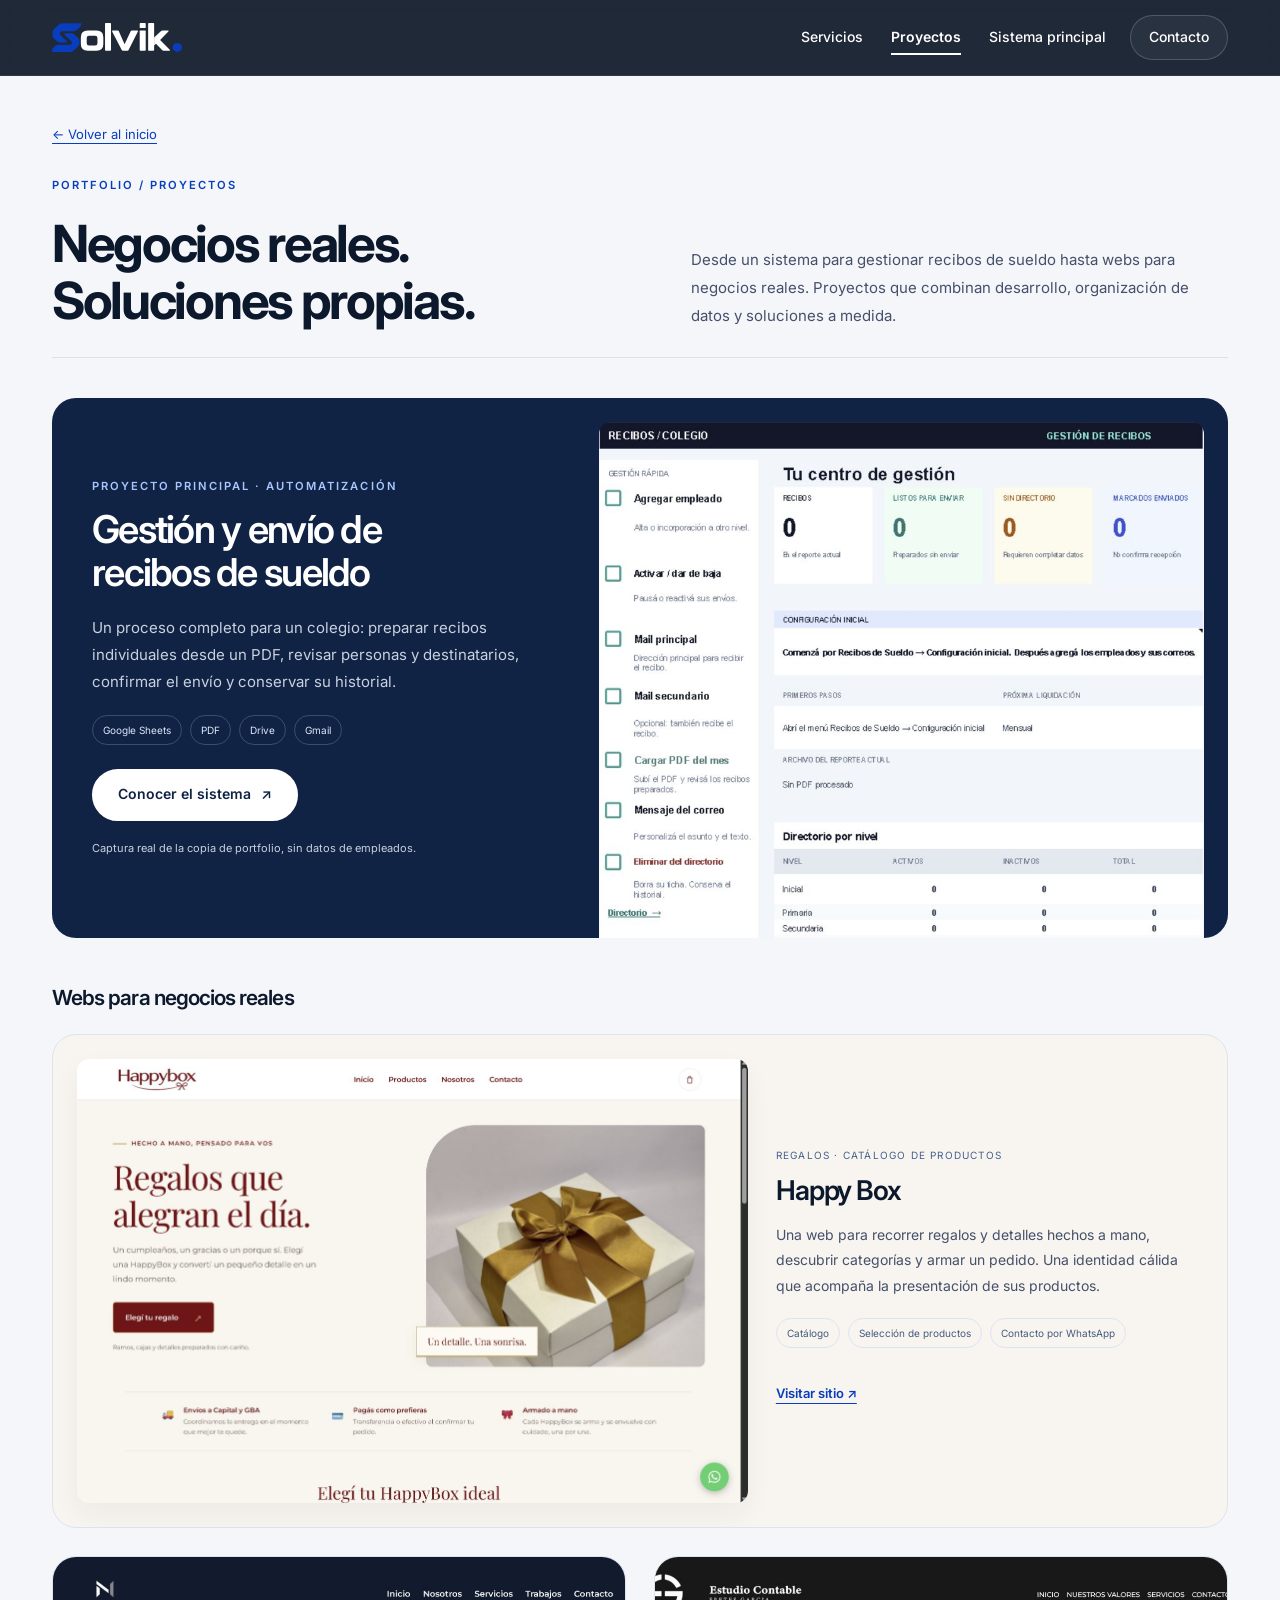
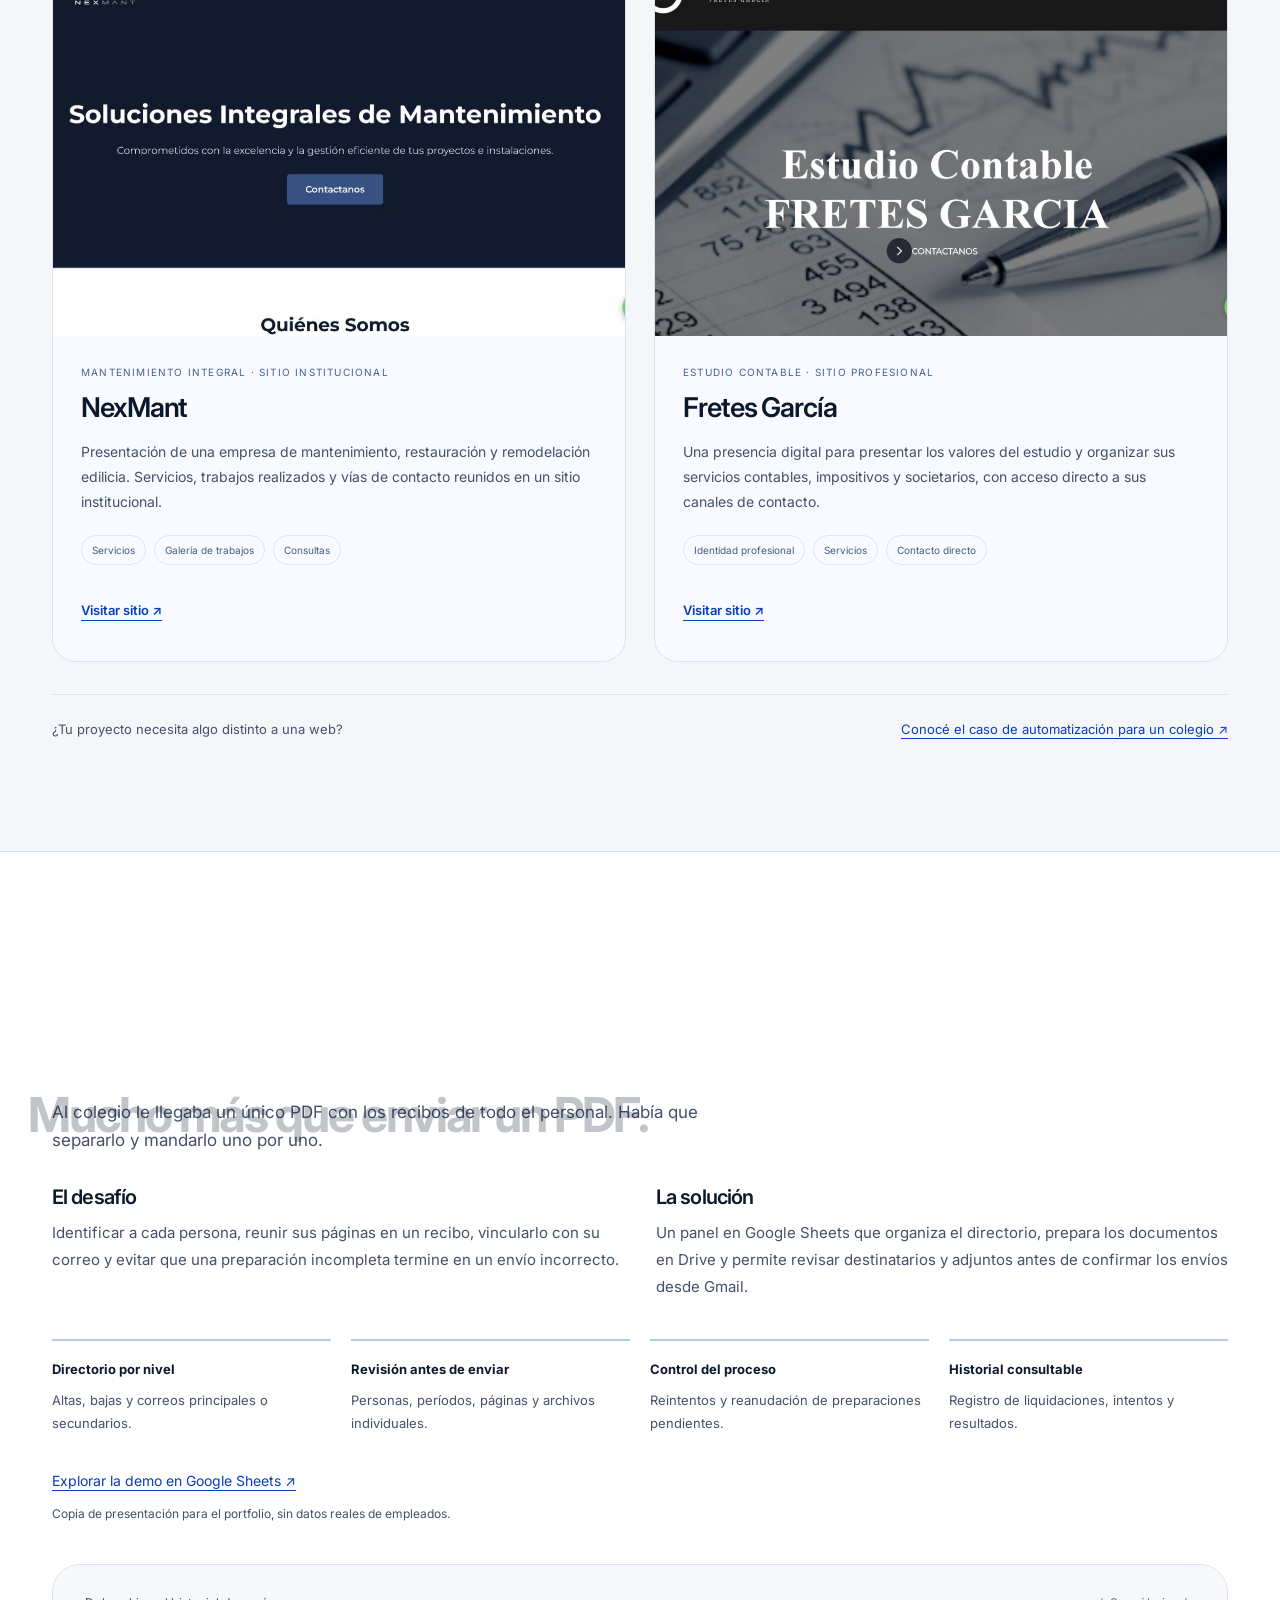
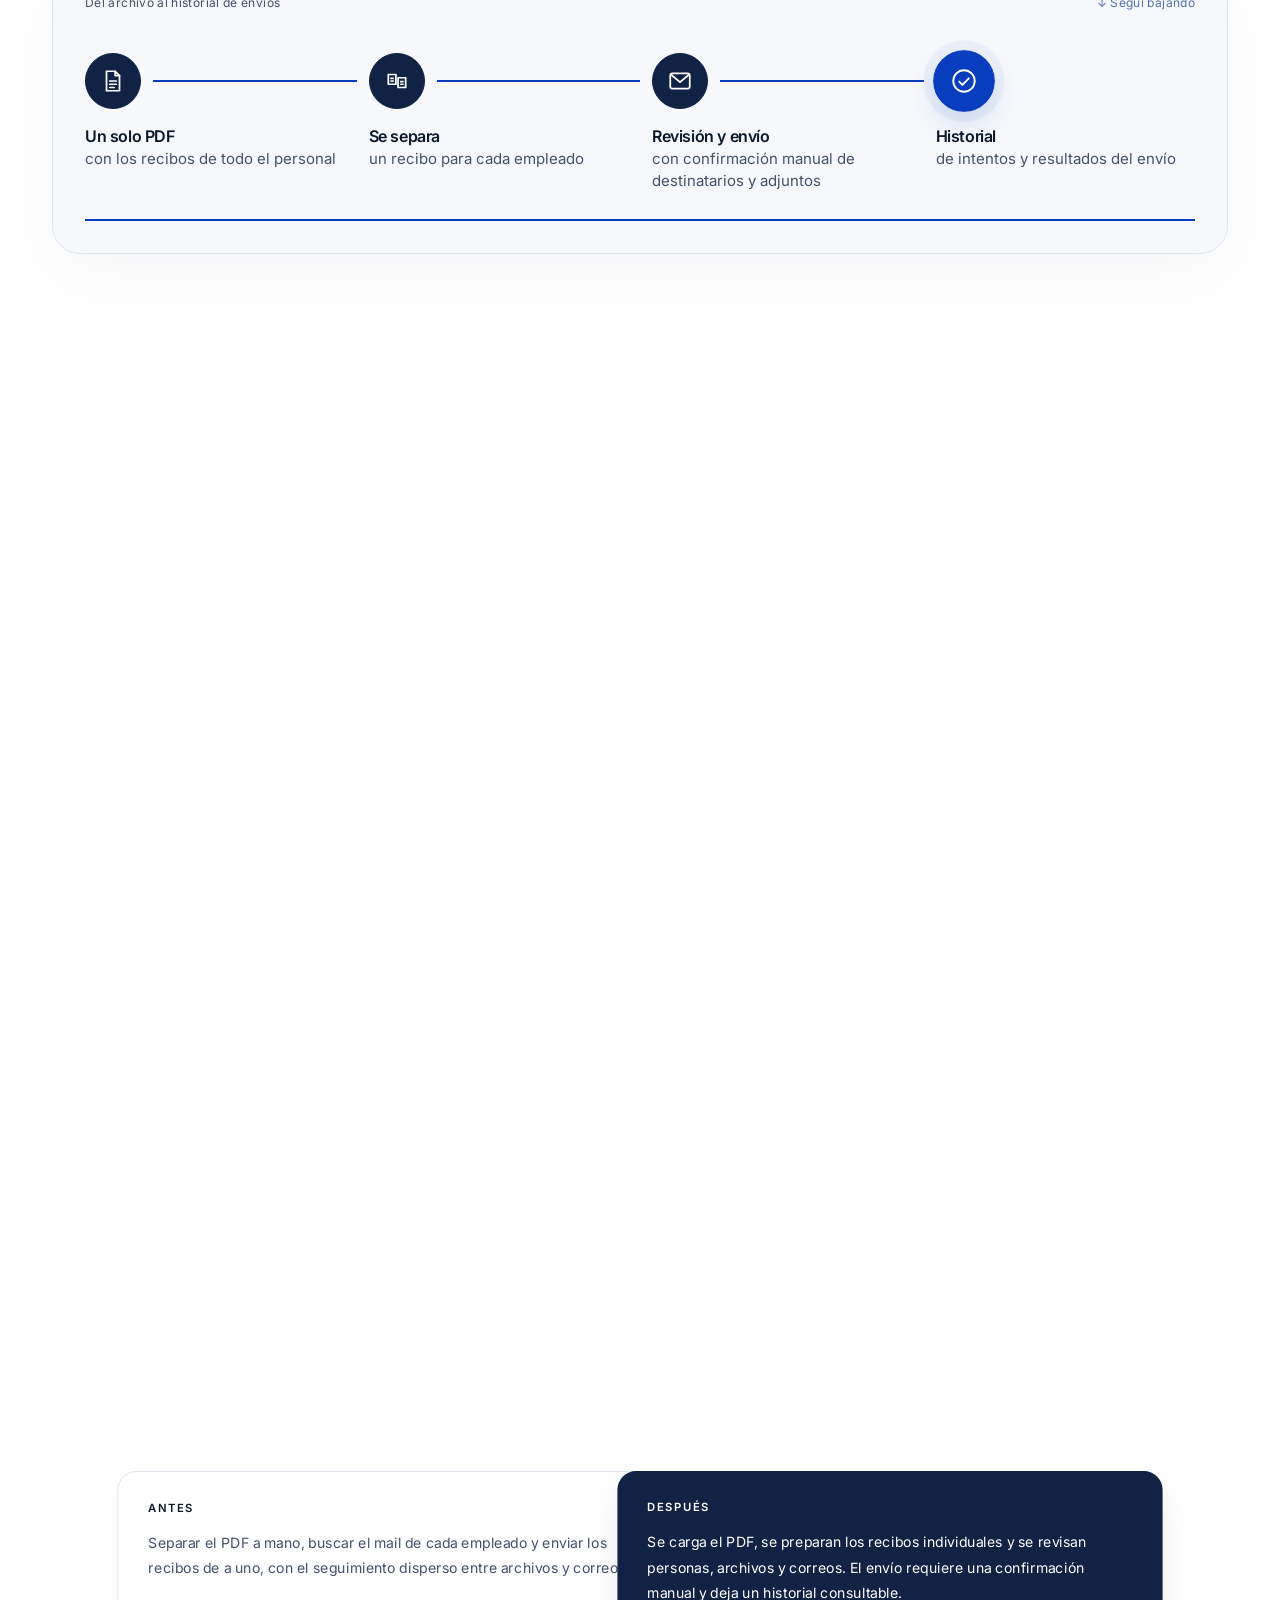
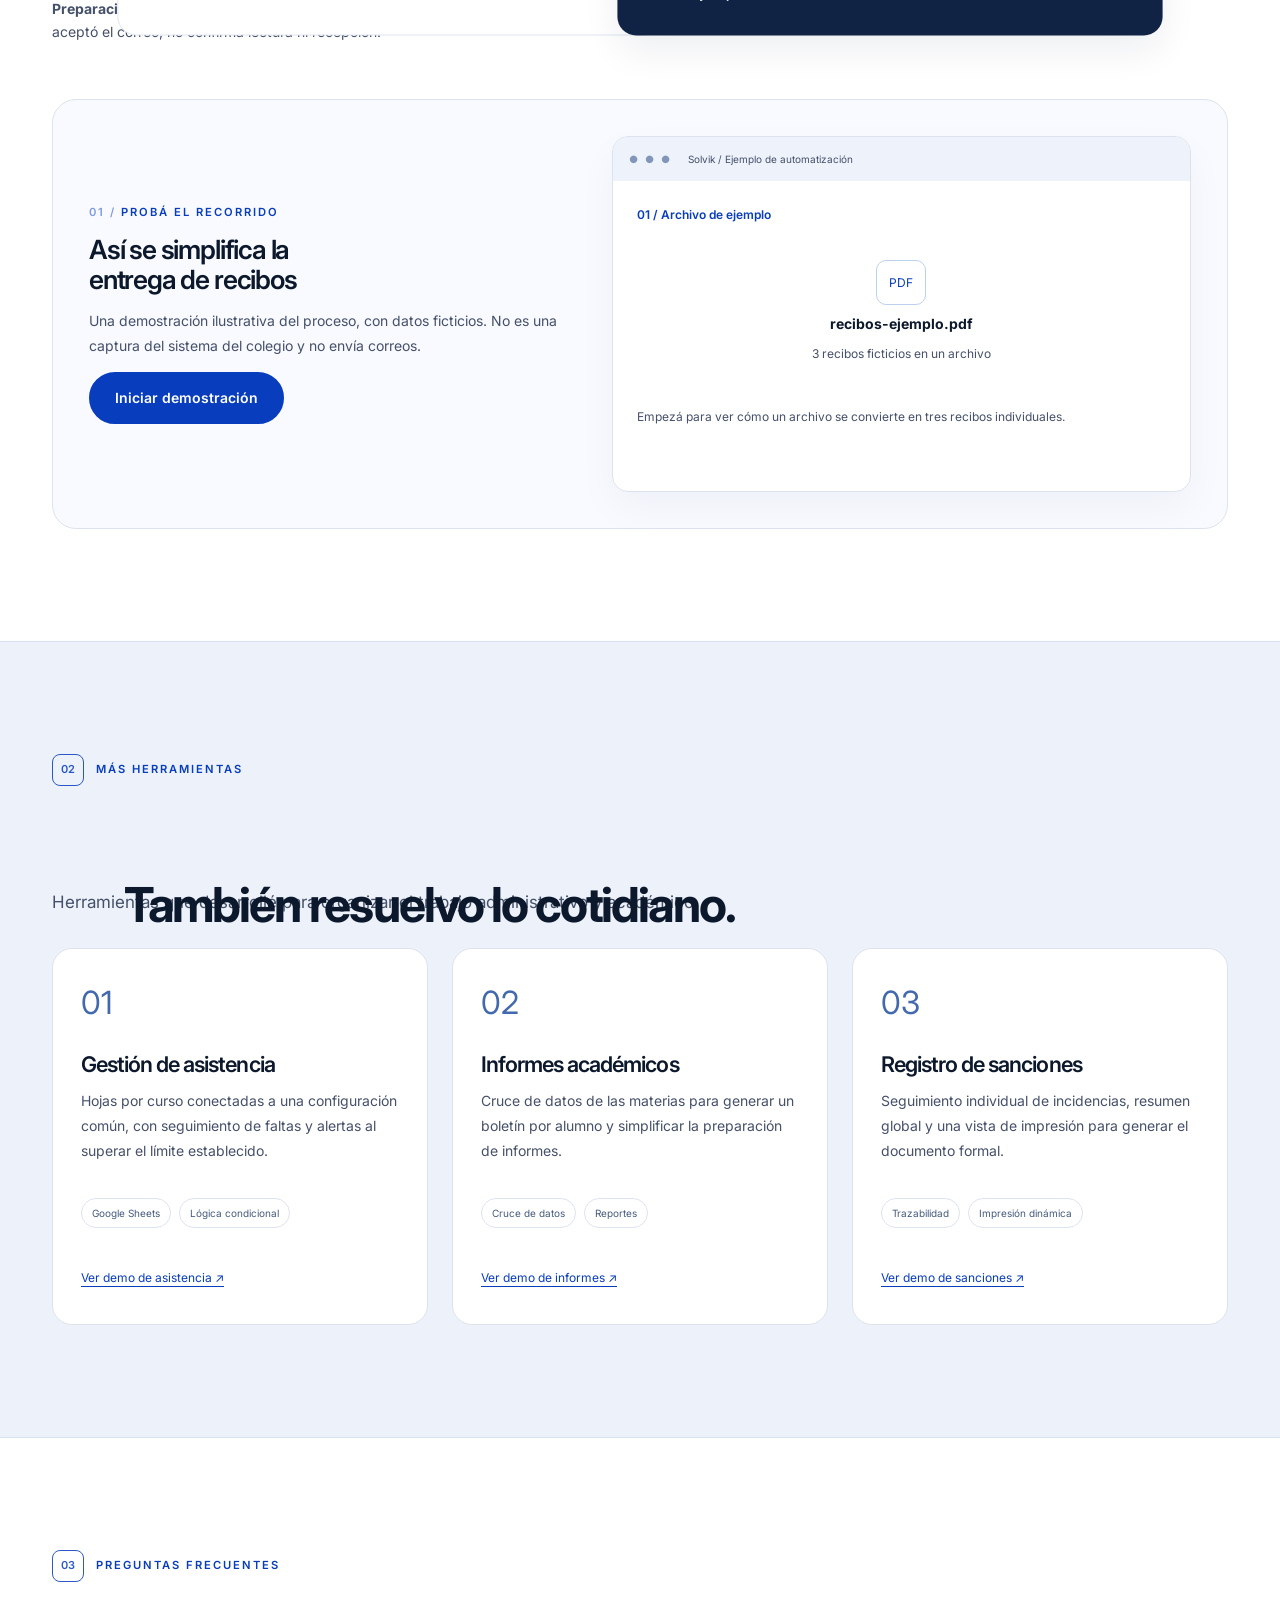
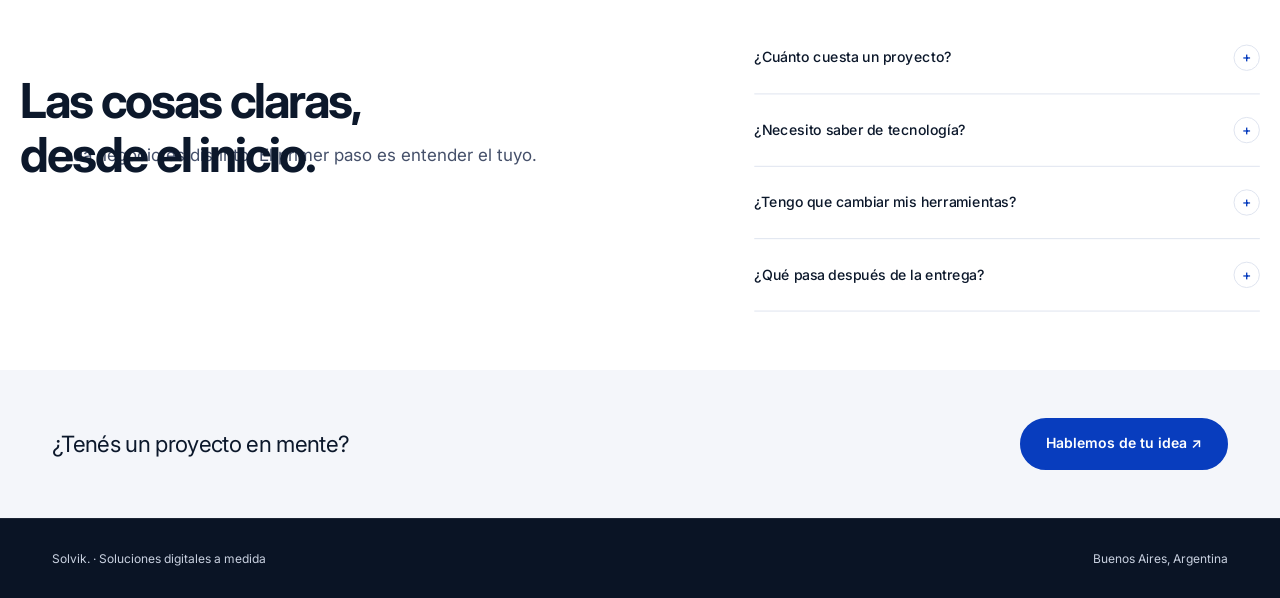
==== commit a89a9da5: "Diferenciar servicios, proyectos y proceso con jerarquía visual" ====
--- a/proyectos.html
+++ b/proyectos.html
@@ -39,13 +39,14 @@
   <link rel="stylesheet" href="css/conversion.css?v=6">
   <link rel="stylesheet" href="css/projects.css?v=7">
   <link rel="stylesheet" href="css/systems.css?v=8">
-  <script src="js/config.js?v=solvik17" defer></script>
+  <script src="js/config.js?v=solvik18" defer></script>
   <script src="js/main.js?v=solvik17" defer></script>
   <script src="js/scroll.js?v=smooth5" defer></script>
   <script src="js/analytics.js?v=solvik17" defer></script>
   <script src="js/conversion.js?v=solvik17" defer></script>
   <link rel="stylesheet" href="css/layout.css?v=9">
   <link rel="stylesheet" href="css/sales.css?v=sales15">
+  <link rel="stylesheet" href="css/sections.css?v=sections19">
 </head>
 <body class="portfolio-page">
 <a class="skip-link" href="#contenido">Saltar al contenido</a><header class="site-header">
@@ -75,7 +76,7 @@
       <div class="container">
         <p class="page-back"><a href="index.html">← Volver al inicio</a></p>
         <div class="projects-heading">
-          <div><p class="eyebrow">Proyectos seleccionados</p><h2 id="proyectos-titulo" data-reveal>Negocios reales.<br>Soluciones propias.</h2></div>
+          <div><p class="eyebrow section-label">Portfolio / Proyectos</p><h1 id="proyectos-titulo" data-reveal>Negocios reales.<br>Soluciones propias.</h1></div>
           <p class="section-lead">Desde un sistema para gestionar recibos de sueldo hasta webs para negocios reales. Proyectos que combinan desarrollo, organización de datos y soluciones a medida.</p>
         </div>
         <article class="system-spotlight">
@@ -96,7 +97,7 @@
       </div>
     </section><section class="section section--white" id="casos" aria-labelledby="caso-titulo">
       <div class="container">
-        <p class="eyebrow" data-reveal>Proyecto principal · Sistema a medida</p>
+        <p class="eyebrow section-label" data-reveal><span aria-hidden="true">01</span> Caso destacado / Sistema a medida</p>
         <h2 id="caso-titulo" data-reveal style="--d: 1">Mucho más que enviar un PDF.</h2>
         <p class="section-lead" data-reveal style="--d: 2">Al colegio le llegaba un único PDF con los recibos de todo el personal. Había que separarlo y mandarlo uno por uno.</p>
         <div class="system-depth">
@@ -182,7 +183,7 @@
       </div>
     </section><section class="section supporting-tools" aria-labelledby="herramientas-titulo">
       <div class="container">
-        <p class="eyebrow">Más soluciones a medida</p>
+        <p class="eyebrow section-label"><span aria-hidden="true">02</span> Más herramientas</p>
         <h2 id="herramientas-titulo" data-reveal>También resuelvo lo cotidiano.</h2>
         <p class="section-lead">Herramientas que desarrollé para organizar el trabajo administrativo y académico.</p>
         <div class="tools-grid">
@@ -194,7 +195,7 @@
     </section><section class="section faq-section" id="preguntas" aria-labelledby="faq-titulo">
       <div class="container faq-layout">
         <div data-reveal>
-          <p class="eyebrow">Sin vueltas</p>
+          <p class="eyebrow section-label"><span aria-hidden="true">03</span> Preguntas frecuentes</p>
           <h2 id="faq-titulo">Las cosas claras, desde el inicio.</h2>
           <p class="section-lead">Cada negocio es distinto. El primer paso es entender el tuyo.</p>
         </div>
--- a/css/sections.css
+++ b/css/sections.css
@@ -0,0 +1,35 @@
+/* Cada bloque tiene un inicio reconocible y una superficie propia. */
+.section-label { display:flex; align-items:center; flex-wrap:wrap; gap:12px; margin-bottom:20px; font-weight:600; }
+.section-label > span { display:inline-grid; place-items:center; width:32px; height:32px; border:1px solid currentColor; border-radius:8px; font-size:.6875rem; letter-spacing:0; opacity:.85; }
+.home .home-services { background:#F4F6FA; border-top:1px solid #dae2ee; }
+.home .home-projects { background:#0C182B; color:#FFFFFF; border-block:1px solid #233852; }
+.home-projects > .container::after { display:none; }
+.home-projects .home-section-heading { padding-bottom:28px; margin-bottom:28px; border-bottom:1px solid #ffffff26; }
+.home-projects .home-section-heading h2 { color:#FFFFFF; }
+.home-projects .home-section-heading .eyebrow { color:#b5ceff; }
+.home-projects .home-all-projects { color:#FFFFFF; padding:12px 16px; border:1px solid #ffffff40; border-radius:10px; text-decoration:none; }
+.home-projects .home-all-projects:hover { background:#ffffff12; border-color:#a2beef; }
+.home-projects .home-featured { background:#FFFFFF; border-color:#FFFFFF; color:#0C182B; }
+.home-projects .home-featured h3 { color:#0C182B; }
+.home-projects .home-featured p:not(.eyebrow) { color:#4f5f76; }
+.home-projects .home-featured .eyebrow,.home-projects .home-featured > div > a { color:#083DBE; }
+.home-projects .home-webs > a { background:#14273f; border-color:#344760; color:#FFFFFF; }
+.home-projects .home-webs small { color:#c4d1e4; }
+.home-projects .home-webs > a > span:last-child { color:#b5ceff; }
+.home .home-process { background:#FFFFFF; border-top:0; }
+.home .contact { border-top:4px solid #083DBE; }
+.home .contact .section-label { color:#b5ceff; }
+.portfolio-page #proyectos { background:#F4F6FA; border-bottom:1px solid #d7e1ef; }
+.portfolio-page #proyectos .home-section-heading,.portfolio-page #proyectos .projects-heading { border-bottom:1px solid #d7e1ef; padding-bottom:28px; }
+.portfolio-page #proyectos h1 { font-size:clamp(2rem,4vw,3.5rem); line-height:1.12; letter-spacing:-.045em; margin:0; }
+.portfolio-page #casos { background:#FFFFFF; border-bottom:1px solid #d7e1ef; }
+.portfolio-page .supporting-tools { background:#edf2fa; border-bottom:1px solid #d7e1ef; }
+.portfolio-page .faq-section { background:#FFFFFF; }
+.site-nav a[aria-current="page"] { color:#FFFFFF; background:#ffffff16; box-shadow:inset 0 -2px 0 #89adff; border-radius:6px; }
+@media(max-width:767px) {
+  .section-label { gap:10px; margin-bottom:16px; font-size:.6875rem; letter-spacing:.1em; }
+  .section-label > span { width:28px; height:28px; }
+  .home-projects .home-section-heading { gap:18px; padding-bottom:22px; margin-bottom:22px; }
+  .home-projects .home-all-projects { width:100%; text-align:center; }
+  .portfolio-page #proyectos h1 { font-size:clamp(2rem,8vw,2.7rem); }
+}
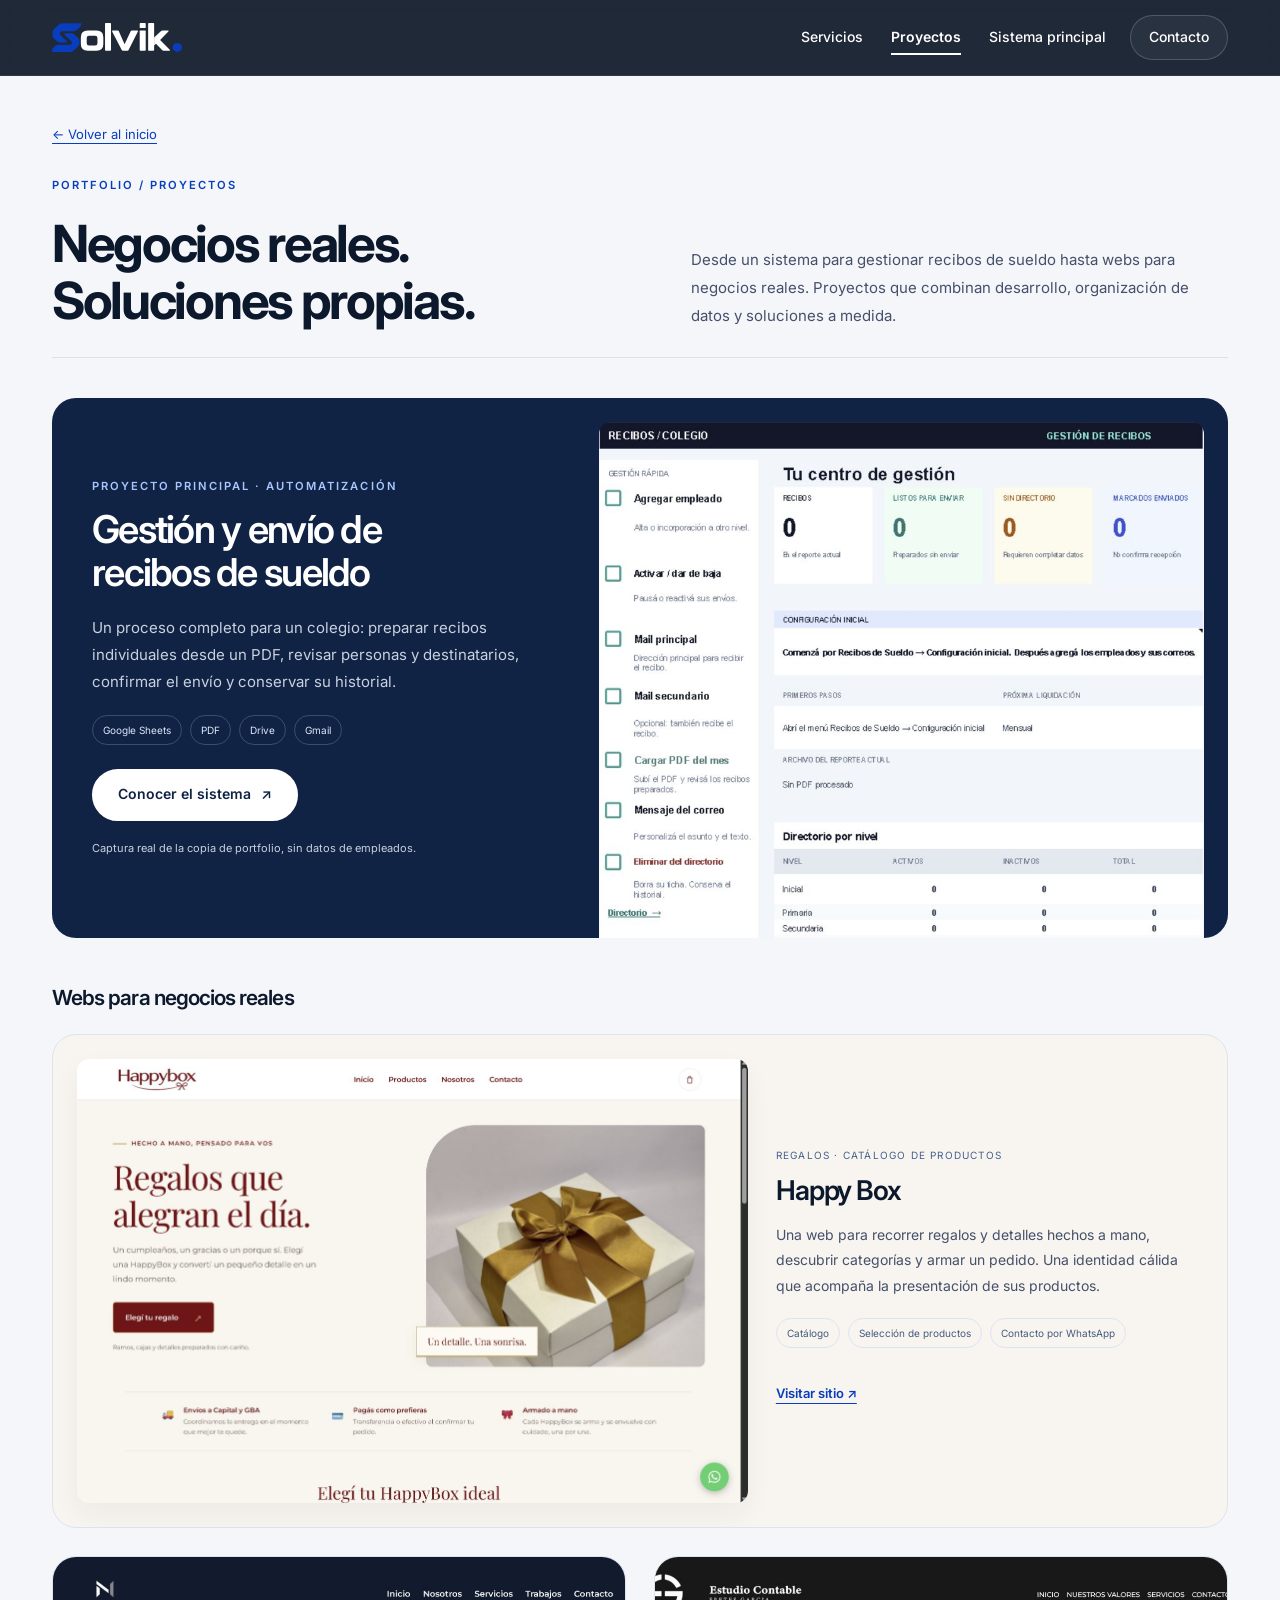
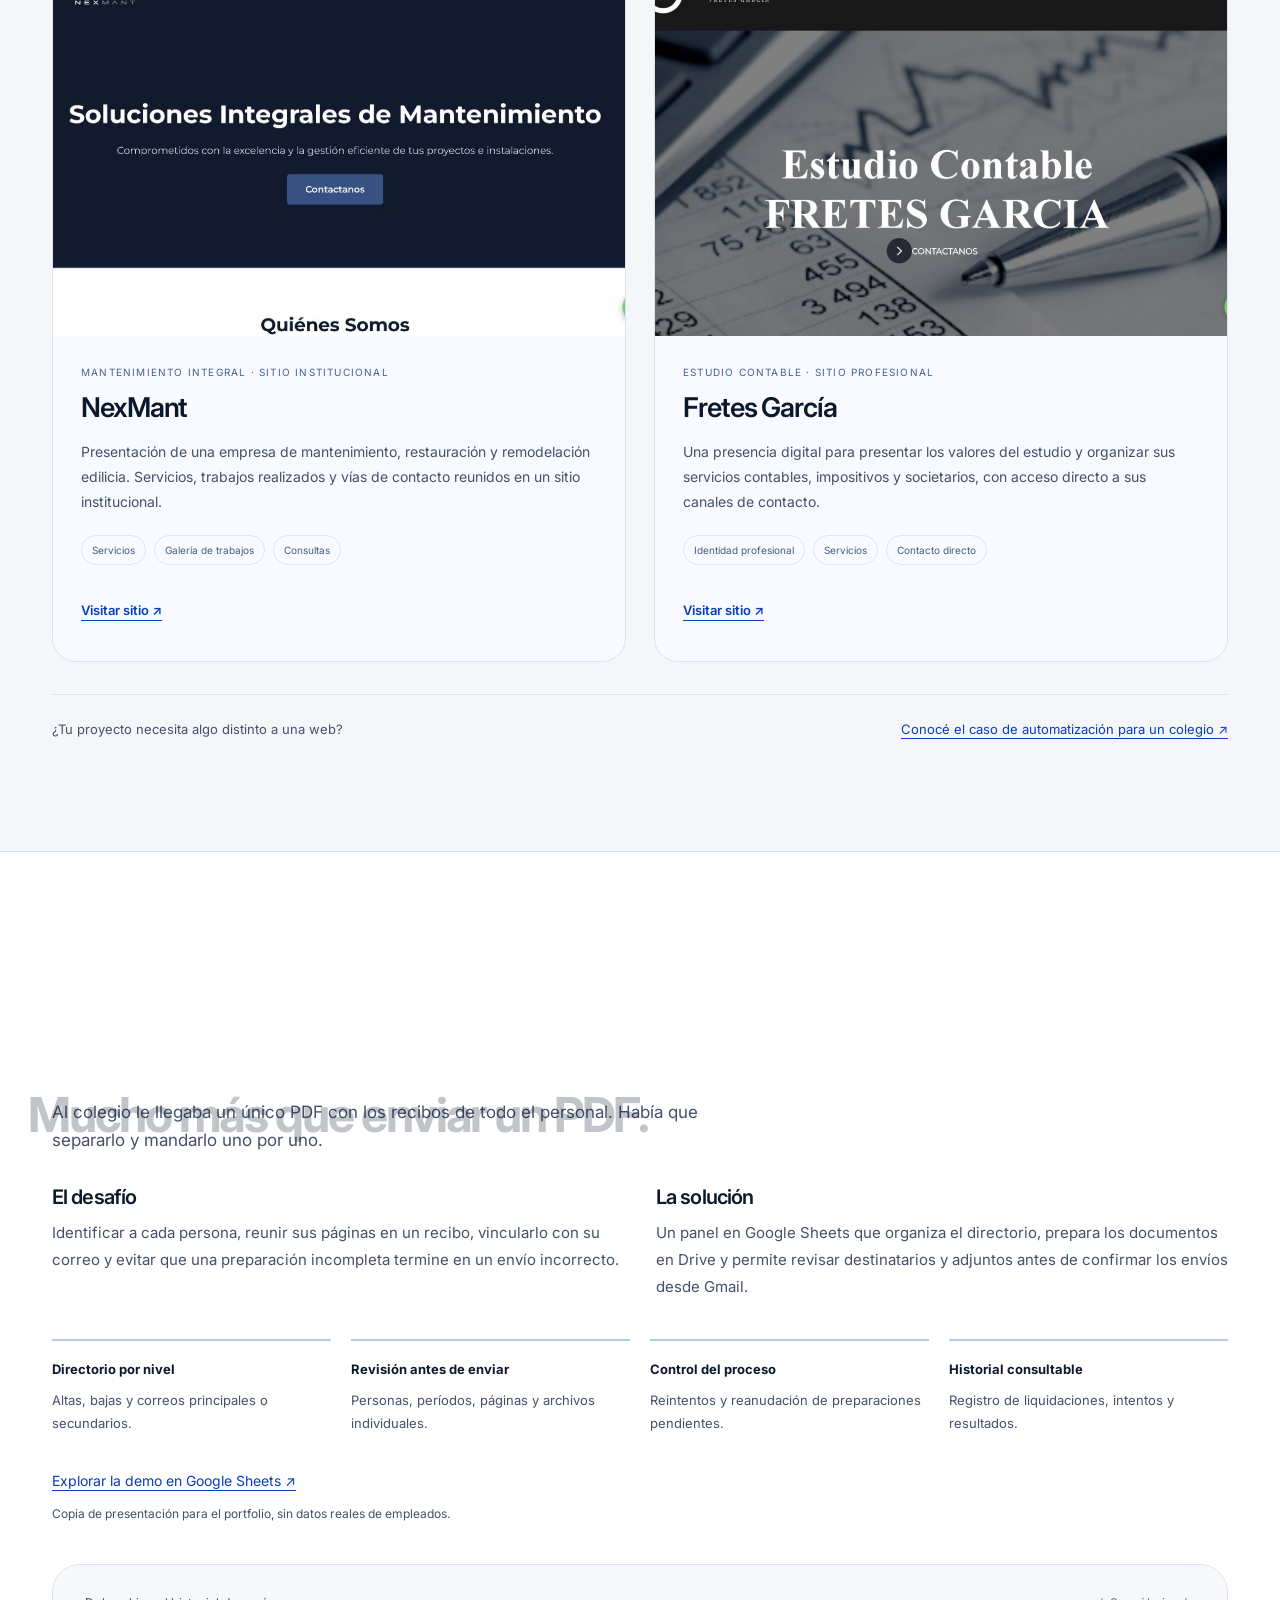
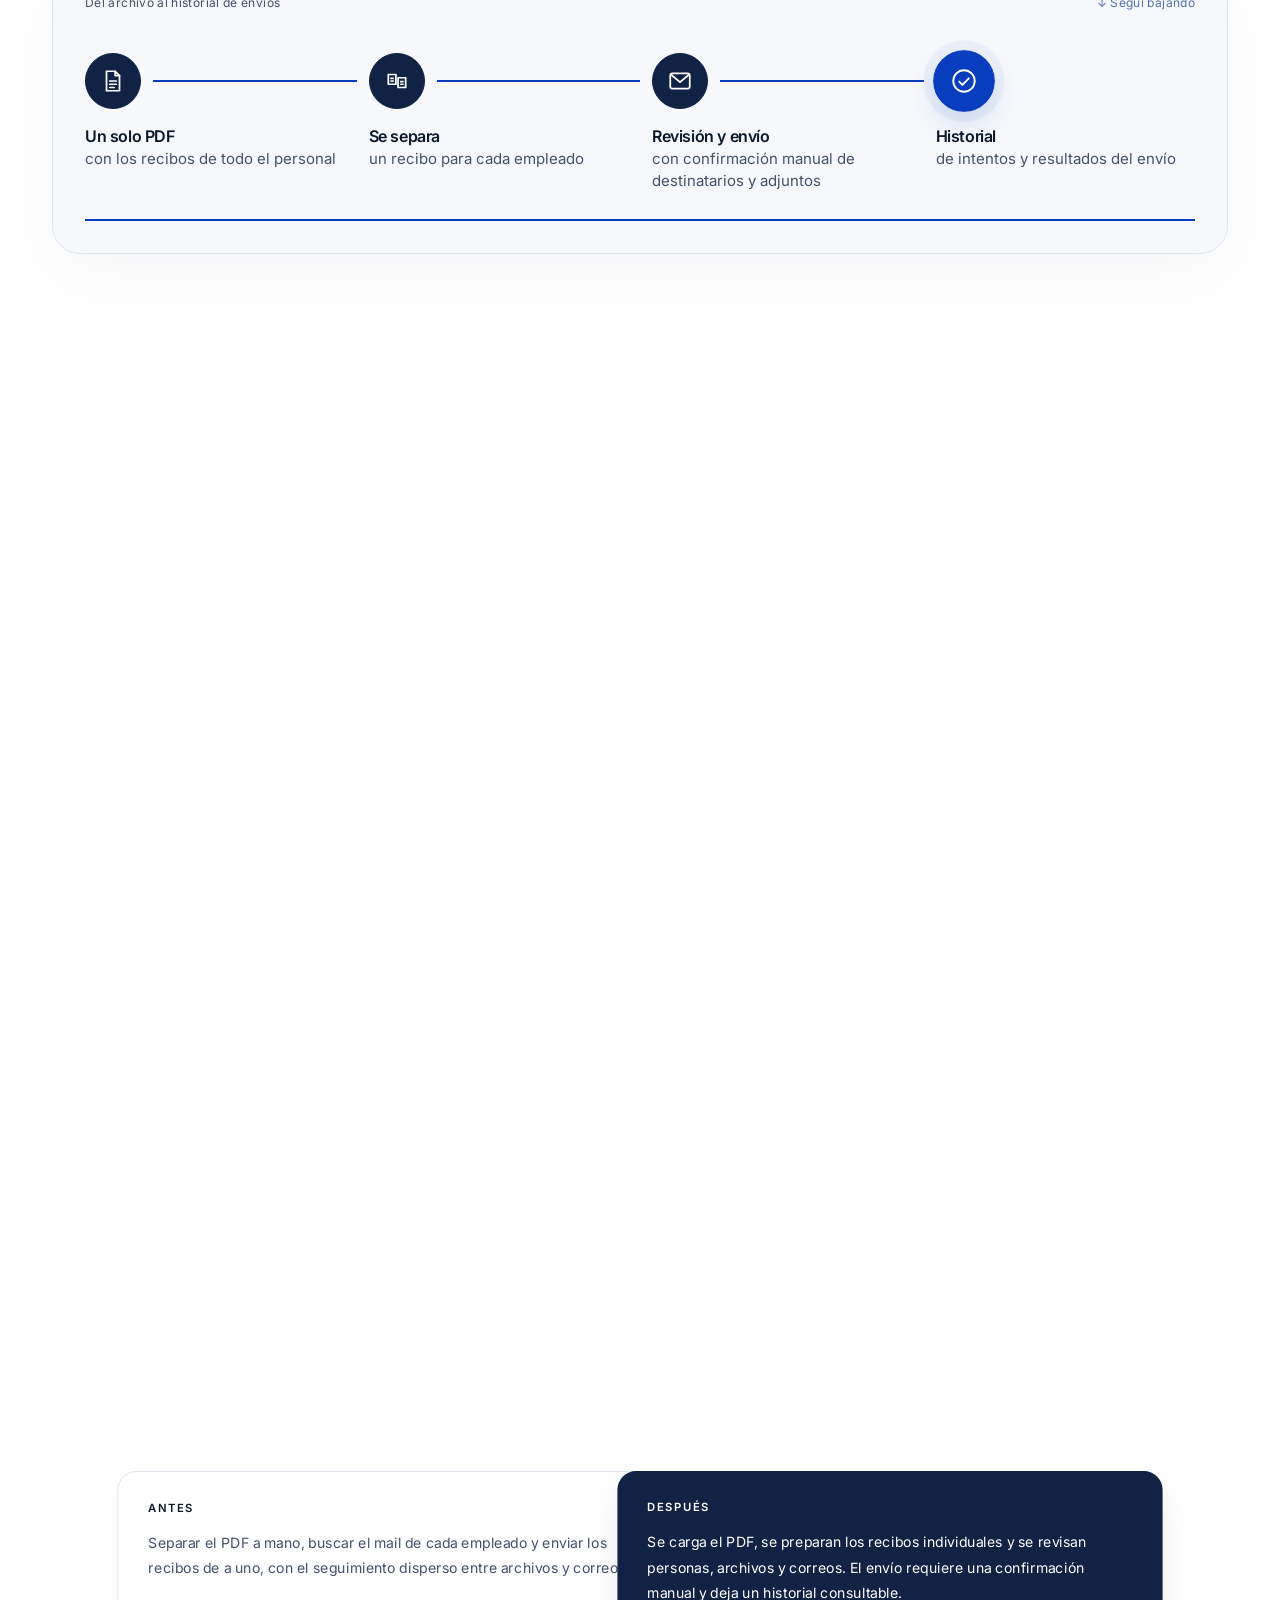
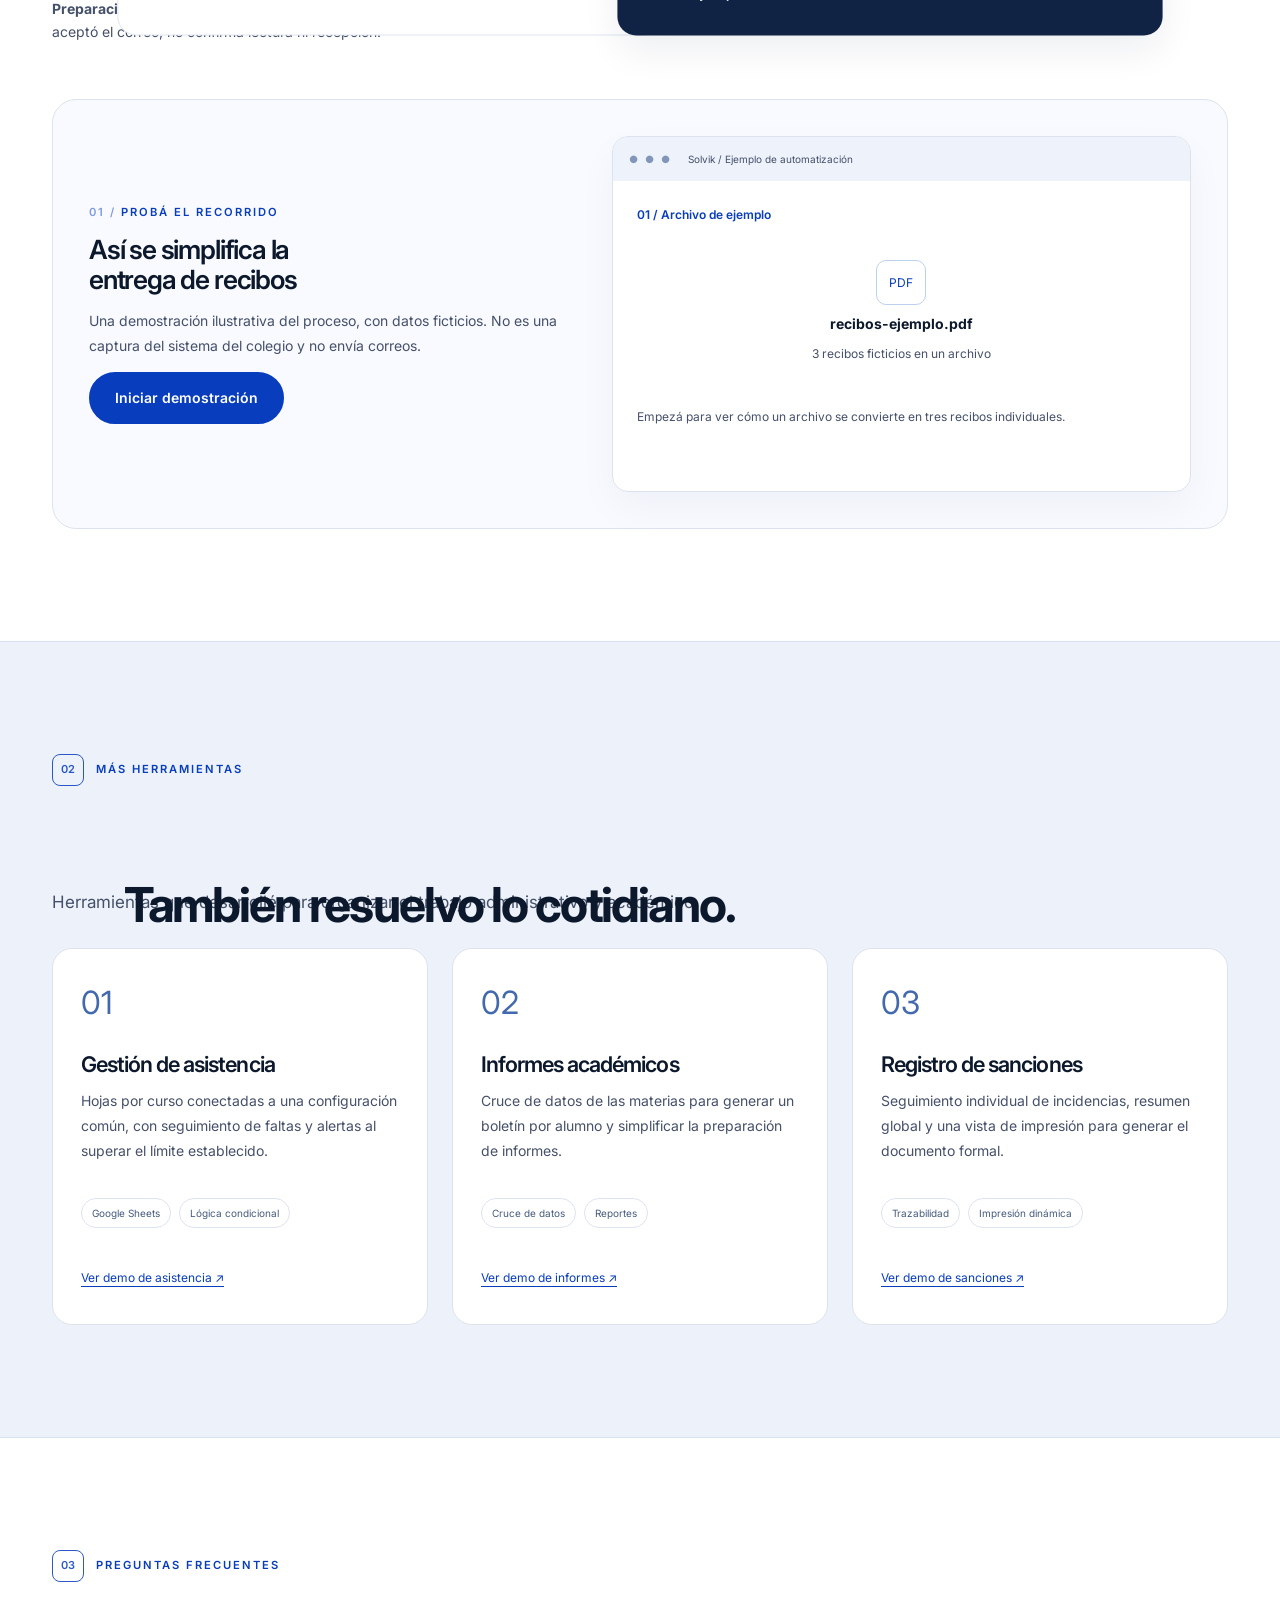
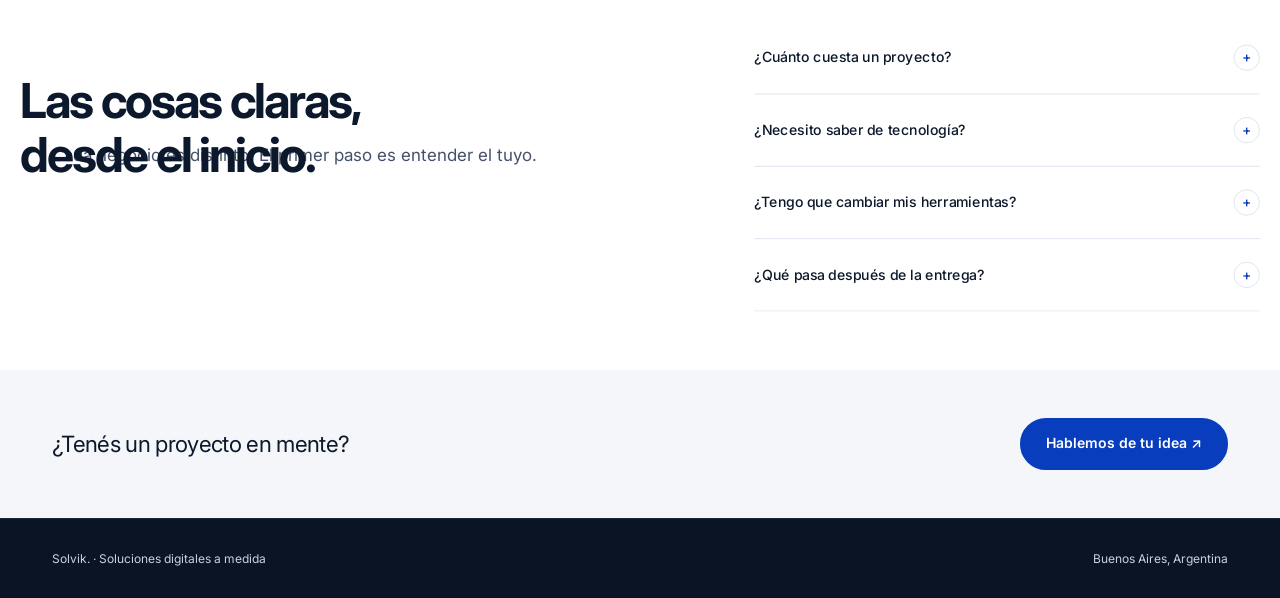
==== commit 6c7476f4: "Corregir capa oscura y contraste de proyecto destacado" ====
--- a/proyectos.html
+++ b/proyectos.html
@@ -46,7 +46,7 @@
   <script src="js/conversion.js?v=solvik17" defer></script>
   <link rel="stylesheet" href="css/layout.css?v=9">
   <link rel="stylesheet" href="css/sales.css?v=sales15">
-  <link rel="stylesheet" href="css/sections.css?v=sections19">
+  <link rel="stylesheet" href="css/sections.css?v=contrast20">
 </head>
 <body class="portfolio-page">
 <a class="skip-link" href="#contenido">Saltar al contenido</a><header class="site-header">
@@ -64,7 +64,7 @@
       <nav class="site-nav" aria-label="Principal">
         <ul class="nav-list" id="menu">
           <li><a href="index.html#servicios">Servicios</a></li>
-          <li><a href="#proyectos">Proyectos</a></li>
+          <li><a href="#proyectos" aria-current="page">Proyectos</a></li>
           <li><a href="#casos">Sistema principal</a></li>
           <li><a class="nav-cta" href="index.html#contacto">Contacto</a></li>
         </ul>
--- a/css/sections.css
+++ b/css/sections.css
@@ -10,6 +10,7 @@
 .home-projects .home-all-projects { color:#FFFFFF; padding:12px 16px; border:1px solid #ffffff40; border-radius:10px; text-decoration:none; }
 .home-projects .home-all-projects:hover { background:#ffffff12; border-color:#a2beef; }
 .home-projects .home-featured { background:#FFFFFF; border-color:#FFFFFF; color:#0C182B; }
+.home-projects .home-featured::before { content:none; display:none; }
 .home-projects .home-featured h3 { color:#0C182B; }
 .home-projects .home-featured p:not(.eyebrow) { color:#4f5f76; }
 .home-projects .home-featured .eyebrow,.home-projects .home-featured > div > a { color:#083DBE; }
